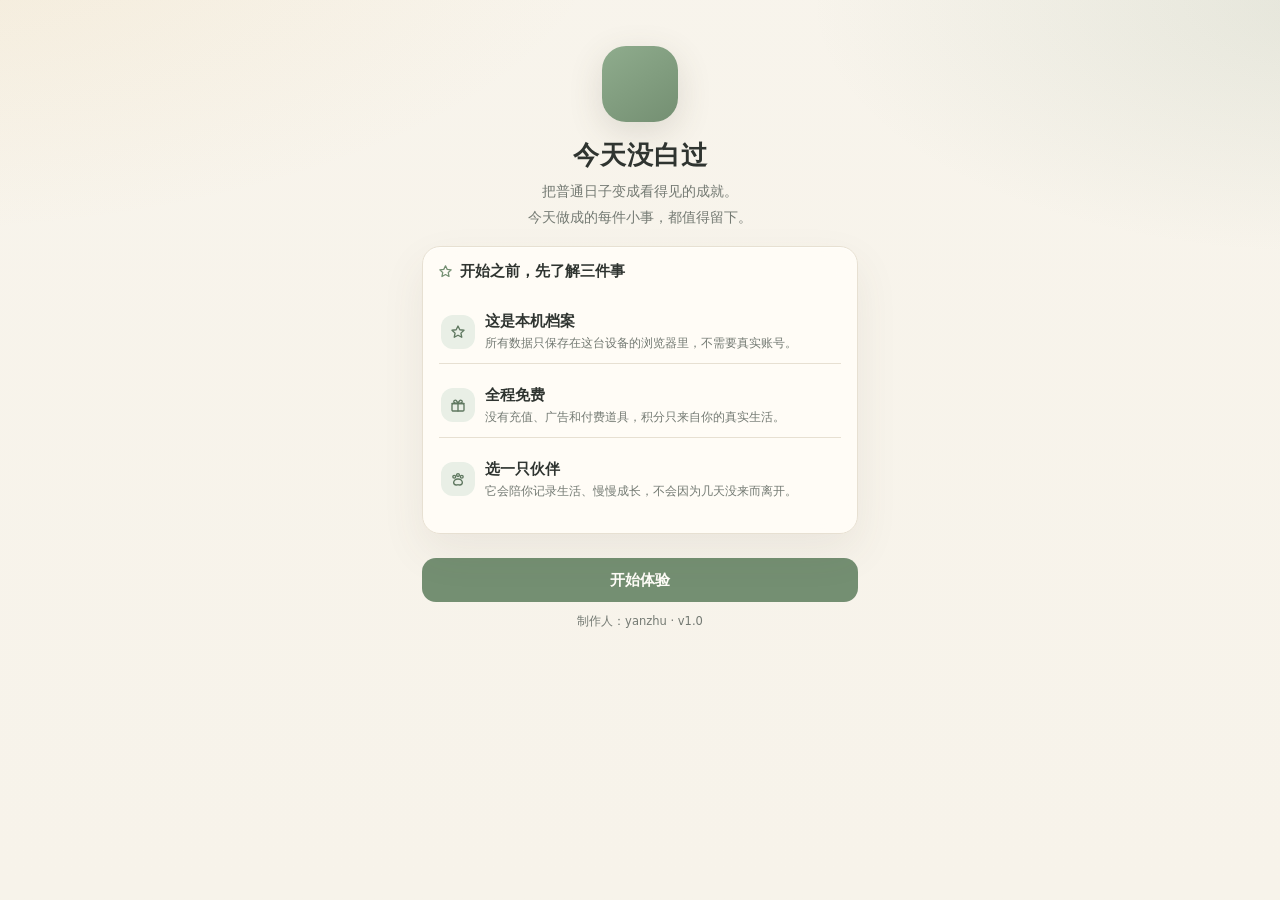
==== index.html @ 191de878 "Initial commit: 今天没白过 v1.3.0" ====
<!doctype html>
<html lang="zh-CN">
<head>
<meta charset="utf-8">
<meta name="viewport" content="width=device-width, initial-scale=1, viewport-fit=cover">
<meta name="theme-color" content="#F7F3EA">
<meta name="description" content="今天没白过——把普通日子变成看得见的成就。免费、本地的游戏化生活管理工具。制作人：yanzhu">
<meta name="color-scheme" content="light dark">
<meta property="og:title" content="今天没白过">
<meta property="og:description" content="把普通日子变成看得见的成就。免费、本地的游戏化生活管理工具。">
<title>今天没白过</title>
<link rel="manifest" href="./manifest.webmanifest">
<link rel="icon" href="./icons/icon-192.png" type="image/png">
<link rel="apple-touch-icon" href="./icons/apple-touch-icon.png">
<meta name="mobile-web-app-capable" content="yes">
<meta name="apple-mobile-web-app-capable" content="yes">
<meta name="apple-mobile-web-app-status-bar-style" content="default">
<meta name="apple-mobile-web-app-title" content="今天没白过">
<link rel="stylesheet" href="./css/base.css">
<link rel="stylesheet" href="./css/pages.css">
</head>
<body>
<div id="app"><div class="boot-splash">正在打开今天…</div></div>
<div id="fx-root"></div>
<noscript>「今天没白过」需要启用 JavaScript 才能使用。</noscript>
<script type="module" src="./js/main.js"></script>
</body>
</html>
---- css/base.css ----
/* 今天没白过 · 基础样式：设计 token / 布局骨架 / 通用组件 */
:root {
  --bg: #F7F3EA; --surface: #FFFDF8; --surface2: #FDF8EF;
  --text: #2F3430; --muted: #747A73; --line: #E7E0D2;
  --primary: #748F72; --primary-deep: #5F7860; --primary-soft: #E9EFE6;
  --accent: #D78367; --accent-soft: #F9E9E1;
  --reward: #D8A94D; --reward-soft: #F8EDD3;
  --danger: #C96868; --danger-soft: #F7E4E4;
  --info: #7A8FB5; --info-soft: #E8EEF6;
  --r-card: 18px; --r-big: 24px;
  --shadow: 0 2px 10px rgba(90, 80, 60, 0.07);
  --shadow-big: 0 10px 34px rgba(90, 80, 60, 0.16);
  --nav-h: 64px; --top-h: 54px;
  --sat: env(safe-area-inset-top, 0px); --sab: env(safe-area-inset-bottom, 0px);
}
[data-theme="dark"] {
  --bg: #22252B; --surface: #2B2F36; --surface2: #31363E;
  --text: #ECE9E2; --muted: #9BA39B; --line: #3D434C;
  --primary: #8FAC8D; --primary-deep: #A5C0A3; --primary-soft: #333F33;
  --accent: #E09277; --accent-soft: #463631;
  --reward: #D8A94D; --reward-soft: #453B26;
  --danger: #D97F7F; --danger-soft: #4A3232;
  --info: #93A8C9; --info-soft: #313C4C;
  --shadow: 0 2px 10px rgba(0, 0, 0, 0.25);
  --shadow-big: 0 10px 34px rgba(0, 0, 0, 0.45);
}
* { box-sizing: border-box; -webkit-tap-highlight-color: transparent; }
html, body { margin: 0; padding: 0; }
body {
  background: var(--bg); color: var(--text);
  font-family: -apple-system, BlinkMacSystemFont, "PingFang SC", "HarmonyOS Sans SC", "MiSans", "Noto Sans SC", "Microsoft YaHei", system-ui, sans-serif;
  font-size: 15px; line-height: 1.5;
  overscroll-behavior-y: none;
}
button { font: inherit; color: inherit; background: none; border: 0; padding: 0; cursor: pointer; touch-action: manipulation; }
input, select, textarea { font: inherit; color: inherit; }
img { -webkit-user-drag: none; user-select: none; }
h1, h2, h3, p { margin: 0; }
b { font-weight: 600; }

#app { min-height: 100dvh; }
.shell { max-width: 480px; margin: 0 auto; min-height: 100dvh; display: flex; flex-direction: column; }
.boot-splash { display: flex; align-items: center; justify-content: center; height: 100dvh; color: var(--muted); letter-spacing: 2px; }

/* 顶栏 */
.topbar {
  height: calc(var(--top-h) + var(--sat)); padding: var(--sat) 16px 0;
  display: flex; align-items: center; gap: 10px;
  position: sticky; top: 0; z-index: 40;
  background: var(--bg);
  background: color-mix(in srgb, var(--bg) 86%, transparent);
  backdrop-filter: blur(10px); -webkit-backdrop-filter: blur(10px);
}
.topbar .top-title { font-size: 17px; font-weight: 700; flex: 1; min-width: 0; display: flex; align-items: center; gap: 8px; }
.top-greet { font-size: 16px; font-weight: 700; }
.top-greet small { display: block; font-size: 11px; color: var(--muted); font-weight: 400; }
.chip {
  display: inline-flex; align-items: center; gap: 5px;
  padding: 5px 10px; border-radius: 999px; font-size: 12.5px; font-weight: 600;
  background: var(--surface); border: 1px solid var(--line); color: var(--text);
  white-space: nowrap; font-variant-numeric: tabular-nums;
}
.chip .ic { font-size: 14px; }
.chip-pts { color: var(--reward); border-color: color-mix(in srgb, var(--reward) 40%, var(--line)); background: var(--reward-soft); }
.chip-holiday { color: var(--accent); background: var(--accent-soft); border-color: color-mix(in srgb, var(--accent) 35%, var(--line)); }
.iconbtn {
  width: 40px; height: 40px; border-radius: 14px; flex: none;
  display: inline-flex; align-items: center; justify-content: center;
  background: var(--surface); border: 1px solid var(--line); color: var(--muted);
  font-size: 19px; transition: transform .12s;
}
.iconbtn:active { transform: scale(0.9); }

/* 主内容与底栏 */
main.view { flex: 1; padding: 6px 16px calc(var(--nav-h) + var(--sab) + 86px); }
.tabbar {
  position: fixed; left: 50%; transform: translateX(-50%);
  bottom: 0; width: 100%; max-width: 480px; z-index: 50;
  height: calc(var(--nav-h) + var(--sab));
  padding: 0 8px var(--sab);
  background: var(--surface);
  background: color-mix(in srgb, var(--surface) 92%, transparent);
  backdrop-filter: blur(14px); -webkit-backdrop-filter: blur(14px);
  border-top: 1px solid var(--line);
  display: flex; align-items: stretch;
}
.tab-item {
  flex: 1; display: flex; flex-direction: column; align-items: center; justify-content: center; gap: 2px;
  color: var(--muted); font-size: 10.5px; min-width: 0;
}
.tab-item .ic { font-size: 22px; }
.tab-item.active { color: var(--primary-deep); font-weight: 700; }
.tab-item.active .ic { transform: translateY(-1px); }
.fab {
  position: fixed; z-index: 55; right: max(16px, calc(50% - 224px)); bottom: calc(var(--nav-h) + var(--sab) + 16px);
  width: 56px; height: 56px; border-radius: 20px;
  background: var(--primary); color: #FFFDF8;
  display: flex; align-items: center; justify-content: center;
  font-size: 26px; box-shadow: var(--shadow-big);
  transition: transform .15s;
}
.fab:active { transform: scale(0.92) rotate(90deg); }
.fab .ic { font-size: 26px; }

/* 卡片与列表 */
.card { background: var(--surface); border: 1px solid var(--line); border-radius: var(--r-card); box-shadow: var(--shadow); padding: 14px; margin-bottom: 12px; }
.card-title { display: flex; align-items: center; gap: 6px; font-size: 14.5px; font-weight: 700; margin-bottom: 10px; }
.card-title .ic { color: var(--primary); font-size: 17px; }
.card-title .more { margin-left: auto; color: var(--muted); font-size: 12px; font-weight: 400; display: inline-flex; align-items: center; gap: 2px; }
.sec-gap { height: 4px; }
.empty { text-align: center; color: var(--muted); font-size: 13px; padding: 18px 8px; }
.empty .act { color: var(--primary-deep); font-weight: 600; margin-top: 6px; display: inline-block; }

/* 按钮 */
.btn {
  display: inline-flex; align-items: center; justify-content: center; gap: 6px;
  min-height: 44px; padding: 10px 18px; border-radius: 14px;
  font-size: 15px; font-weight: 600; border: 1px solid transparent;
  transition: transform .12s, opacity .12s; user-select: none;
}
.btn:active { transform: scale(0.96); }
.btn-primary { background: var(--primary); color: #FFFDF8; }
.btn-primary:disabled { opacity: 0.45; }
.btn-ghost { background: var(--surface); border-color: var(--line); color: var(--text); }
.btn-danger { background: var(--danger); color: #FFF; }
.btn-soft { background: var(--primary-soft); color: var(--primary-deep); }
.btn-warn { background: var(--accent-soft); color: var(--accent); }
.btn-sm { min-height: 34px; padding: 5px 12px; font-size: 13px; border-radius: 10px; }
.btn-block { width: 100%; }
.btn-row { display: flex; gap: 8px; }
.btn-row .btn { flex: 1; }

/* 表单 */
.input {
  width: 100%; min-height: 44px; padding: 10px 12px;
  border: 1.5px solid var(--line); border-radius: 12px;
  background: var(--surface); color: var(--text); font-size: 16px; outline: none;
  transition: border-color .15s;
}
.input:focus { border-color: var(--primary); }
textarea.input { resize: vertical; line-height: 1.55; }
.input.range { padding: 0; border: 0; background: none; accent-color: var(--primary); min-height: 36px; }
.form-list { display: flex; flex-direction: column; gap: 12px; }
.form-item { display: flex; flex-direction: column; gap: 6px; }
.form-label { font-size: 13px; color: var(--muted); font-weight: 600; }
.form-hint { font-size: 11.5px; color: var(--muted); }
.field-row { display: flex; gap: 8px; }
.field-row > * { flex: 1; }

/* 列表行 */
.row-item { display: flex; align-items: center; gap: 10px; padding: 11px 2px; border-bottom: 1px solid var(--line); }
.row-item:last-child { border-bottom: 0; }
.row-main { flex: 1; min-width: 0; }
.row-title { font-size: 14.5px; font-weight: 600; overflow: hidden; text-overflow: ellipsis; white-space: nowrap; }
.row-title.done { color: var(--muted); text-decoration: line-through; }
.row-sub { font-size: 12px; color: var(--muted); display: flex; gap: 8px; flex-wrap: wrap; margin-top: 1px; }
.row-pts { font-weight: 700; color: var(--reward); font-variant-numeric: tabular-nums; font-size: 14px; white-space: nowrap; }
.row-pts.neg { color: var(--accent); }

/* 勾选圆钮 */
.checkbtn {
  width: 30px; height: 30px; border-radius: 50%; flex: none;
  border: 2px solid var(--line); background: var(--surface);
  display: inline-flex; align-items: center; justify-content: center;
  color: transparent; font-size: 16px; transition: all .15s;
}
.checkbtn.on { background: var(--primary); border-color: var(--primary); color: #FFF; }
.checkbtn:active { transform: scale(0.88); }

/* 分类圆点/标签 */
.dot { width: 8px; height: 8px; border-radius: 50%; display: inline-block; flex: none; }
.tag { font-size: 11px; padding: 2px 8px; border-radius: 999px; background: var(--surface2); color: var(--muted); border: 1px solid var(--line); white-space: nowrap; }
.tag-acc { background: var(--accent-soft); color: var(--accent); border-color: transparent; }
.tag-pri { background: var(--primary-soft); color: var(--primary-deep); border-color: transparent; }
.tag-hol { background: var(--danger-soft); color: var(--danger); border-color: transparent; }
.tag-work { background: var(--info-soft); color: var(--info); border-color: transparent; }

/* 分段控制 */
.seg { display: flex; background: var(--surface2); border: 1px solid var(--line); border-radius: 12px; padding: 3px; gap: 2px; overflow-x: auto; scrollbar-width: none; }
.seg::-webkit-scrollbar { display: none; }
.seg button { flex: 1; min-height: 34px; border-radius: 9px; font-size: 13px; color: var(--muted); font-weight: 600; white-space: nowrap; padding: 0 10px; }
.seg button.on { background: var(--surface); color: var(--text); box-shadow: var(--shadow); }

/* 进度条 */
.bar { height: 8px; background: var(--surface2); border-radius: 99px; overflow: hidden; border: 1px solid var(--line); }
.bar > i { display: block; height: 100%; border-radius: 99px; background: linear-gradient(90deg, var(--primary), color-mix(in srgb, var(--primary) 60%, var(--reward))); transition: width .4s; }
.bar.gold > i { background: linear-gradient(90deg, var(--reward), #F2D98C); }

/* 数字 */
.num { font-variant-numeric: tabular-nums; }

/* Toast */
#fx-root { position: fixed; inset: 0; pointer-events: none; z-index: 900; }
#fx-root > * { pointer-events: auto; }
.toast {
  position: absolute; top: calc(var(--sat) + 14px); left: 50%; transform: translate(-50%, -12px);
  display: flex; align-items: center; gap: 7px;
  background: var(--text); color: var(--bg);
  background: color-mix(in srgb, var(--text) 92%, transparent);
  font-size: 13.5px; font-weight: 600; padding: 10px 16px; border-radius: 999px;
  opacity: 0; transition: all .25s; max-width: 86vw; box-shadow: var(--shadow-big);
}
.toast .ic { font-size: 15px; color: var(--reward); }
.toast.show { opacity: 1; transform: translate(-50%, 0); }

/* 弹窗 */
.modal-back {
  position: fixed; inset: 0; z-index: 940;
  background: rgba(40, 36, 28, 0.42);
  display: flex; align-items: flex-end; justify-content: center;
  opacity: 0; transition: opacity .2s;
}
.modal-back.show { opacity: 1; }
.modal-card {
  width: 100%; max-width: 480px; max-height: 86dvh;
  background: var(--surface); border-radius: var(--r-big) var(--r-big) 0 0;
  padding: 6px 18px calc(16px + var(--sab));
  display: flex; flex-direction: column;
  transform: translateY(40px); transition: transform .22s;
  box-shadow: var(--shadow-big);
}
.modal-back.show .modal-card { transform: translateY(0); }
.modal-head { display: flex; align-items: center; padding: 10px 0 6px; }
.modal-title { font-size: 16.5px; font-weight: 700; flex: 1; }
.modal-x { width: 34px; height: 34px; border-radius: 12px; color: var(--muted); display: flex; align-items: center; justify-content: center; background: var(--surface2); }
.modal-body { overflow-y: auto; -webkit-overflow-scrolling: touch; padding-bottom: 8px; }
.modal-body.nopad { padding: 0; }
.modal-foot { display: flex; gap: 8px; padding-top: 10px; }
.modal-foot .btn { flex: 1; }
.confirm-msg { font-size: 14.5px; color: var(--muted); line-height: 1.7; padding: 4px 0 8px; }

/* 底部操作面板 */
.sheet-list { display: flex; flex-direction: column; padding-bottom: 4px; }
.sheet-item {
  display: flex; align-items: center; gap: 12px; width: 100%;
  padding: 14px 6px; border-bottom: 1px solid var(--line);
  font-size: 15px; font-weight: 600; text-align: left; color: var(--text);
}
.sheet-item:last-child { border-bottom: 0; }
.sheet-item .ic { font-size: 20px; color: var(--primary); }
.sheet-item.danger { color: var(--danger); }
.sheet-item.danger .ic { color: var(--danger); }
.sheet-label { flex: 1; }
.sheet-sub { font-size: 12px; color: var(--muted); font-weight: 400; }

/* 头像 */
.avatar { border-radius: 50%; object-fit: cover; background: var(--surface2); border: 1px solid var(--line); flex: none; }
.avatar-fb { border-radius: 50%; background: var(--primary-soft); color: var(--primary-deep); display: flex; align-items: center; justify-content: center; font-weight: 700; flex: none; border: 1px solid var(--line); }

/* 徽章格 */
.badge-grid { display: grid; grid-template-columns: repeat(4, 1fr); gap: 10px; }
.badge-cell { display: flex; flex-direction: column; align-items: center; gap: 4px; }
.badge-imgbox { width: 72px; height: 72px; border-radius: 18px; overflow: hidden; background: var(--surface2); border: 1px solid var(--line); flex: none; }
.badge-imgbox img { width: 100%; height: 100%; display: block; }
.badge-imgbox.locked img { filter: grayscale(1) opacity(0.35); }
.badge-cell .nm { font-size: 11px; color: var(--muted); max-width: 76px; overflow: hidden; text-overflow: ellipsis; white-space: nowrap; }
.badge-cell.got .nm { color: var(--text); font-weight: 600; }

/* 商品格 */
.shop-grid { display: grid; grid-template-columns: repeat(3, 1fr); gap: 10px; }
.shop-cell { background: var(--surface); border: 1px solid var(--line); border-radius: 16px; padding: 8px; text-align: center; position: relative; }
.shop-cell img { width: 100%; aspect-ratio: 1; border-radius: 12px; display: block; background: var(--surface2); }
.shop-cell.locked img { filter: grayscale(1) opacity(0.4); }
.shop-cell .nm { font-size: 12px; font-weight: 600; margin-top: 6px; overflow: hidden; text-overflow: ellipsis; white-space: nowrap; }
.shop-cell .pr { font-size: 11.5px; color: var(--reward); font-weight: 700; font-variant-numeric: tabular-nums; }
.shop-cell .owned { position: absolute; top: 12px; right: 12px; background: var(--primary); color: #FFF; font-size: 10px; border-radius: 999px; padding: 2px 7px; font-weight: 700; }

/* 快捷按钮 */
.qbtns { display: grid; grid-template-columns: repeat(4, 1fr); gap: 8px; }
.qbtn {
  display: flex; flex-direction: column; align-items: center; gap: 4px;
  background: var(--surface2); border: 1px solid var(--line); border-radius: 14px;
  padding: 10px 4px; min-height: 68px; justify-content: center;
  transition: transform .12s;
}
.qbtn:active { transform: scale(0.93); }
.qbtn .qb-ic { width: 26px; height: 26px; border-radius: 9px; }
.qbtn .qb-t { font-size: 11.5px; font-weight: 600; }
.qbtn .qb-s { font-size: 10px; color: var(--muted); }

/* 习惯条 */
.habit-strip { display: flex; gap: 8px; overflow-x: auto; scrollbar-width: none; padding-bottom: 2px; }
.habit-strip::-webkit-scrollbar { display: none; }
.habit-pill {
  flex: none; display: flex; align-items: center; gap: 8px;
  background: var(--surface2); border: 1px solid var(--line); border-radius: 999px;
  padding: 7px 12px 7px 8px; font-size: 13px; font-weight: 600;
}
.habit-pill .checkbtn { width: 26px; height: 26px; }

/* 专注 */
.focus-display { text-align: center; padding: 26px 0 10px; }
.focus-time { font-size: 64px; font-weight: 200; font-variant-numeric: tabular-nums; letter-spacing: 2px; line-height: 1.1; }
.focus-state { color: var(--muted); font-size: 13px; margin-top: 4px; }

/* 月历 */
.cal-head { display: flex; align-items: center; gap: 6px; margin-bottom: 8px; }
.cal-title { font-size: 16px; font-weight: 700; flex: 1; text-align: center; }
.cal-nav { width: 38px; height: 38px; border-radius: 12px; background: var(--surface); border: 1px solid var(--line); color: var(--muted); display: flex; align-items: center; justify-content: center; }
.cal-grid { display: grid; grid-template-columns: repeat(7, 1fr); gap: 3px; }
.cal-wd { text-align: center; font-size: 11px; color: var(--muted); padding: 4px 0; }
.cal-cell {
  aspect-ratio: 1; border-radius: 12px; display: flex; flex-direction: column; align-items: center; justify-content: center;
  position: relative; font-size: 14px; font-variant-numeric: tabular-nums; background: var(--surface2); border: 1px solid transparent;
}
.cal-cell.weekend { color: var(--accent); }
.cal-cell.holiday { color: var(--danger); background: var(--danger-soft); }
.cal-cell.makeup { color: var(--info); background: var(--info-soft); }
.cal-cell.today { border-color: var(--primary); font-weight: 800; }
.cal-cell.blank { background: transparent; }
.cal-cell .mk { position: absolute; top: 2px; right: 4px; font-size: 8.5px; font-weight: 800; line-height: 1; }
.cal-cell .mk.rest { color: var(--danger); }
.cal-cell .mk.work { color: var(--info); }
.cal-dots { position: absolute; bottom: 4px; display: flex; gap: 2px; }
.cal-dots i { width: 4px; height: 4px; border-radius: 50%; display: block; }
.cal-cell .d { margin-top: -4px; }

/* 统计块 */
.stat-row { display: flex; gap: 8px; }
.stat-cell { flex: 1; background: var(--surface2); border: 1px solid var(--line); border-radius: 14px; padding: 10px; text-align: center; min-width: 0; }
.stat-cell .v { font-size: 18px; font-weight: 800; font-variant-numeric: tabular-nums; }
.stat-cell .k { font-size: 11px; color: var(--muted); margin-top: 1px; }

/* 骨架 */
.skel { background: linear-gradient(90deg, var(--surface2) 25%, var(--line) 50%, var(--surface2) 75%); background-size: 200% 100%; animation: skel 1.2s infinite; border-radius: 10px; }
@keyframes skel { 0% { background-position: 200% 0; } 100% { background-position: -200% 0; } }

/* 通用动效入場 */
.rise { animation: rise .3s ease both; }
@keyframes rise { from { opacity: 0; transform: translateY(10px); } to { opacity: 1; transform: none; } }

/* 轻动效模式 */
body.light-motion * { animation-duration: 0.001s !important; transition-duration: 0.06s !important; }
@media (prefers-reduced-motion: reduce) {
  * { animation-duration: 0.001s !important; transition-duration: 0.06s !important; }
}


/* ---- 质感升级 / 玻璃态 / 交互动效 ---- */
body::before {
  content: ''; position: fixed; inset: 0; pointer-events: none; z-index: -1;
  background:
    radial-gradient(1200px 540px at -8% -10%, color-mix(in srgb, var(--reward) 12%, transparent), transparent 60%),
    radial-gradient(900px 440px at 104% 0%, color-mix(in srgb, var(--primary) 14%, transparent), transparent 58%),
    linear-gradient(180deg, color-mix(in srgb, var(--bg) 92%, #fff) 0%, var(--bg) 100%);
}
.card, .shop-cell, .stat-cell, .habit-pill, .qbtn, .cal-cell:not(.blank), .chip, .iconbtn, .btn-ghost, .btn-soft, .seg, .showcase-slot {
  backdrop-filter: blur(14px); -webkit-backdrop-filter: blur(14px);
}
.card {
  background: color-mix(in srgb, var(--surface) 90%, transparent);
  box-shadow: 0 18px 44px rgba(92, 78, 58, 0.08), inset 0 1px 0 rgba(255,255,255,0.42);
}
.topbar, .tabbar {
  background: color-mix(in srgb, var(--surface) 72%, transparent);
  border-color: color-mix(in srgb, var(--line) 88%, transparent);
  box-shadow: 0 8px 26px rgba(90, 80, 60, 0.06);
}
.tabbar {
  border-top-left-radius: 20px; border-top-right-radius: 20px;
  margin-bottom: max(0px, var(--sab));
}
.tab-item { transition: transform .22s ease, color .2s ease, opacity .2s ease; }
.tab-item:active { transform: translateY(-2px) scale(0.95); }
.tab-item.active .ic { transform: translateY(-2px) scale(1.08); }
.fab {
  background: linear-gradient(135deg, color-mix(in srgb, var(--primary) 92%, #fff), color-mix(in srgb, var(--primary-deep) 88%, #000));
  box-shadow: 0 18px 38px rgba(95, 120, 96, 0.34), inset 0 1px 0 rgba(255,255,255,0.3);
}
.btn, .shop-cell, .badge-cell, .showcase-slot, .pet-tab, .qbtn, .iconbtn { transition: transform .16s ease, box-shadow .2s ease, background .2s ease, border-color .2s ease; }
.btn:hover, .shop-cell:hover, .badge-cell:hover, .showcase-slot.filled:hover, .pet-tab:hover, .qbtn:hover, .iconbtn:hover {
  transform: translateY(-1px);
  box-shadow: 0 8px 18px rgba(85, 70, 50, 0.08);
}
.btn:active, .shop-cell:active, .badge-cell:active, .showcase-slot:active, .pet-tab:active, .qbtn:active, .iconbtn:active { transform: scale(0.97); }
.tap-pop { animation: tapPop .48s cubic-bezier(.2, 1.25, .35, 1) both; }
@keyframes tapPop { 0% { transform: scale(1); } 30% { transform: scale(1.08); } 65% { transform: scale(0.96); } 100% { transform: scale(1); } }
.badge-cell { padding: 4px 0 6px; border-radius: 20px; }
.badge-imgbox { position: relative; width: 74px; height: 74px; border-radius: 20px; overflow: hidden; background: color-mix(in srgb, var(--surface2) 84%, transparent); }
.badge-cell.got .badge-imgbox, .showcase-slot.filled {
  border-color: color-mix(in srgb, var(--reward) 32%, var(--line));
  box-shadow: 0 8px 20px rgba(216, 169, 77, 0.16), inset 0 1px 0 rgba(255,255,255,0.42);
}
.badge-cell.got .badge-imgbox::after, .showcase-slot.filled::after {
  content: ''; position: absolute; inset: 0; background: linear-gradient(125deg, transparent 20%, rgba(255,255,255,.08) 32%, rgba(255,255,255,.55) 50%, rgba(255,255,255,.1) 62%, transparent 78%);
  transform: translateX(-140%); animation: badgeShine 4.8s ease-in-out infinite;
}
@keyframes badgeShine { 0%, 72%, 100% { transform: translateX(-140%); } 82% { transform: translateX(140%); } }
.badge-cell .nm { margin-top: 2px; }
.showcase-slot { position: relative; width: 66px; height: 66px; border-radius: 18px; }
.showcase-slot.filled { border-style: solid; background: color-mix(in srgb, var(--surface) 92%, transparent); }
.badge-detail-hero { display: flex; flex-direction: column; align-items: center; gap: 4px; width: 100%; }
.badge-detail-hint { font-size: 11px; color: var(--muted); }
.shop-cell { overflow: hidden; background: color-mix(in srgb, var(--surface) 92%, transparent); }
.shop-cell::after {
  content: ''; position: absolute; inset: 0; background: linear-gradient(135deg, rgba(255,255,255,0.18), transparent 38%); pointer-events: none;
}
.scene {
  background: linear-gradient(180deg, rgba(255,255,255,0.14), transparent 26%), #EFE9DA;
  box-shadow: inset 0 1px 0 rgba(255,255,255,.4), 0 22px 34px rgba(100, 84, 60, 0.08);
}
.scene::before {
  content: ''; position: absolute; inset: 0; pointer-events: none;
  background: radial-gradient(48% 34% at 50% 8%, rgba(255,255,255,.42), transparent 70%), radial-gradient(54% 18% at 50% 94%, rgba(121, 95, 56, 0.14), transparent 74%);
}
.pet-wrap { filter: drop-shadow(0 16px 20px rgba(95, 77, 52, .18)); transition: transform .24s ease, filter .24s ease; }
.pet-wrap:hover { transform: translateY(-2px) scale(1.015); filter: drop-shadow(0 22px 24px rgba(95, 77, 52, .22)); }
.pet-actions .btn, .pet-tab, .qbtn, .seg button.on {
  box-shadow: inset 0 1px 0 rgba(255,255,255,.42), 0 8px 18px rgba(90, 80, 60, 0.05);
}
.modal-back { backdrop-filter: blur(4px); -webkit-backdrop-filter: blur(4px); }
.modal-card {
  background: color-mix(in srgb, var(--surface) 92%, transparent);
  border: 1px solid color-mix(in srgb, var(--line) 88%, transparent);
  box-shadow: 0 20px 48px rgba(40, 34, 24, 0.18);
}
.confetti-mini { width: 8px; height: 10px; border-radius: 3px; animation: confettiBurst .95s cubic-bezier(.2,.8,.25,1) forwards; box-shadow: 0 1px 0 rgba(255,255,255,.28) inset; }
.confetti-dot { border-radius: 999px; }
.confetti-ribbon { border-radius: 2px; }
.sparkle-burst { position: absolute; transform: translate(-50%, -50%); pointer-events: none; animation: sparkleBurst .85s cubic-bezier(.2,.8,.25,1) forwards; filter: drop-shadow(0 2px 4px rgba(255,244,214,.32)); }
@keyframes confettiBurst {
  0% { transform: translate(-50%, -50%) scale(.4) rotate(0deg); opacity: 1; }
  100% { transform: translate(calc(-50% + var(--dx)), calc(-50% + var(--dy))) scale(1) rotate(var(--rot)); opacity: 0; }
}
@keyframes sparkleBurst {
  0% { transform: translate(-50%, -50%) scale(.45) rotate(0deg); opacity: 0; }
  18% { opacity: 1; }
  100% { transform: translate(calc(-50% + var(--dx)), calc(-50% + var(--dy))) scale(1.06) rotate(var(--rot)); opacity: 0; }
}
[data-theme="dark"] .card, [data-theme="dark"] .shop-cell, [data-theme="dark"] .showcase-slot, [data-theme="dark"] .modal-card {
  box-shadow: 0 16px 36px rgba(0,0,0,0.26), inset 0 1px 0 rgba(255,255,255,0.03);
}


.badge-detail-hero img { box-shadow: 0 16px 34px rgba(216,169,77,.16), inset 0 1px 0 rgba(255,255,255,.45); }
.badge-detail-hero.got img { background: linear-gradient(180deg, color-mix(in srgb, var(--surface2) 94%, transparent), color-mix(in srgb, var(--reward-soft) 84%, transparent)) !important; }
.topbar::after { content: ''; position: absolute; left: 16px; right: 16px; bottom: 0; height: 1px; background: linear-gradient(90deg, transparent, color-mix(in srgb, var(--line) 88%, transparent), transparent); }
---- css/pages.css ----
/* 今天没白过 · 页面样式 */
/* ---- 建档流程 ---- */
.onboard { min-height: 100dvh; display: flex; flex-direction: column; padding: calc(var(--sat) + 20px) 22px calc(20px + var(--sab)); max-width: 480px; margin: 0 auto; }
.ob-hero { text-align: center; padding: 26px 0 18px; }
.ob-logo { width: 76px; height: 76px; border-radius: 24px; margin: 0 auto 14px; background: linear-gradient(145deg, #8FAC8D, #748F72); display: flex; align-items: center; justify-content: center; box-shadow: var(--shadow-big); }
.ob-logo svg { width: 44px; height: 44px; }
.ob-title { font-size: 26px; font-weight: 800; letter-spacing: 1px; }
.ob-slogan { color: var(--muted); font-size: 13.5px; margin-top: 6px; }
.ob-dots { display: flex; justify-content: center; gap: 6px; padding: 8px 0 14px; }
.ob-dots i { width: 7px; height: 7px; border-radius: 99px; background: var(--line); transition: all .2s; }
.ob-dots i.on { width: 20px; background: var(--primary); }
.ob-foot { margin-top: auto; padding-top: 12px; display: flex; flex-direction: column; gap: 10px; }
.ob-note { font-size: 11.5px; color: var(--muted); text-align: center; line-height: 1.6; }
.avatar-pick { display: flex; align-items: center; gap: 14px; margin-bottom: 6px; }
.avatar-pick .avatar, .avatar-pick .avatar-fb { width: 68px; height: 68px; font-size: 24px; }
.ob-pets { display: flex; gap: 10px; }
.ob-pet {
  flex: 1; background: var(--surface); border: 2px solid var(--line); border-radius: 18px;
  padding: 12px 8px; text-align: center; transition: border-color .15s;
}
.ob-pet.on { border-color: var(--primary); background: var(--primary-soft); }
.ob-pet .pv { height: 86px; display: flex; align-items: center; justify-content: center; }
.ob-pet .pv svg { width: 84px; }
.ob-pet .nm { font-weight: 700; font-size: 14px; margin-top: 4px; }
.ob-pet .sp { font-size: 11px; color: var(--muted); }
.ob-done-list { display: flex; flex-direction: column; gap: 10px; padding: 8px 2px; }

/* ---- 今天 ---- */
.hi-card { background: linear-gradient(140deg, var(--primary), var(--primary-deep)); color: #FFFDF8; border: 0; }
.hi-card .hi-date { font-size: 13px; opacity: 0.92; display: flex; align-items: center; gap: 6px; flex-wrap: wrap; }
.hi-card .hi-main { font-size: 17px; font-weight: 800; margin-top: 6px; }
.hi-card .hi-sub { font-size: 12px; opacity: 0.88; margin-top: 2px; }
.hi-card .bar { background: rgba(255,255,255,0.2); border-color: transparent; margin-top: 10px; }
.hi-card .bar > i { background: #F2D98C; }
.quick-journal { display: flex; gap: 8px; margin-top: 10px; }
.badge-mini-strip { display: flex; gap: 10px; }
.badge-mini { display: flex; align-items: center; gap: 8px; flex: 1; min-width: 0; background: var(--surface2); border: 1px solid var(--line); border-radius: 14px; padding: 7px; }
.badge-mini img { width: 40px; height: 40px; border-radius: 12px; flex: none; }
.badge-mini .t { font-size: 11.5px; font-weight: 700; overflow: hidden; text-overflow: ellipsis; white-space: nowrap; }
.badge-mini .s { font-size: 10px; color: var(--muted); }

/* ---- 计划 ---- */
.goal-card .goal-top { display: flex; align-items: center; gap: 8px; }
.goal-card .goal-deadline { font-size: 11.5px; color: var(--accent); font-weight: 600; }
.ms-chip { display: flex; align-items: center; gap: 8px; padding: 7px 0; font-size: 13px; }
.num-stepper { display: flex; align-items: center; gap: 10px; }
.num-stepper button { width: 40px; height: 40px; border-radius: 12px; background: var(--surface2); border: 1px solid var(--line); font-size: 20px; font-weight: 700; color: var(--primary-deep); }
.num-stepper .v { font-size: 20px; font-weight: 800; min-width: 54px; text-align: center; font-variant-numeric: tabular-nums; }
.insp-card { text-align: left; }
.insp-filter { display: flex; flex-direction: column; gap: 8px; margin-bottom: 10px; }
.insp-title { font-size: 17px; font-weight: 800; }
.insp-desc { color: var(--muted); font-size: 13.5px; margin-top: 6px; line-height: 1.6; }
.tpl-grid { display: grid; grid-template-columns: repeat(2, 1fr); gap: 8px; }
.tpl-cell { background: var(--surface2); border: 1px solid var(--line); border-radius: 14px; padding: 12px; text-align: left; }
.tpl-cell .t { font-weight: 700; font-size: 13.5px; }
.tpl-cell .s { font-size: 11px; color: var(--muted); margin-top: 2px; }
.checklist-items { display: flex; flex-direction: column; }
.checklist-items .row-item { padding: 9px 2px; }

/* ---- 足迹 ---- */
.day-sheet-sec { margin-bottom: 10px; }
.tl-date { font-size: 13px; font-weight: 800; color: var(--muted); margin: 12px 2px 6px; display: flex; align-items: center; gap: 6px; }
.journal-photo { width: 100%; max-height: 240px; object-fit: cover; border-radius: 14px; border: 1px solid var(--line); }
.mood-pick { display: flex; gap: 8px; }
.mood-pick button { flex: 1; border-radius: 14px; padding: 8px 2px; border: 2px solid transparent; background: var(--surface2); display: flex; flex-direction: column; align-items: center; gap: 3px; font-size: 10.5px; color: var(--muted); }
.mood-pick button img { width: 34px; height: 34px; }
.mood-pick button.on { border-color: var(--primary); background: var(--primary-soft); color: var(--text); }
.ledger-sum { display: flex; gap: 8px; margin-bottom: 10px; }
.cat-bar-row { display: flex; align-items: center; gap: 8px; padding: 5px 0; font-size: 12.5px; }
.cat-bar-row .cb-label { width: 58px; color: var(--muted); flex: none; }
.cat-bar-row .bar { flex: 1; height: 10px; }
.cat-bar-row .cb-val { width: 74px; text-align: right; font-variant-numeric: tabular-nums; color: var(--muted); flex: none; }
.review-sec h3 { font-size: 13.5px; margin: 10px 0 4px; color: var(--primary-deep); }
.review-sec ul { margin: 0; padding-left: 18px; font-size: 13.5px; color: var(--muted); line-height: 1.9; }

/* ---- 家园 ---- */
.scene { position: relative; width: 100%; aspect-ratio: 5/4; border-radius: var(--r-card); overflow: hidden; border: 1px solid var(--line); background: #EFE9DA; }
.scene-bg { position: absolute; inset: 0; width: 100%; height: 100%; object-fit: cover; }
.scene-bg-default { background: linear-gradient(180deg, #F3ECDC 0%, #F3ECDC 58%, #E3CFA8 58%, #D9C39A 100%); }
[data-theme="dark"] .scene-bg-default { background: linear-gradient(180deg, #3A3E45 0%, #3A3E45 58%, #4A4238 58%, #3E382F 100%); }
.scene-item { position: absolute; object-fit: contain; filter: drop-shadow(0 3px 3px rgba(90,70,40,0.18)); }
.scene-front { z-index: 6; }
.pet-wrap { position: absolute; z-index: 5; }
.pet-svg { width: 100%; display: block; }
.pet-act-idle .pet-svg { animation: petBreathe 3.2s ease-in-out infinite; transform-origin: 50% 92%; }
.pet-act-touch .pet-svg { animation: petSquish 0.55s ease; }
.pet-act-eat .pet-svg { animation: petMunch 0.5s ease 3; }
.pet-act-play .pet-svg { animation: petBounce 0.45s ease 4; transform-origin: 50% 92%; }
.pet-act-sleep .pet-svg { animation: petBreathe 4.5s ease-in-out infinite; }
@keyframes petBreathe { 0%, 100% { transform: scale(1); } 50% { transform: scale(1.025, 0.985); } }
@keyframes petSquish { 0% { transform: scale(1); } 35% { transform: scale(1.06, 0.92); } 70% { transform: scale(0.97, 1.04); } 100% { transform: scale(1); } }
@keyframes petMunch { 0%, 100% { transform: translateY(0); } 50% { transform: translateY(2px) scale(1.01, 0.98); } }
@keyframes petBounce { 0%, 100% { transform: translateY(0); } 45% { transform: translateY(-9px); } }
.float-mark { position: absolute; z-index: 9; animation: floatUp 1.3s ease-out forwards; pointer-events: none; }
@keyframes floatUp { 0% { opacity: 0; transform: translateY(0) scale(0.6); } 18% { opacity: 1; transform: translateY(-12px) scale(1.05); } 100% { opacity: 0; transform: translateY(-56px) translateX(var(--fdx, 0)) scale(0.9); } }
.pet-actions { display: grid; grid-template-columns: repeat(4, 1fr); gap: 8px; margin-top: 10px; }
.pet-actions .btn { flex-direction: column; gap: 2px; font-size: 12px; min-height: 58px; padding: 8px 4px; }
.pet-actions .btn .ic { font-size: 20px; }
.growth-line { display: flex; align-items: center; gap: 10px; margin-top: 10px; font-size: 12px; color: var(--muted); }
.growth-line .bar { flex: 1; }
.stage-chip { background: var(--reward-soft); color: var(--reward); border: 0; font-weight: 800; }
.pet-tabs { display: flex; gap: 8px; margin-bottom: 10px; }
.pet-tab { flex: 1; display: flex; align-items: center; justify-content: center; gap: 6px; padding: 8px; border-radius: 14px; background: var(--surface); border: 1.5px solid var(--line); font-size: 13px; font-weight: 600; color: var(--muted); }
.pet-tab.on { border-color: var(--primary); color: var(--primary-deep); background: var(--primary-soft); }
.pet-tab.locked { opacity: 0.65; }
.showcase-strip { display: flex; gap: 8px; overflow-x: auto; padding: 2px; scrollbar-width: none; }
.showcase-strip::-webkit-scrollbar { display: none; }
.showcase-slot { width: 64px; height: 64px; border-radius: 16px; border: 1.5px dashed var(--line); background: var(--surface2); flex: none; display: flex; align-items: center; justify-content: center; color: var(--muted); font-size: 11px; overflow: hidden; }
.showcase-slot img { width: 100%; height: 100%; }
.inv-row .qty { font-size: 12px; color: var(--muted); font-variant-numeric: tabular-nums; }
.serie-head { display: flex; align-items: center; gap: 8px; margin: 12px 2px 8px; font-size: 13.5px; font-weight: 800; }
.serie-head .tag { margin-left: auto; }

/* ---- 庆祝 ---- */
.cele-back {
  position: fixed; inset: 0; z-index: 960; pointer-events: auto;
  background: rgba(40, 36, 28, 0.5); backdrop-filter: blur(3px); -webkit-backdrop-filter: blur(3px);
  display: flex; align-items: center; justify-content: center; padding: 24px;
  opacity: 0; transition: opacity .25s;
}
.cele-back.show { opacity: 1; }
.cele-back.bye { opacity: 0; }
.cele-card {
  width: 100%; max-width: 340px; background: var(--surface); border-radius: 28px;
  padding: 26px 22px calc(22px); text-align: center; box-shadow: var(--shadow-big);
  transform: scale(0.82); transition: transform .3s cubic-bezier(.2, 1.4, .4, 1);
  position: relative; overflow: hidden;
}
.cele-back.show .cele-card { transform: scale(1); }
.cele-kicker { font-size: 12px; letter-spacing: 4px; color: var(--reward); font-weight: 800; }
.cele-name { font-size: 20px; font-weight: 800; margin-top: 8px; }
.cele-sub { font-size: 13px; color: var(--muted); margin-top: 3px; }
.cele-cond { font-size: 12px; color: var(--muted); background: var(--surface2); border: 1px solid var(--line); border-radius: 999px; display: inline-block; padding: 3px 12px; margin-top: 10px; }
.cele-pts { margin-top: 12px; color: var(--reward); font-weight: 800; font-size: 16px; font-variant-numeric: tabular-nums; }
.cele-badge-ring {
  width: 148px; height: 148px; margin: 14px auto 4px; border-radius: 50%;
  background: radial-gradient(circle at 32% 26%, #FFF9E8, var(--reward-soft));
  border: 2px solid color-mix(in srgb, var(--reward) 45%, var(--line));
  display: flex; align-items: center; justify-content: center;
  animation: badgeIn .55s cubic-bezier(.2, 1.5, .4, 1) both;
}
.cele-badge-img { width: 118px; height: 118px; animation: badgeSpin .9s ease both; }
@keyframes badgeIn { from { transform: scale(0.4); opacity: 0; } to { transform: scale(1); opacity: 1; } }
@keyframes badgeSpin { from { transform: rotate(-160deg) scale(0.6); filter: blur(4px); } 70% { filter: blur(0); } to { transform: none; } }
.cele-big { width: 96px; height: 96px; margin: 12px auto 2px; display: block; }
.cele-stage-num { font-size: 22px; font-weight: 800; color: var(--reward); margin-top: 10px; }
.settle-list { margin-top: 12px; text-align: left; display: flex; flex-direction: column; gap: 2px; }
.settle-row { display: flex; align-items: center; gap: 10px; padding: 9px 4px; border-bottom: 1px dashed var(--line); }
.settle-row:last-child { border-bottom: 0; }
.settle-ic { width: 34px; height: 34px; border-radius: 12px; background: var(--primary-soft); color: var(--primary-deep); display: flex; align-items: center; justify-content: center; font-size: 17px; flex: none; }
.settle-label { flex: 1; min-width: 0; font-size: 13.5px; display: flex; flex-direction: column; }
.settle-sub { font-size: 11px; color: var(--muted); font-weight: 400; }
.settle-pts { color: var(--reward); font-weight: 800; font-variant-numeric: tabular-nums; display: flex; flex-direction: column; align-items: flex-end; }
.settle-growth { font-size: 10.5px; color: var(--muted); font-style: normal; font-weight: 600; }
.cele-skip {
  position: absolute; bottom: max(22px, calc(22px + var(--sab))); left: 50%; transform: translateX(-50%);
  color: rgba(255, 253, 248, 0.9); font-size: 13px; padding: 8px 18px; border-radius: 999px;
  background: rgba(0, 0, 0, 0.28);
}
.confetti { position: absolute; width: 9px; height: 13px; border-radius: 3px; opacity: 0.95; animation: confettiFall 1.25s ease-in forwards; }
@keyframes confettiFall {
  0% { transform: translate(0, 0) rotate(0); opacity: 1; }
  100% { transform: translate(var(--dx), var(--dy)) rotate(var(--rot)); opacity: 0; }
}

/* 更新提示条 */
.update-bar {
  position: fixed; top: calc(var(--sat) + 10px); left: 50%; transform: translateX(-50%);
  z-index: 980; display: flex; gap: 10px; align-items: center;
  background: var(--surface); border: 1px solid var(--line); box-shadow: var(--shadow-big);
  border-radius: 999px; padding: 8px 8px 8px 16px; font-size: 13px; font-weight: 600;
}

.update-close { width: 30px; height: 30px; border-radius: 10px; font-size: 14px; background: var(--surface2); color: var(--muted); }
.update-close:active { transform: scale(.92); }
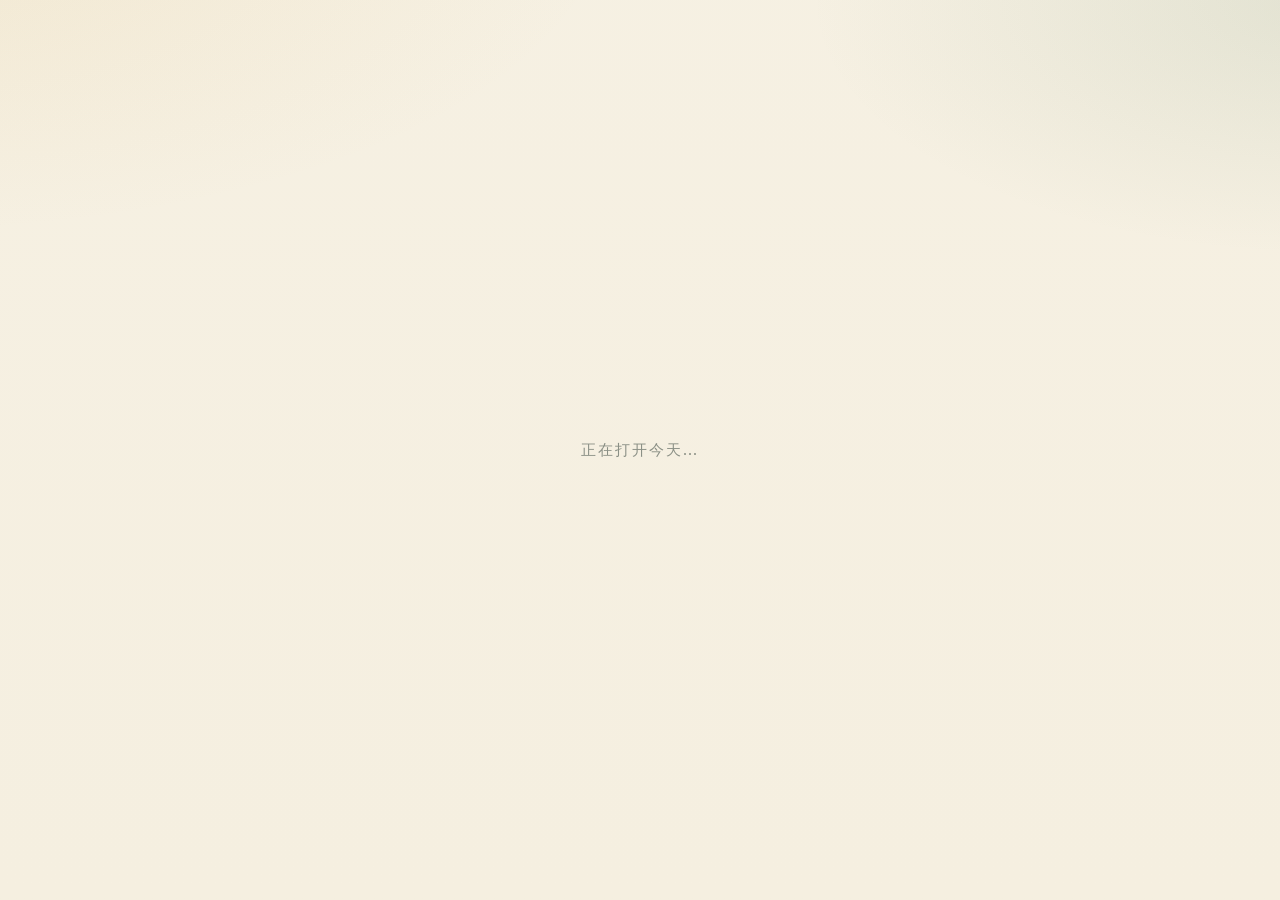
==== commit 7ffea712: "fix: repair forms avatars statistics sharing and item transactions" ====
--- a/index.html
+++ b/index.html
@@ -2,7 +2,7 @@
 <html lang="zh-CN">
 <head>
 <meta charset="utf-8">
-<meta name="viewport" content="width=device-width, initial-scale=1, viewport-fit=cover">
+<meta name="viewport" content="width=device-width, initial-scale=1.0, maximum-scale=1.0, user-scalable=no, viewport-fit=cover">
 <meta name="theme-color" content="#F7F3EA">
 <meta name="description" content="今天没白过——把普通日子变成看得见的成就。免费、本地的游戏化生活管理工具。制作人：yanzhu">
 <meta name="color-scheme" content="light dark">
@@ -18,6 +18,7 @@
 <meta name="apple-mobile-web-app-title" content="今天没白过">
 <link rel="stylesheet" href="./css/base.css">
 <link rel="stylesheet" href="./css/pages.css">
+<link rel="stylesheet" href="./css/repair.css">
 </head>
 <body>
 <div id="app"><div class="boot-splash">正在打开今天…</div></div>
--- a/css/base.css
+++ b/css/base.css
@@ -1,16 +1,16 @@
 /* 今天没白过 · 基础样式：设计 token / 布局骨架 / 通用组件 */
 :root {
-  --bg: #F7F3EA; --surface: #FFFDF8; --surface2: #FDF8EF;
-  --text: #2F3430; --muted: #747A73; --line: #E7E0D2;
-  --primary: #748F72; --primary-deep: #5F7860; --primary-soft: #E9EFE6;
-  --accent: #D78367; --accent-soft: #F9E9E1;
-  --reward: #D8A94D; --reward-soft: #F8EDD3;
+  --bg: #F5EFE0; --surface: #FFFBF2; --surface2: #F9F1DE;
+  --text: #3A3F38; --muted: #8A8F85; --line: #E0D5BC;
+  --primary: #6B8B6A; --primary-deep: #557054; --primary-soft: #E6EDE2;
+  --accent: #D4896A; --accent-soft: #F7E4DA;
+  --reward: #D4A84B; --reward-soft: #F5E8C8;
   --danger: #C96868; --danger-soft: #F7E4E4;
   --info: #7A8FB5; --info-soft: #E8EEF6;
-  --r-card: 18px; --r-big: 24px;
-  --shadow: 0 2px 10px rgba(90, 80, 60, 0.07);
-  --shadow-big: 0 10px 34px rgba(90, 80, 60, 0.16);
-  --nav-h: 64px; --top-h: 54px;
+  --r-card: 20px; --r-big: 28px;
+  --shadow: 0 2px 12px rgba(100, 85, 60, 0.08);
+  --shadow-big: 0 12px 40px rgba(100, 85, 60, 0.18);
+  --nav-h: 68px; --top-h: 56px;
   --sat: env(safe-area-inset-top, 0px); --sab: env(safe-area-inset-bottom, 0px);
 }
 [data-theme="dark"] {
@@ -28,6 +28,10 @@
 html, body { margin: 0; padding: 0; }
 body {
   background: var(--bg); color: var(--text);
+  background-image: 
+    radial-gradient(circle at 20% 10%, rgba(255,255,255,0.25) 0%, transparent 50%),
+    radial-gradient(circle at 80% 80%, rgba(255,255,255,0.15) 0%, transparent 40%),
+    repeating-linear-gradient(transparent, transparent 39px, rgba(200, 185, 150, 0.4) 39px, rgba(200, 185, 150, 0.4) 40px);
   font-family: -apple-system, BlinkMacSystemFont, "PingFang SC", "HarmonyOS Sans SC", "MiSans", "Noto Sans SC", "Microsoft YaHei", system-ui, sans-serif;
   font-size: 15px; line-height: 1.5;
   overscroll-behavior-y: none;
@@ -75,21 +79,27 @@
 main.view { flex: 1; padding: 6px 16px calc(var(--nav-h) + var(--sab) + 86px); }
 .tabbar {
   position: fixed; left: 50%; transform: translateX(-50%);
-  bottom: 0; width: 100%; max-width: 480px; z-index: 50;
+  bottom: 12px; width: calc(100% - 24px); max-width: 460px; z-index: 50;
   height: calc(var(--nav-h) + var(--sab));
-  padding: 0 8px var(--sab);
+  padding: 6px;
   background: var(--surface);
-  background: color-mix(in srgb, var(--surface) 92%, transparent);
-  backdrop-filter: blur(14px); -webkit-backdrop-filter: blur(14px);
-  border-top: 1px solid var(--line);
+  backdrop-filter: blur(20px); -webkit-backdrop-filter: blur(20px);
+  border-radius: 28px;
+  box-shadow: var(--shadow-big);
   display: flex; align-items: stretch;
 }
 .tab-item {
   flex: 1; display: flex; flex-direction: column; align-items: center; justify-content: center; gap: 2px;
-  color: var(--muted); font-size: 10.5px; min-width: 0;
+  color: var(--muted); font-size: 11px; min-width: 0;
+  border-radius: 22px;
+  transition: all 0.2s;
 }
 .tab-item .ic { font-size: 22px; }
-.tab-item.active { color: var(--primary-deep); font-weight: 700; }
+.tab-item.active {
+  color: #FFFDF8;
+  font-weight: 700;
+  background: var(--primary);
+}
 .tab-item.active .ic { transform: translateY(-1px); }
 .fab {
   position: fixed; z-index: 55; right: max(16px, calc(50% - 224px)); bottom: calc(var(--nav-h) + var(--sab) + 16px);
@@ -103,7 +113,7 @@
 .fab .ic { font-size: 26px; }
 
 /* 卡片与列表 */
-.card { background: var(--surface); border: 1px solid var(--line); border-radius: var(--r-card); box-shadow: var(--shadow); padding: 14px; margin-bottom: 12px; }
+.card { background: var(--surface); border: none; border-radius: var(--r-card); box-shadow: var(--shadow); padding: 16px; margin-bottom: 14px; }
 .card-title { display: flex; align-items: center; gap: 6px; font-size: 14.5px; font-weight: 700; margin-bottom: 10px; }
 .card-title .ic { color: var(--primary); font-size: 17px; }
 .card-title .more { margin-left: auto; color: var(--muted); font-size: 12px; font-weight: 400; display: inline-flex; align-items: center; gap: 2px; }
@@ -114,18 +124,20 @@
 /* 按钮 */
 .btn {
   display: inline-flex; align-items: center; justify-content: center; gap: 6px;
-  min-height: 44px; padding: 10px 18px; border-radius: 14px;
+  min-height: 48px; padding: 12px 22px; border-radius: 999px;
   font-size: 15px; font-weight: 600; border: 1px solid transparent;
   transition: transform .12s, opacity .12s; user-select: none;
+  box-shadow: 0 2px 8px rgba(100, 85, 60, 0.08);
 }
 .btn:active { transform: scale(0.96); }
 .btn-primary { background: var(--primary); color: #FFFDF8; }
 .btn-primary:disabled { opacity: 0.45; }
+.btn-outline { background: var(--surface); border: 1.5px solid var(--primary); color: var(--primary-deep); }
 .btn-ghost { background: var(--surface); border-color: var(--line); color: var(--text); }
 .btn-danger { background: var(--danger); color: #FFF; }
 .btn-soft { background: var(--primary-soft); color: var(--primary-deep); }
 .btn-warn { background: var(--accent-soft); color: var(--accent); }
-.btn-sm { min-height: 34px; padding: 5px 12px; font-size: 13px; border-radius: 10px; }
+.btn-sm { min-height: 36px; padding: 6px 14px; font-size: 13px; border-radius: 999px; }
 .btn-block { width: 100%; }
 .btn-row { display: flex; gap: 8px; }
 .btn-row .btn { flex: 1; }
@@ -145,7 +157,9 @@
 .form-label { font-size: 13px; color: var(--muted); font-weight: 600; }
 .form-hint { font-size: 11.5px; color: var(--muted); }
 .field-row { display: flex; gap: 8px; }
-.field-row > * { flex: 1; }
+.field-row > * { flex: 1; min-width: 0; }
+.field-row input[type="date"] { -webkit-appearance: none; appearance: none; width: 100%; }
+.field-row input[type="number"] { -webkit-appearance: none; appearance: none; width: 100%; }
 
 /* 列表行 */
 .row-item { display: flex; align-items: center; gap: 10px; padding: 11px 2px; border-bottom: 1px solid var(--line); }
@@ -190,7 +204,7 @@
 .num { font-variant-numeric: tabular-nums; }
 
 /* Toast */
-#fx-root { position: fixed; inset: 0; pointer-events: none; z-index: 900; }
+#fx-root { position: fixed; inset: 0; pointer-events: none; z-index: 999; }
 #fx-root > * { pointer-events: auto; }
 .toast {
   position: absolute; top: calc(var(--sat) + 14px); left: 50%; transform: translate(-50%, -12px);
@@ -229,6 +243,12 @@
 .modal-foot .btn { flex: 1; }
 .confirm-msg { font-size: 14.5px; color: var(--muted); line-height: 1.7; padding: 4px 0 8px; }
 
+/* 版本更新弹窗 */
+.update-sub { font-size: 13.5px; color: var(--muted); line-height: 1.6; margin-bottom: 12px; }
+.update-list { display: flex; flex-direction: column; gap: 10px; }
+.update-item { display: flex; align-items: flex-start; gap: 10px; font-size: 14px; line-height: 1.6; color: var(--text); }
+.update-dot { flex-shrink: 0; width: 8px; height: 8px; border-radius: 50%; background: var(--accent, #748F72); margin-top: 7px; }
+
 /* 底部操作面板 */
 .sheet-list { display: flex; flex-direction: column; padding-bottom: 4px; }
 .sheet-item {
@@ -250,8 +270,8 @@
 /* 徽章格 */
 .badge-grid { display: grid; grid-template-columns: repeat(4, 1fr); gap: 10px; }
 .badge-cell { display: flex; flex-direction: column; align-items: center; gap: 4px; }
-.badge-imgbox { width: 72px; height: 72px; border-radius: 18px; overflow: hidden; background: var(--surface2); border: 1px solid var(--line); flex: none; }
-.badge-imgbox img { width: 100%; height: 100%; display: block; }
+.badge-imgbox { width: 72px; height: 72px; border-radius: 50%; overflow: hidden; background: var(--surface2); border: 1px solid var(--line); flex: none; }
+.badge-imgbox img { width: 100%; height: 100%; display: block; object-fit: cover; }
 .badge-imgbox.locked img { filter: grayscale(1) opacity(0.35); }
 .badge-cell .nm { font-size: 11px; color: var(--muted); max-width: 76px; overflow: hidden; text-overflow: ellipsis; white-space: nowrap; }
 .badge-cell.got .nm { color: var(--text); font-weight: 600; }
@@ -259,7 +279,7 @@
 /* 商品格 */
 .shop-grid { display: grid; grid-template-columns: repeat(3, 1fr); gap: 10px; }
 .shop-cell { background: var(--surface); border: 1px solid var(--line); border-radius: 16px; padding: 8px; text-align: center; position: relative; }
-.shop-cell img { width: 100%; aspect-ratio: 1; border-radius: 12px; display: block; background: var(--surface2); }
+.shop-cell img { width: 100%; aspect-ratio: 1; border-radius: 12px; display: block; background: var(--surface2); object-fit: cover; }
 .shop-cell.locked img { filter: grayscale(1) opacity(0.4); }
 .shop-cell .nm { font-size: 12px; font-weight: 600; margin-top: 6px; overflow: hidden; text-overflow: ellipsis; white-space: nowrap; }
 .shop-cell .pr { font-size: 11.5px; color: var(--reward); font-weight: 700; font-variant-numeric: tabular-nums; }
@@ -358,7 +378,6 @@
 }
 .tabbar {
   border-top-left-radius: 20px; border-top-right-radius: 20px;
-  margin-bottom: max(0px, var(--sab));
 }
 .tab-item { transition: transform .22s ease, color .2s ease, opacity .2s ease; }
 .tab-item:active { transform: translateY(-2px) scale(0.95); }
@@ -414,10 +433,10 @@
   border: 1px solid color-mix(in srgb, var(--line) 88%, transparent);
   box-shadow: 0 20px 48px rgba(40, 34, 24, 0.18);
 }
-.confetti-mini { width: 8px; height: 10px; border-radius: 3px; animation: confettiBurst .95s cubic-bezier(.2,.8,.25,1) forwards; box-shadow: 0 1px 0 rgba(255,255,255,.28) inset; }
+.confetti-mini { width: 8px; height: 10px; border-radius: 3px; animation: confettiBurst .95s cubic-bezier(.2,.8,.25,1) forwards; box-shadow: 0 1px 0 rgba(255,255,255,.28) inset; pointer-events: none; z-index: 99999; }
 .confetti-dot { border-radius: 999px; }
 .confetti-ribbon { border-radius: 2px; }
-.sparkle-burst { position: absolute; transform: translate(-50%, -50%); pointer-events: none; animation: sparkleBurst .85s cubic-bezier(.2,.8,.25,1) forwards; filter: drop-shadow(0 2px 4px rgba(255,244,214,.32)); }
+.sparkle-burst { position: absolute; transform: translate(-50%, -50%); pointer-events: none; animation: sparkleBurst .85s cubic-bezier(.2,.8,.25,1) forwards; filter: drop-shadow(0 2px 4px rgba(255,244,214,.32)); z-index: 99999; }
 @keyframes confettiBurst {
   0% { transform: translate(-50%, -50%) scale(.4) rotate(0deg); opacity: 1; }
   100% { transform: translate(calc(-50% + var(--dx)), calc(-50% + var(--dy))) scale(1) rotate(var(--rot)); opacity: 0; }
@@ -432,6 +451,101 @@
 }
 
 
-.badge-detail-hero img { box-shadow: 0 16px 34px rgba(216,169,77,.16), inset 0 1px 0 rgba(255,255,255,.45); }
-.badge-detail-hero.got img { background: linear-gradient(180deg, color-mix(in srgb, var(--surface2) 94%, transparent), color-mix(in srgb, var(--reward-soft) 84%, transparent)) !important; }
+.badge-detail-hero img { box-shadow: 0 16px 34px rgba(216,169,77,.16); border-radius: 50%; object-fit: cover; background: transparent; }
+.badge-detail-hero.got img { background: transparent !important; }
 .topbar::after { content: ''; position: absolute; left: 16px; right: 16px; bottom: 0; height: 1px; background: linear-gradient(90deg, transparent, color-mix(in srgb, var(--line) 88%, transparent), transparent); }
+
+/* 分享面板 */
+.share-panel {
+  position: fixed; top: 0; left: 0; right: 0; bottom: 0;
+  background: rgba(0,0,0,0.5);
+  z-index: 100;
+  display: flex; align-items: flex-end; justify-content: center;
+}
+.share-panel .panel-inner {
+  background: var(--surface);
+  width: 100%; max-width: 480px;
+  max-height: 90vh;
+  border-radius: 24px 24px 0 0;
+  padding: 20px;
+  overflow-y: auto;
+}
+.share-tpl-row {
+  display: flex; gap: 10px; overflow-x: auto;
+  padding: 10px 0;
+}
+.share-tpl-card {
+  flex: none; width: 120px;
+  border: 2px solid var(--line);
+  border-radius: 16px;
+  padding: 10px;
+  cursor: pointer;
+  transition: all 0.2s;
+}
+.share-tpl-card.active {
+  border-color: var(--primary);
+  background: var(--primary-soft);
+}
+.tpl-preview {
+  width: 100%; height: 80px;
+  background: var(--surface2);
+  border-radius: 10px;
+  margin-bottom: 8px;
+}
+.tpl-name {
+  font-size: 13px; font-weight: 600;
+}
+.tpl-desc {
+  font-size: 11px; color: var(--muted);
+  margin-top: 2px;
+}
+.share-type-row {
+  display: flex; gap: 8px;
+  margin: 16px 0;
+}
+.share-type-btn {
+  flex: 1; padding: 10px;
+  border-radius: 999px;
+  border: 1.5px solid var(--line);
+  background: var(--surface);
+  font-size: 14px; font-weight: 600;
+}
+.share-type-btn.active {
+  background: var(--primary);
+  color: #FFFDF8;
+  border-color: var(--primary);
+}
+.share-ratio-row {
+  display: flex; gap: 8px;
+  margin: 12px 0;
+}
+.share-ratio-btn {
+  flex: 1; padding: 8px;
+  border-radius: 999px;
+  border: 1.5px solid var(--line);
+  background: var(--surface);
+  font-size: 13px;
+}
+.share-ratio-btn.active {
+  background: var(--primary-soft);
+  color: var(--primary-deep);
+  border-color: var(--primary);
+}
+.share-content-row {
+  display: flex; flex-wrap: wrap; gap: 12px;
+  margin: 12px 0;
+}
+.share-check {
+  display: flex; align-items: center; gap: 6px;
+  font-size: 13px;
+}
+.share-preview {
+  margin: 16px 0;
+  border-radius: 16px;
+  overflow: hidden;
+  box-shadow: var(--shadow);
+}
+.share-actions {
+  display: flex; gap: 10px;
+  margin-top: 16px;
+}
--- a/css/pages.css
+++ b/css/pages.css
@@ -12,7 +12,8 @@
 .ob-foot { margin-top: auto; padding-top: 12px; display: flex; flex-direction: column; gap: 10px; }
 .ob-note { font-size: 11.5px; color: var(--muted); text-align: center; line-height: 1.6; }
 .avatar-pick { display: flex; align-items: center; gap: 14px; margin-bottom: 6px; }
-.avatar-pick .avatar, .avatar-pick .avatar-fb { width: 68px; height: 68px; font-size: 24px; }
+.avatar-pick .avatar, .avatar-pick .avatar-fb { width: 68px; height: 68px; font-size: 13px; flex: none; }
+.avatar-pick .form-hint { flex: 1; }
 .ob-pets { display: flex; gap: 10px; }
 .ob-pet {
   flex: 1; background: var(--surface); border: 2px solid var(--line); border-radius: 18px;
@@ -26,6 +27,33 @@
 .ob-done-list { display: flex; flex-direction: column; gap: 10px; padding: 8px 2px; }
 
 /* ---- 今天 ---- */
+.today-swipe {
+  display: flex;
+  overflow-x: auto;
+  scroll-snap-type: x mandatory;
+  -webkit-overflow-scrolling: touch;
+  scrollbar-width: none;
+  height: calc(100vh - 56px - 60px - env(safe-area-inset-bottom));
+}
+.today-swipe::-webkit-scrollbar { display: none; }
+.today-screen {
+  flex: 0 0 100%;
+  scroll-snap-align: start;
+  padding: 0 16px 16px;
+  overflow-y: auto;
+  -webkit-overflow-scrolling: touch;
+}
+.swipe-dots {
+  display: flex;
+  justify-content: center;
+  gap: 6px;
+  padding: 10px 0 6px;
+}
+.swipe-dots i {
+  width: 6px; height: 6px; border-radius: 99px;
+  background: var(--line); transition: all .25s;
+}
+.swipe-dots i.on { width: 18px; background: var(--primary); }
 .hi-card { background: linear-gradient(140deg, var(--primary), var(--primary-deep)); color: #FFFDF8; border: 0; }
 .hi-card .hi-date { font-size: 13px; opacity: 0.92; display: flex; align-items: center; gap: 6px; flex-wrap: wrap; }
 .hi-card .hi-main { font-size: 17px; font-weight: 800; margin-top: 6px; }
@@ -35,7 +63,7 @@
 .quick-journal { display: flex; gap: 8px; margin-top: 10px; }
 .badge-mini-strip { display: flex; gap: 10px; }
 .badge-mini { display: flex; align-items: center; gap: 8px; flex: 1; min-width: 0; background: var(--surface2); border: 1px solid var(--line); border-radius: 14px; padding: 7px; }
-.badge-mini img { width: 40px; height: 40px; border-radius: 12px; flex: none; }
+.badge-mini img { width: 40px; height: 40px; border-radius: 50%; flex: none; object-fit: cover; background: var(--surface2); }
 .badge-mini .t { font-size: 11.5px; font-weight: 700; overflow: hidden; text-overflow: ellipsis; white-space: nowrap; }
 .badge-mini .s { font-size: 10px; color: var(--muted); }
 
@@ -76,21 +104,36 @@
 /* ---- 家园 ---- */
 .scene { position: relative; width: 100%; aspect-ratio: 5/4; border-radius: var(--r-card); overflow: hidden; border: 1px solid var(--line); background: #EFE9DA; }
 .scene-bg { position: absolute; inset: 0; width: 100%; height: 100%; object-fit: cover; }
-.scene-bg-default { background: linear-gradient(180deg, #F3ECDC 0%, #F3ECDC 58%, #E3CFA8 58%, #D9C39A 100%); }
+.scene-bg-default {
+  background:
+    radial-gradient(ellipse 120px 80px at 75% 25%, rgba(255, 240, 200, 0.5) 0%, transparent 70%),
+    radial-gradient(ellipse 80px 60px at 20% 30%, rgba(255, 255, 255, 0.3) 0%, transparent 60%),
+    linear-gradient(180deg, #F5EDDB 0%, #F0E6CE 55%, #D4BE96 55%, #C9AE80 100%);
+}
+.scene-bg-default::before {
+  content: ''; position: absolute; top: 8%; left: 12%; width: 28%; height: 35%;
+  background: linear-gradient(135deg, rgba(255, 250, 230, 0.6) 0%, rgba(255, 245, 210, 0.2) 100%);
+  border: 3px solid rgba(180, 150, 100, 0.3); border-radius: 8px;
+  box-shadow: inset 0 0 20px rgba(255, 255, 220, 0.3);
+}
+.scene-bg-default::after {
+  content: ''; position: absolute; bottom: 55%; left: 0; right: 0; height: 2px;
+  background: linear-gradient(90deg, transparent, rgba(180, 150, 100, 0.2), transparent);
+}
 [data-theme="dark"] .scene-bg-default { background: linear-gradient(180deg, #3A3E45 0%, #3A3E45 58%, #4A4238 58%, #3E382F 100%); }
 .scene-item { position: absolute; object-fit: contain; filter: drop-shadow(0 3px 3px rgba(90,70,40,0.18)); }
 .scene-front { z-index: 6; }
 .pet-wrap { position: absolute; z-index: 5; }
 .pet-svg { width: 100%; display: block; }
-.pet-act-idle .pet-svg { animation: petBreathe 3.2s ease-in-out infinite; transform-origin: 50% 92%; }
-.pet-act-touch .pet-svg { animation: petSquish 0.55s ease; }
-.pet-act-eat .pet-svg { animation: petMunch 0.5s ease 3; }
-.pet-act-play .pet-svg { animation: petBounce 0.45s ease 4; transform-origin: 50% 92%; }
-.pet-act-sleep .pet-svg { animation: petBreathe 4.5s ease-in-out infinite; }
-@keyframes petBreathe { 0%, 100% { transform: scale(1); } 50% { transform: scale(1.025, 0.985); } }
-@keyframes petSquish { 0% { transform: scale(1); } 35% { transform: scale(1.06, 0.92); } 70% { transform: scale(0.97, 1.04); } 100% { transform: scale(1); } }
-@keyframes petMunch { 0%, 100% { transform: translateY(0); } 50% { transform: translateY(2px) scale(1.01, 0.98); } }
-@keyframes petBounce { 0%, 100% { transform: translateY(0); } 45% { transform: translateY(-9px); } }
+.pet-act-idle .pet-svg { animation: petBreathe 3.5s ease-in-out infinite; transform-origin: 50% 92%; }
+.pet-act-touch .pet-svg { animation: petSquish 0.6s ease; }
+.pet-act-eat .pet-svg { animation: petMunch 0.45s ease 3; }
+.pet-act-play .pet-svg { animation: petBounce 0.5s ease 4; transform-origin: 50% 92%; }
+.pet-act-sleep .pet-svg { animation: petBreathe 5s ease-in-out infinite; }
+@keyframes petBreathe { 0%, 100% { transform: scale(1) translateY(0); } 50% { transform: scale(1.035, 0.97) translateY(-1px); } }
+@keyframes petSquish { 0% { transform: scale(1) translateY(0); } 30% { transform: scale(1.08, 0.88) translateY(2px); } 60% { transform: scale(0.95, 1.06) translateY(-2px); } 100% { transform: scale(1) translateY(0); } }
+@keyframes petMunch { 0%, 100% { transform: translateY(0) rotate(0deg); } 25% { transform: translateY(2px) rotate(-2deg); } 75% { transform: translateY(1px) rotate(2deg); } }
+@keyframes petBounce { 0%, 100% { transform: translateY(0) scale(1); } 30% { transform: translateY(-14px) scale(1.02, 0.98); } 60% { transform: translateY(0) scale(0.96, 1.04); } }
 .float-mark { position: absolute; z-index: 9; animation: floatUp 1.3s ease-out forwards; pointer-events: none; }
 @keyframes floatUp { 0% { opacity: 0; transform: translateY(0) scale(0.6); } 18% { opacity: 1; transform: translateY(-12px) scale(1.05); } 100% { opacity: 0; transform: translateY(-56px) translateX(var(--fdx, 0)) scale(0.9); } }
 .pet-actions { display: grid; grid-template-columns: repeat(4, 1fr); gap: 8px; margin-top: 10px; }
@@ -139,7 +182,7 @@
   display: flex; align-items: center; justify-content: center;
   animation: badgeIn .55s cubic-bezier(.2, 1.5, .4, 1) both;
 }
-.cele-badge-img { width: 118px; height: 118px; animation: badgeSpin .9s ease both; }
+.cele-badge-img { width: 118px; height: 118px; animation: badgeSpin .9s ease both; border-radius: 50%; object-fit: cover; background: transparent; }
 @keyframes badgeIn { from { transform: scale(0.4); opacity: 0; } to { transform: scale(1); opacity: 1; } }
 @keyframes badgeSpin { from { transform: rotate(-160deg) scale(0.6); filter: blur(4px); } 70% { filter: blur(0); } to { transform: none; } }
 .cele-big { width: 96px; height: 96px; margin: 12px auto 2px; display: block; }
--- a/css/repair.css
+++ b/css/repair.css
@@ -0,0 +1,24 @@
+/* v2.3.1 功能修复层：保留原手账主题，不覆盖全站配色。 */
+button:disabled { opacity:.5; cursor:not-allowed; }
+.repair-seg { display:flex; gap:6px; flex-wrap:wrap; margin:8px 0 12px; }
+.repair-seg button { border-radius:999px; padding:8px 14px; background:var(--surface2); color:var(--text); }
+.repair-seg button.on { background:var(--primary); color:var(--surface); }
+.repair-range { display:flex; align-items:center; justify-content:space-between; gap:6px; margin-bottom:10px; flex-wrap:wrap; }
+.repair-share-preview canvas { display:block; width:100%; height:auto; border-radius:14px; box-shadow:0 4px 18px #00000014; }
+.repair-share-controls label { display:inline-flex; align-items:center; gap:5px; margin:4px 12px 4px 0; font-size:13px; }
+.repair-share-preview[aria-busy="true"] { opacity:.55; }
+.repair-share-note { width:100%; margin:10px 0; }
+.repair-stat-svg { width:100%; max-width:300px; height:auto; display:block; margin:auto; }
+.repair-trend { display:flex; gap:4px; align-items:flex-end; min-height:118px; overflow-x:auto; padding:4px 0; }
+.repair-trend button { min-width:28px; flex:1; background:transparent; font-size:10px; color:var(--muted); }
+.repair-trend .plot { display:flex; align-items:flex-end; justify-content:center; height:80px; }
+.repair-trend .bar-item { width:75%; background:var(--primary); border-radius:5px 5px 0 0; }
+.repair-heat { display:grid; grid-template-columns:repeat(7,minmax(0,1fr)); gap:5px; }
+.repair-heat button { aspect-ratio:1; border-radius:5px; font-size:11px; padding:2px; color:var(--text); }
+.repair-memories .row-title { white-space:normal; }
+.repair-pet-message { font-size:13px; line-height:1.65; color:var(--primary-deep); margin:8px 0; }
+.repair-avatar { width:36px; height:36px; flex:none; overflow:hidden; border-radius:50%; }
+@media (max-width:360px) { .repair-seg button { padding:7px 11px; } }
+@media (prefers-reduced-motion:reduce) { .repair-share-preview { transition:none; } }
+
+.repair-heat .heat-weekday {text-align:center;font-size:11px;color:var(--muted);padding:4px 0;}
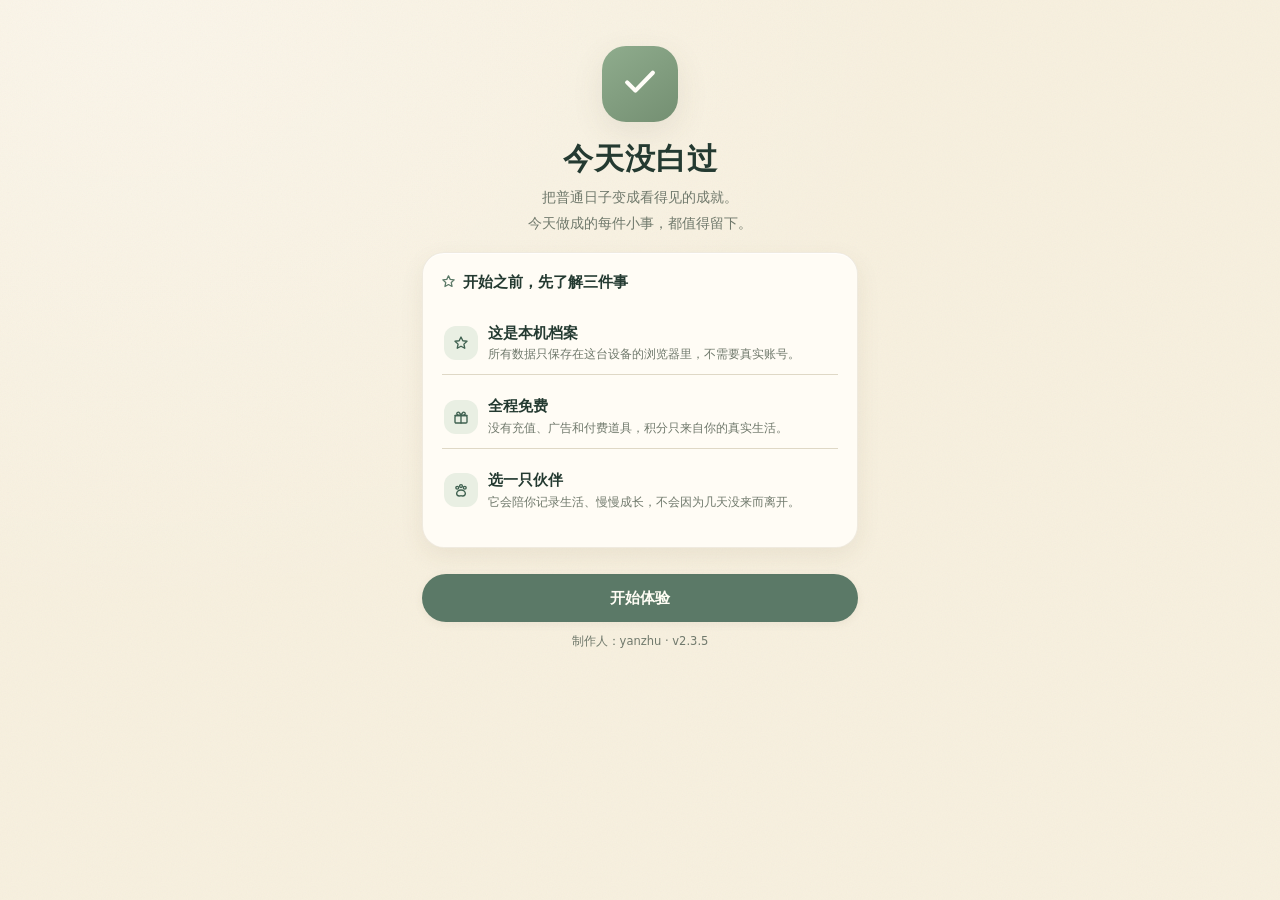
==== commit 4224c7b1: "v2.3.5: 首页和伙伴页按最终参考图重排，保留启动保护和降级逻辑" ====
--- a/index.html
+++ b/index.html
@@ -2,7 +2,7 @@
 <html lang="zh-CN">
 <head>
 <meta charset="utf-8">
-<meta name="viewport" content="width=device-width, initial-scale=1.0, maximum-scale=1.0, user-scalable=no, viewport-fit=cover">
+<meta name="viewport" content="width=device-width, initial-scale=1.0, viewport-fit=cover">
 <meta name="theme-color" content="#F7F3EA">
 <meta name="description" content="今天没白过——把普通日子变成看得见的成就。免费、本地的游戏化生活管理工具。制作人：yanzhu">
 <meta name="color-scheme" content="light dark">
@@ -16,14 +16,78 @@
 <meta name="apple-mobile-web-app-capable" content="yes">
 <meta name="apple-mobile-web-app-status-bar-style" content="default">
 <meta name="apple-mobile-web-app-title" content="今天没白过">
+<style>
+#boot-guard{position:fixed;inset:0;z-index:1000;display:grid;place-content:center;gap:14px;padding:30px;background:#f6f1e6;color:#354b40;text-align:center;font:16px/1.6 system-ui,sans-serif}
+#boot-guard[hidden],#boot-actions[hidden]{display:none!important}#boot-guard h1{font-size:26px;margin:0}#boot-detail{max-width:480px;white-space:pre-wrap;overflow-wrap:anywhere;font-size:13px;color:#657268}#boot-actions{display:flex;gap:10px;flex-wrap:wrap;justify-content:center}#boot-actions button{border:1px solid #5c7867;padding:12px 18px;border-radius:24px;font:inherit;background:#fffaf0;color:#354b40}#boot-actions button:disabled{opacity:.5}
+</style>
+</head>
+<body>
+<div id="boot-guard" role="status" aria-live="polite"><h1>今天没白过</h1><p id="boot-label">正在打开今天…</p><p id="boot-detail">把小日子，过成喜欢的样子。</p><div id="boot-actions" hidden><button id="boot-retry" type="button">重新打开</button><button id="boot-check" type="button">检查程序更新</button></div></div>
+<div id="app"></div>
+<div id="fx-root"></div>
+<noscript>「今天没白过」需要启用 JavaScript 才能使用。</noscript>
+<script>
+/* Independent from the module graph: report errors even when an import cannot load. */
+(function () {
+  'use strict';
+  var done = false, stage = '正在读取程序', timer;
+  var box = document.getElementById('boot-guard');
+  var label = document.getElementById('boot-label');
+  var detail = document.getElementById('boot-detail');
+  var actions = document.getElementById('boot-actions');
+  function fail(error) {
+    if (done) return;
+    clearTimeout(timer); box.hidden = false;
+    label.textContent = '打开暂时没有完成';
+    detail.textContent = stage + '：' + (error && error.message ? error.message : String(error || '未知错误')) + '\n已保存的本机记录不会被清空。可以重试，或把这段错误信息发给开发者。';
+    actions.hidden = false;
+  }
+  window.__tjmbgBoot = {
+    step: function (message) { stage = message; label.textContent = message; },
+    ready: function () { done = true; clearTimeout(timer); box.hidden = true; document.documentElement.dataset.boot = 'ready'; },
+    fail: fail
+  };
+  document.getElementById('boot-retry').onclick = function () { location.reload(); };
+  document.getElementById('boot-check').onclick = async function () {
+    var button = this; button.disabled = true;
+    try {
+      if (!('serviceWorker' in navigator)) throw new Error('当前环境不支持离线程序更新，请联网后重新打开。');
+      var scope = new URL('./', location.href).href;
+      var reg = await navigator.serviceWorker.getRegistration(scope);
+      if (!reg || reg.scope !== scope) throw new Error('没有找到本应用的离线程序，请联网后重试。');
+      detail.textContent = '正在检查程序更新，不会删除任何本机记录。';
+      await reg.update();
+      if (reg.installing) {
+        await new Promise(function(resolve, reject) {
+          var worker = reg.installing;
+          var timeout = setTimeout(function(){worker.removeEventListener('statechange', check);reject(new Error('程序仍在下载，请稍后再试。'));},15000);
+          function check(){if(['installed','activated','redundant'].indexOf(worker.state)!==-1){clearTimeout(timeout);worker.removeEventListener('statechange',check);resolve();}}
+          worker.addEventListener('statechange',check);check();
+        });
+      }
+      if (!reg.waiting) { detail.textContent = '没有已就绪的新版。请联网重试，或将上面的错误反馈给开发者。不要删除网站数据。'; return; }
+      await new Promise(function(resolve,reject){
+        var timeout=setTimeout(function(){navigator.serviceWorker.removeEventListener('controllerchange',change);reject(new Error('切换尚未完成，请稍后重试。'));},15000);
+        function change(){clearTimeout(timeout);resolve();location.reload();}
+        navigator.serviceWorker.addEventListener('controllerchange',change,{once:true});
+        reg.waiting.postMessage({type:'SKIP_WAITING'});
+      });
+    } catch(error) { detail.textContent = error.message || String(error); }
+    finally { button.disabled = false; }
+  };
+  window.addEventListener('error', function(event) { if (!done && event.error) fail(event.error); });
+  window.addEventListener('unhandledrejection', function(event) { if (!done) fail(event.reason); });
+  timer = setTimeout(function () { fail(new Error('等待超过 12 秒。若本机存储被其他标签占用，请关闭其他标签后重试。')); }, 12000);
+}());
+</script>
+<!-- Start the recovery watchdog before any external stylesheet can delay modules. -->
 <link rel="stylesheet" href="./css/base.css">
 <link rel="stylesheet" href="./css/pages.css">
 <link rel="stylesheet" href="./css/repair.css">
-</head>
-<body>
-<div id="app"><div class="boot-splash">正在打开今天…</div></div>
-<div id="fx-root"></div>
-<noscript>「今天没白过」需要启用 JavaScript 才能使用。</noscript>
-<script type="module" src="./js/main.js"></script>
+<link rel="stylesheet" href="./css/journal-ui.css">
+<script type="module">
+import('./js/main.js').catch(function(error){ window.__tjmbgBoot.fail(error); });
+</script>
+
 </body>
 </html>
--- a/css/repair.css
+++ b/css/repair.css
@@ -1,24 +1,27 @@
-/* v2.3.1 功能修复层：保留原手账主题，不覆盖全站配色。 */
-button:disabled { opacity:.5; cursor:not-allowed; }
-.repair-seg { display:flex; gap:6px; flex-wrap:wrap; margin:8px 0 12px; }
-.repair-seg button { border-radius:999px; padding:8px 14px; background:var(--surface2); color:var(--text); }
-.repair-seg button.on { background:var(--primary); color:var(--surface); }
-.repair-range { display:flex; align-items:center; justify-content:space-between; gap:6px; margin-bottom:10px; flex-wrap:wrap; }
-.repair-share-preview canvas { display:block; width:100%; height:auto; border-radius:14px; box-shadow:0 4px 18px #00000014; }
-.repair-share-controls label { display:inline-flex; align-items:center; gap:5px; margin:4px 12px 4px 0; font-size:13px; }
-.repair-share-preview[aria-busy="true"] { opacity:.55; }
-.repair-share-note { width:100%; margin:10px 0; }
-.repair-stat-svg { width:100%; max-width:300px; height:auto; display:block; margin:auto; }
-.repair-trend { display:flex; gap:4px; align-items:flex-end; min-height:118px; overflow-x:auto; padding:4px 0; }
-.repair-trend button { min-width:28px; flex:1; background:transparent; font-size:10px; color:var(--muted); }
-.repair-trend .plot { display:flex; align-items:flex-end; justify-content:center; height:80px; }
-.repair-trend .bar-item { width:75%; background:var(--primary); border-radius:5px 5px 0 0; }
-.repair-heat { display:grid; grid-template-columns:repeat(7,minmax(0,1fr)); gap:5px; }
-.repair-heat button { aspect-ratio:1; border-radius:5px; font-size:11px; padding:2px; color:var(--text); }
-.repair-memories .row-title { white-space:normal; }
-.repair-pet-message { font-size:13px; line-height:1.65; color:var(--primary-deep); margin:8px 0; }
-.repair-avatar { width:36px; height:36px; flex:none; overflow:hidden; border-radius:50%; }
-@media (max-width:360px) { .repair-seg button { padding:7px 11px; } }
-@media (prefers-reduced-motion:reduce) { .repair-share-preview { transition:none; } }
+/* Scoped additions; preserve the site's existing visual theme. */
+.repair-caption{font-size:12px;color:var(--muted,#77806F);line-height:1.65;white-space:normal;overflow-wrap:anywhere;display:block;margin:8px 0}
+.repair-controls{display:grid;gap:10px}.repair-date-row{display:flex;gap:8px;align-items:center}.repair-date-row input{flex:1;min-width:0}
+.repair-metrics{display:grid;grid-template-columns:repeat(2,minmax(0,1fr));gap:12px;margin-top:14px}
+.repair-metrics>div{background:var(--surface2,#F7F3EA);padding:13px;border-radius:16px;display:grid;gap:4px}
+.repair-metrics strong{font-size:22px;color:var(--primary-deep,#48634F);font-variant-numeric:tabular-nums}.repair-metrics span{font-size:12px;color:var(--muted)}
+.repair-donut{display:block;width:min(100%,240px);height:auto;margin:8px auto}.repair-chart-total{font-size:28px;font-weight:800;fill:var(--text,#344B3A)}.repair-chart-label{font-size:13px;fill:var(--muted,#66785F)}
+.repair-legend{display:flex;gap:8px;align-items:center;background:none;border:0;border-radius:9px;padding:9px 4px;width:100%;color:var(--text);text-align:left;font:inherit}
+.repair-legend i{width:11px;height:11px;border-radius:4px;flex:none}.repair-legend span{flex:1;font-size:13px}.repair-legend b{font-size:12px;font-variant-numeric:tabular-nums;font-weight:500}
+.repair-chart-scroll{overflow-x:auto;-webkit-overflow-scrolling:touch}.repair-bars{display:flex;align-items:flex-end;gap:8px;min-width:min(100%,280px);padding:10px 2px}
+.repair-bar{display:grid;gap:4px;justify-items:center;flex:1;min-width:34px;border:0;background:none;color:var(--muted);padding:0;font:inherit}
+.repair-bar-area{display:flex;align-items:flex-end;width:min(100%,36px);height:100px;border-bottom:1px solid var(--line,#DDD)}.repair-bar-area i{width:100%;background:var(--primary,#7C977B);border-radius:7px 7px 0 0;transition:height .25s ease}
+.repair-bar small{font-size:10px;font-variant-numeric:tabular-nums}.repair-heat{display:grid;grid-template-columns:repeat(7,minmax(0,1fr));gap:5px;margin-top:14px}
+.repair-heat-label{text-align:center;color:var(--muted);font-size:11px}.repair-heat-cell{border:0;border-radius:8px;aspect-ratio:1;min-height:30px;background:var(--surface2,#EEE);color:var(--text,#344B3A);font:inherit;font-size:11px}
+.repair-heat-cell.level-1{background:#D6E4CF;color:#344B3A}.repair-heat-cell.level-2{background:#9BBA94;color:#263D2B}.repair-heat-cell.level-3{background:#5E825B;color:white}
+.repair-share{display:grid;gap:12px;min-width:0}.repair-share h3{font-size:15px;margin:2px 0}.repair-share .seg{margin:0}.repair-share-checks{display:grid;gap:8px;font-size:12px;color:var(--text)}
+.repair-share-checks label{display:flex;align-items:center;gap:8px;line-height:1.6}.repair-share-checks input{width:17px;height:17px;flex:none}
+.repair-share-preview{width:100%;min-width:0;overflow:hidden}.repair-share-preview canvas{max-width:100%;height:auto;box-shadow:0 4px 18px #584b2c12}
+.repair-track-image{width:60px;height:60px;object-fit:contain;flex:none;background:transparent!important;border-radius:0!important}
+.repair-track-grid{display:grid;grid-template-columns:repeat(2,minmax(0,1fr));gap:8px}.repair-track-grid button{min-height:80px;text-align:left;white-space:normal;display:flex;align-items:center;gap:8px;padding:10px}
+.repair-track-grid img{width:36px;height:36px;object-fit:contain}.repair-track-grid span{font-size:12px;overflow-wrap:anywhere}
+.repair-item-list{display:grid;gap:10px}.repair-item-choice{display:flex;gap:10px;align-items:center;text-align:left;border:1px solid var(--line);border-radius:16px;background:var(--surface2);color:var(--text);padding:12px;font:inherit}
+.repair-item-choice img{width:48px;height:48px;object-fit:contain}.repair-item-choice span{flex:1}.repair-item-choice small{display:block;color:var(--muted)}
+.modal-card[aria-busy="true"] .modal-x{opacity:.4}.modal-card button:disabled{opacity:.5;cursor:not-allowed}
+@media(prefers-reduced-motion:reduce){.repair-bars *{transition:none!important;animation:none!important}}
 
-.repair-heat .heat-weekday {text-align:center;font-size:11px;color:var(--muted);padding:4px 0;}
+.repair-track-row{display:flex;gap:12px;align-items:center}.repair-track-row>div{min-width:0}.repair-track-row p{margin:3px 0}.repair-item-choice small{font-size:11px}button[aria-busy="true"]{cursor:progress}
--- a/css/journal-ui.css
+++ b/css/journal-ui.css
@@ -0,0 +1,272 @@
+/* v2.3.4 — paper UI. No external fonts, no network-dependent text or layout. */
+:root {
+  --bg:#f4efe3; --surface:#fffcf5; --surface2:#f3edde;
+  --text:#30483d; --muted:#70796c; --line:#dfd8c6;
+  --primary:#5b7967; --primary-deep:#3f6150; --primary-soft:#e9efe3;
+  --accent:#bd765c; --accent-soft:#f6e6da; --reward:#a67b32; --reward-soft:#f5e7c5;
+  --shadow:0 3px 15px #70603e0a; --shadow-big:0 10px 32px #4f513b1a;
+  --r-card:22px; --r-big:28px; --nav-h:68px; --top-h:72px;
+}
+:root[data-theme="dark"] {
+  --bg:#202b26; --surface:#2b3730; --surface2:#344238;
+  --text:#ecebdc; --muted:#b3bdad; --line:#465647;
+  --primary:#a5bd97; --primary-deep:#c2d4b4; --primary-soft:#364938;
+  --accent:#dca98c; --accent-soft:#4f3c31; --reward:#dcc082; --reward-soft:#494331;
+  --shadow:0 3px 18px #0002; --shadow-big:0 10px 32px #0003;
+}
+html { scroll-padding-bottom:110px; }
+body {
+  background-color:var(--bg);
+  background-image:radial-gradient(ellipse at 10% 0%,#fffcf870,transparent 48%);
+  font-family:-apple-system,BlinkMacSystemFont,"PingFang SC","Noto Sans CJK SC","Microsoft YaHei",system-ui,sans-serif;
+  -webkit-text-size-adjust:100%;
+}
+body::before { content:"";position:fixed;inset:0;pointer-events:none;z-index:-1;opacity:.18;
+  background-image:url("data:image/svg+xml,%3Csvg xmlns='http://www.w3.org/2000/svg' width='150' height='150'%3E%3Cfilter id='n'%3E%3CfeTurbulence type='fractalNoise' baseFrequency='.8' numOctaves='3' stitchTiles='stitch'/%3E%3C/filter%3E%3Crect width='100%25' height='100%25' opacity='.32' filter='url(%23n)'/%3E%3C/svg%3E"); }
+button:focus-visible,summary:focus-visible,input:focus-visible,textarea:focus-visible,select:focus-visible { outline:3px solid var(--primary);outline-offset:3px; }
+button:disabled { cursor:not-allowed;opacity:.55; }
+input,select,textarea { min-width:0;font-size:16px; }
+button, input, select, textarea { max-width:100%; }
+[hidden] { display:none!important; }
+.shell { max-width:520px; }
+.topbar { height:auto;min-height:calc(72px + var(--sat));padding:calc(12px + var(--sat)) 20px 12px;align-items:center;gap:8px;
+  background:var(--bg);backdrop-filter:none;-webkit-backdrop-filter:none; }
+.top-greet { font-family:"STKaiti","KaiTi","Noto Serif CJK SC",serif;font-size:24px;letter-spacing:1px;line-height:1.3;overflow-wrap:anywhere; }
+.top-greet small { font-family:system-ui,sans-serif;font-size:11px;letter-spacing:0;line-height:1.6;margin-top:4px;overflow-wrap:anywhere; }
+.topbar .top-title { font-size:23px;font-family:"STKaiti","KaiTi","Noto Serif CJK SC",serif; }
+.topbar .chip-pts { font-size:12px;min-height:34px;padding:5px 9px;flex-shrink:0; }
+.topbar .iconbtn { width:36px;height:36px;border-radius:50%;font-size:17px; }
+main.view { padding:3px 16px calc(var(--nav-h) + var(--sab) + 85px); }
+.card { border:1px solid #e2d9c680;box-shadow:var(--shadow);padding:17px;margin-bottom:14px;background:var(--surface); }
+.card-title { font-size:15px;line-height:1.6;flex-wrap:wrap; }
+.card-title .more { min-height:36px; }
+.btn { border-radius:999px;min-height:44px; }
+.btn-primary { background:var(--primary);color:#fffdf5; }
+[data-theme="dark"] .btn-primary { color:#203327; }
+.seg { background:var(--surface2);padding:5px;border-radius:18px;gap:3px;overflow-x:auto; }
+.seg button { border-radius:14px;min-height:39px;white-space:nowrap;flex:1;padding:7px 12px; }
+.seg button.on { background:var(--primary);color:var(--surface);box-shadow:none; }
+.tabbar { bottom:max(8px,var(--sab));height:68px;padding:6px;width:calc(100% - 20px);max-width:502px;
+  border-radius:27px;background:var(--surface);border:1px solid var(--line);box-shadow:0 6px 24px #50472b20; }
+.tab-item { font-size:11px;border-radius:23px;gap:2px;min-height:52px; }
+.tab-item.active { background:var(--primary);color:#fffdf4; }
+[data-theme="dark"] .tab-item.active { color:#203327; }
+.tab-item .ic { font-size:22px; }
+.fab { width:46px;height:46px;border-radius:50%;right:max(18px,calc(50% - 238px));bottom:calc(84px + var(--sab));font-size:22px; }
+body[data-route="today"] .fab { display:none; } /* The visible primary record button provides the same entry. */
+.paper-section-heading { display:flex;justify-content:space-between;align-items:baseline;gap:10px;margin:21px 2px 10px; }
+.paper-section-heading h2 { font-family:"STKaiti","KaiTi","Noto Serif CJK SC",serif;font-size:20px;line-height:1.35; }
+.paper-section-heading>span { color:var(--muted);font-size:10px;white-space:normal;text-align:right; }
+.paper-hero { display:grid;grid-template-columns:minmax(0,1.08fr) minmax(0,1fr);padding:18px 16px 12px!important;position:relative;overflow:hidden;
+  background:radial-gradient(ellipse at 86% 40%,#f4e7c56b,transparent 60%),var(--surface); }
+.paper-hero::before { content:"";position:absolute;top:-5px;right:58px;width:48px;height:15px;background:#d4dfca9c;transform:rotate(7deg); }
+.paper-hero-copy { position:relative;z-index:2;padding-top:8px; }
+.paper-eyebrow { font-size:8px;letter-spacing:1px;font-weight:600;color:var(--muted); }
+.paper-hero h1 { font-family:"STKaiti","KaiTi","Noto Serif CJK SC",serif;font-size:23px;line-height:1.65;letter-spacing:.5px;margin:10px 0 8px; }
+.paper-hero-speech { font-size:11px;color:var(--muted);line-height:1.85;max-width:180px;min-height:38px; }
+.paper-text-link { display:inline-flex;align-items:center;gap:5px;min-height:40px;font-size:12px;color:var(--primary-deep);font-weight:600;text-align:left; }
+.paper-text-link .ic { font-size:15px; }
+.paper-hero-stage { position:relative;align-self:center;min-width:0;height:205px; }
+.paper-sun { position:absolute;width:130px;height:160px;border:1px solid #d2c7a6;border-radius:100px 100px 40px 40px;left:50%;top:5px;transform:translateX(-50%);background:linear-gradient(155deg,#f2e6bf,#fbf6e8); }
+.paper-sun::before { content:"";position:absolute;inset:6px;border:1px dashed #d0c8ab;border-radius:inherit; }
+.paper-ground { position:absolute;bottom:28px;left:5%;width:90%;height:29px;border-radius:50%;background:#b7c4a260;transform:rotate(-4deg); }
+.paper-pet { position:relative;width:100%;aspect-ratio:1;display:grid;place-items:center;background:none;border:0;padding:0;isolation:isolate; }
+.paper-pet:focus-visible { border-radius:28px; }
+.paper-pet-image { position:absolute;inset:0;display:block;width:100%;height:100%;object-fit:contain;opacity:0;filter:drop-shadow(0 6px 5px #4c3e2912);transform-origin:50% 86%; }
+.paper-pet-image.is-loaded { opacity:1; }
+.paper-pet-fallback { color:var(--primary);display:grid;justify-items:center;gap:8px;align-content:center;font-size:13px; }
+.paper-pet-fallback .ic { font-size:54px;opacity:.7; }
+.paper-hero-stage>.paper-pet { position:absolute;width:190px;max-width:125%;left:50%;bottom:16px;transform:translateX(-50%); }
+.paper-pet-caption { position:absolute;left:50%;bottom:0;transform:translateX(-50%) rotate(-3deg);background:var(--surface);border:1px solid var(--line);padding:2px 12px;font-size:11px;border-radius:7px;max-width:100%;overflow:hidden;text-overflow:ellipsis;white-space:nowrap; }
+.paper-hero-footer { grid-column:1/-1;display:flex;align-items:center;gap:8px;border-top:1px dashed var(--line);padding-top:12px;margin-top:10px;font-size:10px; }
+.paper-growth-label { white-space:nowrap;color:var(--muted); }
+.paper-growth-next { white-space:nowrap;color:var(--muted);font-size:10px; }
+.paper-progress { width:100%;height:7px;overflow:hidden;border:0;border-radius:20px;display:block;appearance:none;-webkit-appearance:none;background:var(--line);accent-color:var(--primary); }
+.paper-progress::-webkit-progress-bar { background:var(--line);border-radius:20px; }
+.paper-progress::-webkit-progress-value { background:var(--primary);border-radius:20px; }
+.paper-progress::-moz-progress-bar { background:var(--primary);border-radius:20px; }
+.paper-hero-footer .paper-progress { flex:1;min-width:20px; }
+.paper-record-btn { display:flex;align-items:center;gap:12px;width:100%;padding:13px 16px;border-radius:20px;background:var(--primary);color:#fffdf6;text-align:left;margin:0 0 14px;min-height:70px;box-shadow:0 6px 16px #536e5120; }
+.paper-record-btn>span:nth-child(2) { display:grid;gap:3px;flex:1;min-width:0; }
+.paper-record-btn strong { font-size:16px;letter-spacing:.4px; }
+.paper-record-btn small { font-size:11px;font-weight:400;opacity:.84; }
+.paper-record-symbol { display:grid;place-items:center;width:38px;height:38px;flex:none;background:#fff2;border:1px solid #fff3;border-radius:50%;font-size:24px; }
+.paper-action-grid { display:grid;grid-template-columns:repeat(4,minmax(0,1fr));gap:8px;margin-bottom:18px; }
+.paper-action-tile { padding:10px 2px;display:grid;justify-items:center;gap:5px;background:var(--surface);border:1px solid #e2d9c670;border-radius:18px;min-width:0; }
+.paper-action-symbol { width:39px;height:39px;border-radius:14px 17px 12px 18px;background:#e2e9d7;color:#48644e;display:grid;place-items:center;font-size:22px; }
+.tone-1 .paper-action-symbol { background:#f5dfcb;color:#9b634c;transform:rotate(4deg); }
+.tone-2 .paper-action-symbol { background:#efe2b9;color:#9d792e;transform:rotate(-4deg); }
+.tone-3 .paper-action-symbol { background:#dfE7dd;color:#4f6a58; }
+.paper-action-tile b { font-size:12px; }
+.paper-action-tile small { font-size:8px;color:var(--muted);text-align:center;line-height:1.5; }
+.paper-quick-card { padding:12px 10px 6px; }
+.paper-quick-card .qbtns { display:grid;grid-template-columns:repeat(4,minmax(0,1fr));gap:5px; }
+.paper-quick-card .qbtn { background:none;border:0;box-shadow:none;display:grid;justify-items:center;gap:4px;padding:5px 2px;min-width:0; }
+.paper-quick-icon { font-size:22px;color:var(--primary);background:var(--primary-soft);width:38px;height:38px;border-radius:50%;display:grid;place-items:center;margin-bottom:3px; }
+.paper-quick-card .qb-t { font-size:12px;white-space:normal;overflow-wrap:anywhere; }
+.paper-quick-card .qb-s { font-size:10px;color:var(--muted); }
+.paper-quick-manage { width:100%;display:flex;justify-content:center;align-items:center;gap:3px;font-size:10px;min-height:32px;margin-top:7px;border-top:1px dashed var(--line);color:var(--muted); }
+.paper-metrics { display:grid;grid-template-columns:repeat(3,minmax(0,1fr));padding:15px 8px;gap:4px; }
+.paper-metric { display:grid;justify-items:center;gap:4px;position:relative; }
+.paper-metric+.paper-metric { border-left:1px dashed var(--line); }
+.paper-metric-icon { color:var(--primary);font-size:19px; }
+.paper-metric strong { font-size:24px;line-height:1.4; }
+.paper-metric strong small { font-size:10px;font-weight:400;padding-left:4px; }
+.paper-metric-label { font-size:11px;color:var(--muted); }
+.paper-tracked-badge .card { background:linear-gradient(140deg,#efe5c32e,transparent),var(--surface);border:1px solid var(--line);position:relative; }
+.paper-tracked-badge .card::before { content:"";position:absolute;top:-5px;right:30px;width:35px;height:13px;background:#dfc99166;transform:rotate(-5deg); }
+.paper-tracked-badge .repair-track-row img { width:82px!important;height:88px!important;object-fit:contain!important;border-radius:0;background:none; }
+.paper-tracked-badge .repair-track-row b { font-size:16px; }
+.paper-tracked-badge .repair-caption { font-size:11px;line-height:1.7; }
+.paper-tracked-badge .bar { height:6px;margin-top:10px; }
+.paper-task-card .row-item,.paper-habit-card .row-item { padding:12px 0; }
+.paper-task-card .row-title,.paper-habit-card .row-title { font-size:14px;overflow-wrap:anywhere; }
+.paper-task-card .row-sub { font-size:10px; }
+.checkbtn { width:28px;height:28px;flex:none;border-radius:50%; }
+.paper-empty { font-size:12px;line-height:1.9;color:var(--muted);padding:8px 0; }
+.paper-page-note { text-align:center;font-size:11px;line-height:1.8;color:var(--muted);margin:12px 8px 18px; }
+.paper-done-tasks { border-top:1px dashed var(--line);margin-top:7px;padding-top:4px; }
+.paper-done-tasks summary { font-size:12px;min-height:42px;line-height:42px;color:var(--muted);cursor:pointer; }
+.paper-pet-tabs { display:grid;grid-template-columns:repeat(3,minmax(0,1fr));gap:8px;margin:12px 0; }
+.paper-pet-tab { display:grid;grid-template-columns:48px minmax(0,1fr);grid-template-rows:auto auto;align-items:center;column-gap:4px;padding:8px 5px;border:1px solid var(--line);border-radius:17px;background:var(--surface);text-align:left;min-width:0; }
+.paper-pet-tab>.paper-pet { grid-row:1/3;min-width:0; }
+.paper-pet-tab>span { font-size:12px;align-self:end; }
+.paper-pet-tab>small { font-size:9px;color:var(--muted);align-self:start; }
+.paper-pet-tab.on { border-color:var(--primary);background:var(--primary-soft);box-shadow:0 0 0 1px var(--primary); }
+.paper-room { padding:0;overflow:hidden;position:relative;aspect-ratio:1.35;background:linear-gradient(135deg,#f4e6c9,#dedab6);border-radius:25px;margin-bottom:10px;isolation:isolate; }
+.paper-room-bg { position:absolute;inset:0;width:100%;height:100%;object-fit:cover;object-position:50% 58%; }
+.paper-room::after { content:"";position:absolute;inset:0;pointer-events:none;border:9px solid #fff7e533;border-radius:inherit;z-index:6; }
+.paper-room-label { position:absolute;top:16px;left:16px;font-size:9px;letter-spacing:2px;color:#715e44;z-index:2; }
+.paper-scene-bubble { position:absolute;top:45px;left:16px;max-width:46%;background:#fffdf0ed;color:#536349;padding:11px 12px;border-radius:16px 16px 16px 3px;font-size:12px;line-height:1.7;z-index:5;box-shadow:0 2px 5px #614d3110; }
+.paper-room-pet { position:absolute;bottom:9%;left:25%;width:59%;z-index:4; }
+.paper-room-pet .paper-pet { width:100%; }
+.paper-scene-sticker { position:absolute;bottom:22px;left:17px;z-index:5;background:#fdf6dfeb;padding:9px 11px;transform:rotate(-6deg);font-family:"STKaiti","KaiTi",serif;font-size:13px;line-height:1.7;color:#766041;box-shadow:0 2px 5px #44391c16; }
+.paper-pet-info { padding:16px 17px; }
+.paper-pet-name-row { display:flex;gap:10px;align-items:center;margin-bottom:14px; }
+.paper-pet-name-row>div { flex:1;min-width:0; }
+.paper-pet-name-row h1 { font-family:"STKaiti","KaiTi","Noto Serif CJK SC",serif;font-size:25px;line-height:1.4;overflow-wrap:anywhere; }
+.paper-pet-name-row p { font-size:11px;color:var(--muted);line-height:1.7;margin-top:3px; }
+.paper-pet-name-row button { width:38px;height:38px; }
+.paper-growth-row { display:flex;gap:8px;align-items:center;font-size:11px;flex-wrap:wrap;margin-bottom:9px; }
+.paper-growth-row>span:last-child { margin-left:auto;color:var(--muted); }
+.paper-pet-actions { display:grid;grid-template-columns:repeat(4,minmax(0,1fr));gap:8px; }
+.paper-pet-action { display:grid;justify-items:center;align-content:center;gap:6px;min-height:108px;border-radius:20px;padding:12px 5px;background:#e0e8d4;color:#45624e; }
+.paper-pet-action-icon { display:grid;place-items:center;font-size:28px;min-height:32px; }
+.paper-pet-action b { font-size:14px; }
+.paper-pet-action small { font-size:9px;text-align:center;line-height:1.6; }
+.action-feed { background:#f3e1ae;color:#896b26; }
+.action-encourage { background:#f3d9c7;color:#986245; }
+.action-play { background:#dfe7df;color:#45654f; }
+.paper-stages { padding:17px 9px;margin:0 0 14px;list-style:none;display:grid;grid-template-columns:repeat(5,minmax(0,1fr)); }
+.paper-stages li { position:relative;display:grid;gap:6px;justify-items:center;color:var(--muted);text-align:center; }
+.paper-stages li:not(:last-child)::after { content:"";position:absolute;top:16px;left:72%;width:56%;height:0;border-top:2px dotted var(--line); }
+.paper-stages li>span { width:33px;height:33px;background:var(--surface2);border-radius:50%;display:grid;place-items:center;font-size:20px; }
+.paper-stages li.reached>span { background:var(--primary);color:var(--surface); }
+.paper-stages li.reached>b { color:var(--primary-deep); }
+.paper-stages b { font-size:11px; }.paper-stages small { font-size:10px; }
+.paper-badge-row { display:grid;grid-template-columns:repeat(3,minmax(0,1fr));gap:9px; }
+.paper-badge-row button { display:grid;justify-items:center;gap:6px;min-width:0;padding:3px; }
+.paper-badge-row img { display:block;width:100%;aspect-ratio:1;object-fit:contain;background:none;border-radius:0; }
+.paper-badge-row span { font-size:11px;line-height:1.6; }.paper-badge-row .paper-empty { grid-column:1/-1; }
+.paper-prop-list { display:grid;gap:8px; }
+.paper-prop { display:flex;align-items:center;gap:10px;text-align:left;padding:7px 9px;border:1px solid var(--line);border-radius:14px;min-height:57px; }
+.paper-prop img { width:43px;height:43px;object-fit:contain;border-radius:0; }.paper-prop span { flex:1;font-size:12px; }.paper-prop small { color:var(--muted);font-size:11px; }
+.paper-route-loading { padding:40px 15px;text-align:center;color:var(--muted);font-size:13px; }
+.paper-route-error h2 { font-size:18px; }.paper-route-error p { font-size:13px;margin:12px 0;line-height:1.8; }.paper-route-error pre { font-size:11px;white-space:pre-wrap;overflow-wrap:anywhere; }
+.modal-card { border:1px solid var(--line);background:var(--surface);border-radius:26px; }
+.modal-head { border-bottom:1px dashed var(--line); }.modal-title { font-size:18px; }
+.onboard .ob-hero { padding-top:26px; }.onboard .ob-title { font-family:"STKaiti","KaiTi","Noto Serif CJK SC",serif;font-size:30px; }
+.onboard .ob-pet { background:var(--surface);border:1px solid var(--line);border-radius:20px; }.onboard .ob-pet.on { border-color:var(--primary);background:var(--primary-soft); }
+.paper-record-btn:active,.paper-action-tile:active,.paper-pet-action:active { transform:scale(.97); }
+.paper-record-btn,.paper-action-tile,.paper-pet-action { transition:transform .16s ease; }
+[data-theme="dark"] .paper-hero { background:var(--surface); }
+[data-theme="dark"] .paper-sun { filter:brightness(.68) saturate(.6); }
+[data-theme="dark"] .paper-room-bg { filter:brightness(.73); }
+[data-theme="dark"] .paper-record-btn { color:#203327; }
+[data-theme="dark"] .paper-scene-bubble { background:#314034eb;color:#e7e7ce; }
+[data-theme="dark"] .paper-tracked-badge .card { background:var(--surface); }
+[data-theme="dark"] .paper-room-label { color:#536145; }
+@media(min-width:560px){.shell { border-left:1px solid #e1d9c66b;border-right:1px solid #e1d9c66b; }.paper-hero h1 {font-size:27px}.paper-hero-stage{height:240px}.paper-hero-stage>.paper-pet{width:228px}.paper-sun{width:155px;height:190px}.paper-hero-speech{font-size:12px}.paper-eyebrow{font-size:9px}}
+@media(max-width:359px){.topbar{padding-left:14px;padding-right:14px}.top-greet{font-size:21px}main.view{padding-left:12px;padding-right:12px}.paper-hero{padding:14px 12px 10px!important}.paper-hero h1{font-size:19px}.paper-eyebrow{font-size:7px;letter-spacing:0}.paper-hero-stage{height:195px}.paper-hero-stage>.paper-pet{width:164px}.paper-sun{width:106px;height:147px}.paper-hero-speech{font-size:10px}.paper-hero-footer{gap:5px}.paper-growth-label{font-size:9px}.paper-pet-tab{grid-template-columns:34px minmax(0,1fr)}.paper-pet-tab>span{font-size:11px}.paper-pet-action small{font-size:8px}.paper-scene-bubble{font-size:11px;top:40px;padding:8px}.paper-pet-actions{gap:6px}.paper-record-btn strong{font-size:15px}.paper-metric strong{font-size:22px}}
+@media(prefers-reduced-motion:reduce){.paper-record-btn,.paper-action-tile,.paper-pet-action{transition:none}.paper-pet-image{animation:none!important}}
+body[data-motion="off"] .paper-pet-image { animation:none!important;transition:none!important; }
+
+/* The companion interaction row must not be covered by the global record FAB. */
+body[data-route="home"] .fab { display: none; }
+
+/* --------------------------------------------------------------------------
+   v2.3.5 reference-driven visual layer
+   The reference screenshots define hierarchy, density and warmth. All text,
+   counts and interactions below are still live DOM backed by existing data.
+   -------------------------------------------------------------------------- */
+:root {
+  --paper-cream:#f8f1df;
+  --paper-white:#fffaf0;
+  --paper-green:#426957;
+  --paper-green-2:#628776;
+  --paper-sage:#aab99b;
+  --paper-yellow:#f0c86c;
+  --paper-coral:#d98d72;
+  --paper-ink:#243a31;
+  --paper-shadow:0 8px 24px rgba(87,72,43,.08),0 1px 0 rgba(255,255,255,.82) inset;
+}
+body { color:var(--paper-ink); background-color:#f7f0df; }
+body::before { opacity:.13; }
+.shell{max-width:620px;background:linear-gradient(180deg,rgba(255,252,244,.2),rgba(247,240,223,.35));}
+main.view{padding:0 20px calc(var(--nav-h) + var(--sab) + 80px);}
+.card{border-color:rgba(160,145,112,.17);box-shadow:var(--paper-shadow);}
+
+/* Brand header — handwritten feeling without adding a network font dependency. */
+.topbar-today,.topbar-home{padding:calc(18px + var(--sat)) 24px 14px;min-height:118px;background:transparent;align-items:flex-start;}
+.ref-brand{min-width:0;flex:1;}
+.ref-brand-title{font-family:"STKaiti","KaiTi","Songti SC",serif;font-size:35px;font-weight:800;line-height:1;letter-spacing:2px;color:#263e34;white-space:nowrap;}
+.ref-brand-title>span{font-family:inherit;color:#e2ae4f;font-size:28px;margin-left:4px;}
+.ref-brand-title .ref-paw-mark{color:#829b80;font-size:33px;letter-spacing:-9px;}
+.ref-brand-sub{font-family:"STKaiti","KaiTi","Songti SC",serif;font-size:14px;letter-spacing:3px;line-height:1.6;margin:12px 0 0 12px;color:#314c40;}
+.ref-date-block{display:grid;justify-items:end;gap:4px;min-width:132px;padding-top:2px;font-family:"STKaiti","KaiTi",serif;color:#253c33;}
+.ref-date-block b{font-size:18px;letter-spacing:2px}.ref-date-block span{font-size:13px}.ref-date-block i{font-style:normal;font-size:11px;color:#815e3e;border-bottom:3px solid #efc469;padding:0 4px 2px;transform:rotate(-2deg)}
+.ref-top-actions{display:flex;gap:9px;margin-top:-3px}.ref-top-square{width:64px;height:64px;border:1px solid rgba(152,137,104,.12);background:rgba(255,251,240,.66);border-radius:20px;display:grid;place-items:center;align-content:center;gap:4px;box-shadow:0 5px 14px #725d3d0b;color:#31493e}.ref-top-square .ic{font-size:21px}.ref-top-square span{font-size:9px}
+
+/* TODAY — hero */
+.paper-reference-page{padding-top:0}.ref-hero{padding:0!important;overflow:hidden;border-radius:27px;background:rgba(255,250,239,.78);margin-bottom:13px;}
+.ref-hero-scene{height:245px;position:relative;overflow:hidden;background:
+  radial-gradient(circle at 78% 72%,rgba(220,180,110,.18) 0 4px,transparent 5px),
+  linear-gradient(180deg,#fffaf1 0%,#fbf5e9 54%,#dde4c6 55%,#b9c5a6 100%);}
+.ref-hero-scene::before{content:"";position:absolute;left:-3%;right:-3%;bottom:0;height:90px;background:
+  radial-gradient(ellipse at 8% 100%,#728e70 0 18%,transparent 19%),radial-gradient(ellipse at 18% 100%,#8fa083 0 15%,transparent 16%),radial-gradient(ellipse at 32% 100%,#6d8b6d 0 13%,transparent 14%),radial-gradient(ellipse at 55% 100%,#8da081 0 16%,transparent 17%),radial-gradient(ellipse at 76% 100%,#728c71 0 17%,transparent 18%),radial-gradient(ellipse at 92% 100%,#9aaa8b 0 18%,transparent 19%);opacity:.92;}
+.ref-hero-scene::after{content:"";position:absolute;left:0;right:0;bottom:0;height:50px;background:radial-gradient(ellipse at 50% 100%,#9baa8a 0 70%,transparent 71%);opacity:.9;}
+.ref-leaf{position:absolute;bottom:53px;width:10px;height:45px;border-radius:100% 0 100% 0;background:#708b70;z-index:1;transform-origin:bottom}.ref-leaf::before,.ref-leaf::after{content:"";position:absolute;width:14px;height:27px;background:#7f9678;border-radius:100% 0 100% 0}.ref-leaf::before{left:-12px;top:11px;transform:rotate(-42deg)}.ref-leaf::after{right:-13px;top:18px;transform:rotate(62deg)}.leaf-a{left:28px;transform:rotate(-8deg)}.leaf-b{right:44px;transform:rotate(7deg) scale(.9)}
+.ref-hero-pet{position:absolute;z-index:4;left:34px;bottom:31px;width:205px}.ref-hero-pet .paper-pet{width:100%}.ref-hero-pet .paper-pet-image{filter:drop-shadow(0 7px 3px rgba(78,63,40,.13))}
+.ref-hero-bubble{position:absolute;z-index:6;top:23px;left:205px;max-width:210px;margin:0;background:#fffdf4;color:#37473f;border:2px solid #8c6d55;padding:13px 17px;border-radius:48% 52% 50% 45%/48% 46% 54% 52%;font-family:"STKaiti","KaiTi",serif;font-size:14px;line-height:1.55;box-shadow:0 4px 8px #5b443010}.ref-hero-bubble::after{content:"";position:absolute;left:18px;bottom:-13px;width:21px;height:19px;background:#fffdf4;border-left:2px solid #8c6d55;border-bottom:2px solid #8c6d55;transform:skew(-28deg) rotate(-19deg)}
+.ref-sticky{position:absolute;z-index:5;right:25px;bottom:53px;width:128px;min-height:90px;padding:18px 12px 12px;background:linear-gradient(145deg,#f6e8bd,#f0dba8);box-shadow:0 7px 12px #59492f14;transform:rotate(4deg);font-family:"STKaiti","KaiTi",serif;font-size:13px;line-height:1.55;color:#5d5141}.ref-sticky::before{content:"";position:absolute;width:12px;height:28px;right:15px;top:-9px;background:#869c79aa;transform:rotate(10deg)}.ref-sticky b{font-weight:400}
+.ref-food-bowl{position:absolute;z-index:5;left:265px;bottom:29px;width:76px;height:36px;background:#e5bb69;border:3px solid #9f7148;border-radius:8px 8px 28px 28px;display:grid;place-items:center;color:#fff3cf;font-size:20px;box-shadow:0 -9px 0 -4px #765132}.ref-food-bowl::before{content:"";position:absolute;left:9px;right:9px;top:-14px;height:13px;border-radius:50%;background:repeating-radial-gradient(circle,#785134 0 4px,#8d5f3b 5px 7px)}
+.ref-heart{position:absolute;z-index:4;left:330px;top:118px;color:#df806a;font-size:24px;transform:rotate(-9deg)}
+.ref-hero-footer{min-height:62px;display:grid;grid-template-columns:auto auto minmax(80px,1fr) auto auto;align-items:center;gap:9px;padding:9px 15px;color:#273e35}.ref-hero-footer b{font-size:14px}.ref-hero-footer strong{font-size:15px;white-space:nowrap}.ref-hero-footer>span{font-size:11px;color:#51645a}.ref-partner-btn{background:#4f7563;color:#fffdf2;padding:9px 17px;min-height:43px;display:inline-flex;gap:8px;align-items:center}.ref-partner-btn .ic{font-size:16px}
+
+/* Four primary actions */
+.ref-action-grid{display:grid;grid-template-columns:repeat(4,minmax(0,1fr));gap:9px;margin:0 0 13px}.ref-action-card{min-width:0;min-height:145px;padding:13px 6px 11px;border-radius:23px;border:1px solid rgba(153,139,110,.13);background:rgba(255,251,242,.78);box-shadow:var(--paper-shadow);display:grid;justify-items:center;align-content:center;gap:6px}.ref-action-blob{width:78px;height:66px;border-radius:38% 48% 42% 50%;background:#a7b99c;display:grid;place-items:center;color:#314c40}.ref-action-blob .ic{font-size:36px}.ref-action-card.tone-1 .ref-action-blob{background:#f2d27f}.ref-action-card.tone-2 .ref-action-blob{background:#db937d}.ref-action-card.tone-3 .ref-action-blob{background:#a7b99c}.ref-action-card b{font-family:"STKaiti","KaiTi",serif;font-size:17px;letter-spacing:1px}.ref-action-card small{font-size:9px;color:#786e61;text-align:center;line-height:1.4}.ref-action-card:active{transform:scale(.97)}
+.ref-quick-bar{padding:11px 13px 12px;margin-bottom:13px}.ref-quick-bar>label{display:block;font-family:"STKaiti","KaiTi",serif;font-size:15px;font-weight:700;margin-bottom:7px}.ref-quick-bar>div{display:grid;grid-template-columns:1fr auto;gap:9px}.ref-quick-input{border:0;background:#f0ece4;border-radius:999px;padding:11px 16px;color:var(--text);min-height:44px}.ref-quick-save{background:#4e7562;color:#fff;padding:0 19px;display:flex;align-items:center;gap:6px}.ref-quick-save .ic{font-size:17px}
+
+/* Dashboard card pair */
+.ref-dashboard-grid{display:grid;grid-template-columns:1.05fr .95fr;gap:10px;margin-bottom:12px;align-items:stretch}.ref-dashboard-grid>.ref-badge-wrap,.ref-dashboard-grid>.ref-overview-card{min-width:0}.ref-dashboard-grid .ref-badge-wrap>.card{height:100%;margin:0!important;padding:14px!important;border-radius:23px}.ref-dashboard-grid .ref-badge-wrap .repair-track-row{display:grid!important;grid-template-columns:88px 1fr!important;gap:8px!important}.ref-dashboard-grid .ref-badge-wrap .repair-track-row img{width:82px!important;height:82px!important}.ref-dashboard-grid .ref-badge-wrap .repair-track-row .btn{font-size:9px;min-height:33px;padding:6px 8px}.ref-dashboard-grid .ref-badge-wrap .repair-caption{font-size:9px}.ref-overview-card{margin:0;padding:13px 12px;border-radius:23px}.ref-card-head{display:flex;align-items:center;gap:8px;margin-bottom:10px}.ref-card-head h2{font-family:"STKaiti","KaiTi",serif;font-size:18px;white-space:nowrap}.ref-card-head small{font-size:8px;color:#746b5d;margin-left:auto;text-align:right}.ref-card-head .more{margin-left:auto;display:flex;align-items:center;gap:3px;font-size:10px;color:#5c5d53}.ref-overview-grid{display:grid;grid-template-columns:1fr 1fr;gap:7px}.ref-overview-cell{min-width:0;display:flex;align-items:center;gap:8px;border-radius:15px;padding:8px;background:rgba(250,247,237,.72);border:1px solid #eadfca55}.ref-overview-icon{width:35px;height:35px;border-radius:50%;background:#dfe8d6;color:#4c6d5b;display:grid;place-items:center;flex:none}.ref-overview-cell:nth-child(2) .ref-overview-icon{background:#f6e5b4;color:#a57a26}.ref-overview-cell:nth-child(3) .ref-overview-icon{background:#f5dfb9;color:#b47a25}.ref-overview-cell:nth-child(4) .ref-overview-icon{background:#f3d9d0;color:#bd664f}.ref-overview-cell b{display:block;font-size:15px;line-height:1.1;max-width:65px;overflow:hidden;text-overflow:ellipsis}.ref-overview-cell small{display:block;font-size:8px;color:#756f65;margin-top:3px}
+.ref-lower-grid{display:grid;grid-template-columns:1.15fr .85fr;gap:10px;align-items:start}.ref-compact-card{padding:13px 14px;margin:0;border-radius:23px;min-width:0}.ref-task-row,.ref-habit-row{display:flex;align-items:center;gap:8px;min-height:38px;border-top:1px solid rgba(175,163,137,.11)}.ref-task-row:first-of-type,.ref-habit-row:first-of-type{border-top:0}.ref-task-title{min-width:0;flex:1;text-align:left;font-size:11px;white-space:nowrap;overflow:hidden;text-overflow:ellipsis}.ref-task-title.done,.ref-habit-row .done{text-decoration:line-through;color:#8b8b80}.ref-habit-row>span{min-width:0;flex:1;font-size:11px;white-space:nowrap;overflow:hidden;text-overflow:ellipsis}.ref-habit-row>small{font-size:8px;color:#857d70;max-width:55px;overflow:hidden;text-overflow:ellipsis;white-space:nowrap}.ref-lower-grid .checkbtn{width:25px;height:25px}.ref-quick-strip{display:flex;justify-content:center;gap:5px;margin:11px 0 0}.ref-quick-strip button{font-size:9px;color:#667368;display:flex;align-items:center;gap:3px;padding:5px 8px;border-radius:999px;background:#f0eadb}.ref-quick-strip .ic{font-size:12px}
+
+/* Companion: hide the legacy segmented tabs on the companion landing tab only. */
+body[data-route="home"] .view[data-home-tab="home"]>.seg{display:none}.paper-reference-companion{padding-top:0}.ref-pet-switcher{display:flex;gap:7px;justify-content:flex-end;margin:-4px 0 8px;min-height:34px}.ref-pet-chip{display:flex;align-items:center;gap:5px;padding:3px 9px 3px 4px;background:#fff9ed;border:1px solid rgba(155,141,111,.18);border-radius:999px;min-width:0}.ref-pet-chip>.paper-pet{width:27px;height:27px;aspect-ratio:1}.ref-pet-chip span{font-size:10px}.ref-pet-chip small{font-size:7px;color:#9a7058}.ref-pet-chip.on{background:#dde8d8;border-color:#75907b}.ref-pet-chip.on span{font-weight:700;color:#456653}
+.ref-room{position:relative;overflow:hidden;height:355px;padding:0!important;border-radius:30px;margin-bottom:0;background:#eadbbd}.ref-room-bg{position:absolute;inset:0;width:100%;height:100%;object-fit:cover;filter:saturate(.82) contrast(.96) brightness(1.04)}.ref-room::after{content:"";position:absolute;inset:0;background:linear-gradient(180deg,rgba(255,248,229,.08),rgba(70,65,48,.05));pointer-events:none}.ref-room-pet{position:absolute;z-index:6;left:28%;bottom:4%;width:48%}.ref-room-pet .paper-pet{width:100%}.ref-room-bubble{position:absolute;z-index:9;right:7%;top:22%;max-width:185px;margin:0;padding:12px 15px;border-radius:28px 28px 28px 7px;background:#fffdf2e8;border:1px solid #dbcdb8;font-family:"STKaiti","KaiTi",serif;font-size:13px;line-height:1.5;color:#394a41}.ref-room-chalk{position:absolute;z-index:4;left:5%;bottom:26%;padding:12px 15px;background:#4e5548;border:6px solid #87694b;color:#eee3ca;font-family:"STKaiti","KaiTi",serif;font-size:12px;line-height:1.6;transform:rotate(-3deg);box-shadow:0 4px 7px #3e332326}.ref-room-bed{position:absolute;z-index:3;right:3%;bottom:11%;width:31%;height:25%;border-radius:50% 48% 42% 46%;background:#e7d4b4;border:9px solid #f2e7d3;box-shadow:inset 0 0 0 4px #d3c09d}.ref-room-bed span{position:absolute;inset:18% 14%;border-radius:50%;background:repeating-linear-gradient(45deg,#8ea27f 0 12px,#e8dfc9 12px 24px)}.ref-room-ball{position:absolute;z-index:4;left:13%;bottom:12%;width:38px;height:38px;border-radius:50%;background:repeating-linear-gradient(135deg,#d5ab48 0 9px,#f0d984 9px 18px);border:2px solid #b88a38}.ref-room-bowl{position:absolute;z-index:7;left:8%;bottom:3%;width:83px;height:39px;border-radius:6px 6px 28px 28px;border:3px solid #98704c;background:#e5bd70;color:#fff2cf;display:grid;place-items:center;font-size:18px}.ref-room-plant{position:absolute;z-index:3;bottom:18%;width:12px;height:90px;background:#6d8b68;border-radius:10px}.ref-room-plant::before,.ref-room-plant::after{content:"";position:absolute;width:55px;height:30px;border-radius:100% 0 100% 0;background:#708b68}.ref-room-plant::before{right:2px;top:12px;transform:rotate(-24deg)}.ref-room-plant::after{left:2px;top:39px;transform:rotate(55deg)}.plant-left{left:6%}.plant-right{right:8%;bottom:47%;transform:scale(.6)}
+.ref-pet-status{border-radius:0 0 28px 28px;margin-top:-8px;position:relative;z-index:8;padding:16px 17px 13px;display:grid;grid-template-columns:1.05fr 1.95fr;gap:12px}.ref-pet-identity h1{font-family:"STKaiti","KaiTi",serif;font-size:26px;line-height:1.2}.ref-inline-edit{display:inline-grid;margin-left:5px;vertical-align:middle}.ref-inline-edit .ic{font-size:16px}.ref-pet-identity p{font-size:12px;margin-top:7px}.ref-pet-identity small{font-size:9px;color:#68806e;display:block;margin-top:9px}.ref-pet-metrics{display:grid;grid-template-columns:repeat(4,minmax(0,1fr));gap:5px}.ref-pet-metric{min-width:0;display:grid;place-items:center;align-content:center;gap:3px;border-left:1px solid #ece2ce;padding:2px}.ref-pet-metric>span{font-size:21px;color:#68866f}.ref-pet-metric:nth-child(2)>span{color:#d29c3e}.ref-pet-metric:nth-child(3)>span{color:#c86763}.ref-pet-metric b{font-size:9px}.ref-pet-metric small{font-size:10px;max-width:58px;white-space:nowrap;overflow:hidden;text-overflow:ellipsis}
+.ref-pet-actions{display:grid;grid-template-columns:repeat(4,minmax(0,1fr));gap:8px;margin:10px 0}.ref-pet-action{min-height:132px;border-radius:22px;display:grid;place-items:center;align-content:center;gap:6px;padding:10px 4px;color:#fff;text-shadow:0 1px 1px #54463020;box-shadow:var(--paper-shadow)}.ref-pet-action.action-touch{background:#91ad92}.ref-pet-action.action-feed{background:#e9bf69;color:#5a4a30}.ref-pet-action.action-encourage{background:#d98f75}.ref-pet-action.action-play{background:#83a386}.ref-pet-action-art{width:65px;height:55px;border-radius:45% 50% 42% 48%;background:#fff7;display:grid;place-items:center}.ref-pet-action-art .ic{font-size:30px}.ref-pet-action b{font-family:"STKaiti","KaiTi",serif;font-size:17px}.ref-pet-action small{font-size:8px;text-align:center;line-height:1.45}.ref-pet-action:active{transform:scale(.96)}
+.ref-growth-card{border-radius:23px;padding:13px 15px}.ref-growth-note{margin-left:auto;background:#f8e7b9;padding:8px 12px;transform:rotate(-3deg);font-family:"STKaiti","KaiTi",serif;font-size:9px;line-height:1.5;box-shadow:0 4px 8px #70572f0a}.ref-growth-track{list-style:none;padding:4px 0 0;margin:0;display:grid;grid-template-columns:repeat(5,1fr)}.ref-growth-track li{position:relative;display:grid;place-items:center;gap:5px;color:#9b9a8d}.ref-growth-track li:not(:last-child)::after{content:"";position:absolute;left:68%;right:-32%;top:17px;border-top:2px dotted #d5d3c6}.ref-growth-track span{width:34px;height:34px;border-radius:50%;background:#e7e3d6;display:grid;place-items:center;z-index:2}.ref-growth-track .reached span{background:#6d987d;color:white}.ref-growth-track b{font-size:9px}.ref-growth-track .reached b{color:#57806a}
+.ref-memory-grid{display:grid;grid-template-columns:1.15fr .85fr;gap:10px}.ref-memory-card{margin:0;padding:13px;border-radius:23px;min-width:0}.ref-memory-badges{display:grid;grid-template-columns:repeat(3,1fr);gap:6px}.ref-memory-badges button{min-width:0;display:grid;justify-items:center;gap:2px}.ref-memory-badges img{width:62px;height:62px;object-fit:contain}.ref-memory-badges b{font-size:9px;white-space:nowrap;overflow:hidden;text-overflow:ellipsis;max-width:100%}.ref-memory-badges small{font-size:7px;color:#8d8477}.ref-polaroid{background:#fff;padding:7px 7px 11px;box-shadow:0 5px 13px #5543261f;transform:rotate(2deg);display:grid;gap:4px}.ref-polaroid-pet{height:90px;background:#d8e0c7;overflow:hidden;position:relative}.ref-polaroid-pet .paper-pet{width:100%;height:100%}.ref-polaroid small{font-size:7px;color:#796f63}.ref-polaroid b{font-family:"STKaiti","KaiTi",serif;font-size:9px;line-height:1.4}
+.ref-props{margin-top:10px;padding:12px 14px;border-radius:22px}.ref-props .ref-card-head{margin-bottom:0}.ref-props-sub{font-size:8px;color:#807669;margin:-5px 0 8px}.ref-prop-list{display:flex;gap:7px;overflow-x:auto}.ref-prop{min-width:108px;display:grid;grid-template-columns:36px 1fr;grid-template-rows:auto auto;gap:1px 6px;align-items:center;padding:6px 8px;background:#fffaf0;border:1px solid #eadfc9;border-radius:13px;text-align:left}.ref-prop img{width:36px;height:36px;object-fit:contain;grid-row:1/3}.ref-prop span{font-size:9px}.ref-prop small{font-size:8px;color:#756c60}
+
+/* Bottom navigation closer to the target: wider, flatter paper bar. */
+.tabbar{width:calc(100% - 28px);max-width:590px;height:72px;border-radius:31px;padding:7px 9px;background:rgba(255,251,241,.96);border-color:rgba(157,143,111,.15);box-shadow:0 8px 24px rgba(70,57,34,.14)}.tab-item{border-radius:25px;font-size:10px;min-height:56px}.tab-item.active{background:#4d7461;box-shadow:0 5px 12px #49685125}.tab-item .ic{font-size:23px}
+
+@media(max-width:520px){
+  main.view{padding-left:14px;padding-right:14px}.topbar-today,.topbar-home{padding-left:16px;padding-right:16px;min-height:105px}.ref-brand-title{font-size:30px}.ref-brand-sub{font-size:12px;letter-spacing:2px;margin-left:5px}.ref-date-block{min-width:112px}.ref-date-block b{font-size:15px}.ref-date-block span{font-size:11px}.ref-date-block i{font-size:9px}.ref-top-square{width:55px;height:55px;border-radius:18px}.ref-top-square span{font-size:8px}.ref-hero-scene{height:220px}.ref-hero-pet{width:170px;left:16px;bottom:28px}.ref-hero-bubble{left:167px;top:18px;max-width:150px;font-size:12px;padding:10px 12px}.ref-sticky{right:14px;width:102px;bottom:48px;font-size:11px;padding:14px 9px}.ref-food-bowl{left:205px;width:62px;height:31px}.ref-heart{left:265px}.ref-hero-footer{grid-template-columns:auto auto minmax(55px,1fr) auto;gap:6px;padding:8px 10px}.ref-partner-btn{grid-column:1/-1;justify-self:end;margin-top:-1px;min-height:36px;padding:6px 13px}.ref-action-card{min-height:126px}.ref-action-blob{width:64px;height:58px}.ref-action-blob .ic{font-size:30px}.ref-action-card b{font-size:15px}.ref-action-card small{font-size:8px}.ref-dashboard-grid{grid-template-columns:1fr 1fr}.ref-overview-cell{padding:7px 5px;gap:5px}.ref-overview-icon{width:30px;height:30px}.ref-overview-cell b{font-size:13px}.ref-card-head h2{font-size:16px}.ref-task-title,.ref-habit-row>span{font-size:10px}.ref-room{height:315px}.ref-room-pet{left:24%;width:54%}.ref-pet-status{grid-template-columns:.9fr 2.1fr;padding:13px 11px}.ref-pet-identity h1{font-size:22px}.ref-pet-metric>span{font-size:18px}.ref-pet-metric b{font-size:8px}.ref-pet-metric small{font-size:8px}.ref-pet-action{min-height:116px}.ref-pet-action-art{width:55px;height:47px}.ref-pet-action b{font-size:15px}.ref-memory-badges img{width:52px;height:52px}.ref-polaroid-pet{height:76px}
+}
+@media(max-width:359px){
+  .ref-brand-title{font-size:26px}.ref-brand-sub{font-size:10px;letter-spacing:1px}.ref-date-block{min-width:95px}.ref-hero-scene{height:205px}.ref-hero-pet{width:150px}.ref-hero-bubble{left:145px;max-width:135px;font-size:11px}.ref-sticky{display:none}.ref-food-bowl{left:183px}.ref-action-grid{gap:5px}.ref-action-card{min-height:113px;padding:8px 3px}.ref-action-blob{width:53px;height:49px}.ref-action-card b{font-size:13px}.ref-dashboard-grid,.ref-lower-grid,.ref-memory-grid{grid-template-columns:1fr}.ref-room{height:280px}.ref-room-bubble{font-size:11px;max-width:140px}.ref-pet-status{grid-template-columns:1fr}.ref-pet-metrics{border-top:1px solid #eee4d3;padding-top:8px}.ref-pet-actions{gap:5px}.ref-pet-action{min-height:105px}.ref-pet-action small{display:none}.ref-pet-chip span{display:none}
+}
+[data-theme="dark"] .ref-hero-scene,[data-theme="dark"] .ref-room-bg{filter:brightness(.65) saturate(.65)}[data-theme="dark"] .ref-action-card,[data-theme="dark"] .ref-quick-bar,[data-theme="dark"] .ref-overview-card,[data-theme="dark"] .ref-compact-card,[data-theme="dark"] .ref-pet-status,[data-theme="dark"] .ref-memory-card,[data-theme="dark"] .ref-props{background:var(--surface)}[data-theme="dark"] .ref-brand-title,[data-theme="dark"] .ref-brand-sub,[data-theme="dark"] .ref-date-block{color:var(--text)}[data-theme="dark"] .ref-quick-input{background:#202a25;color:var(--text)}
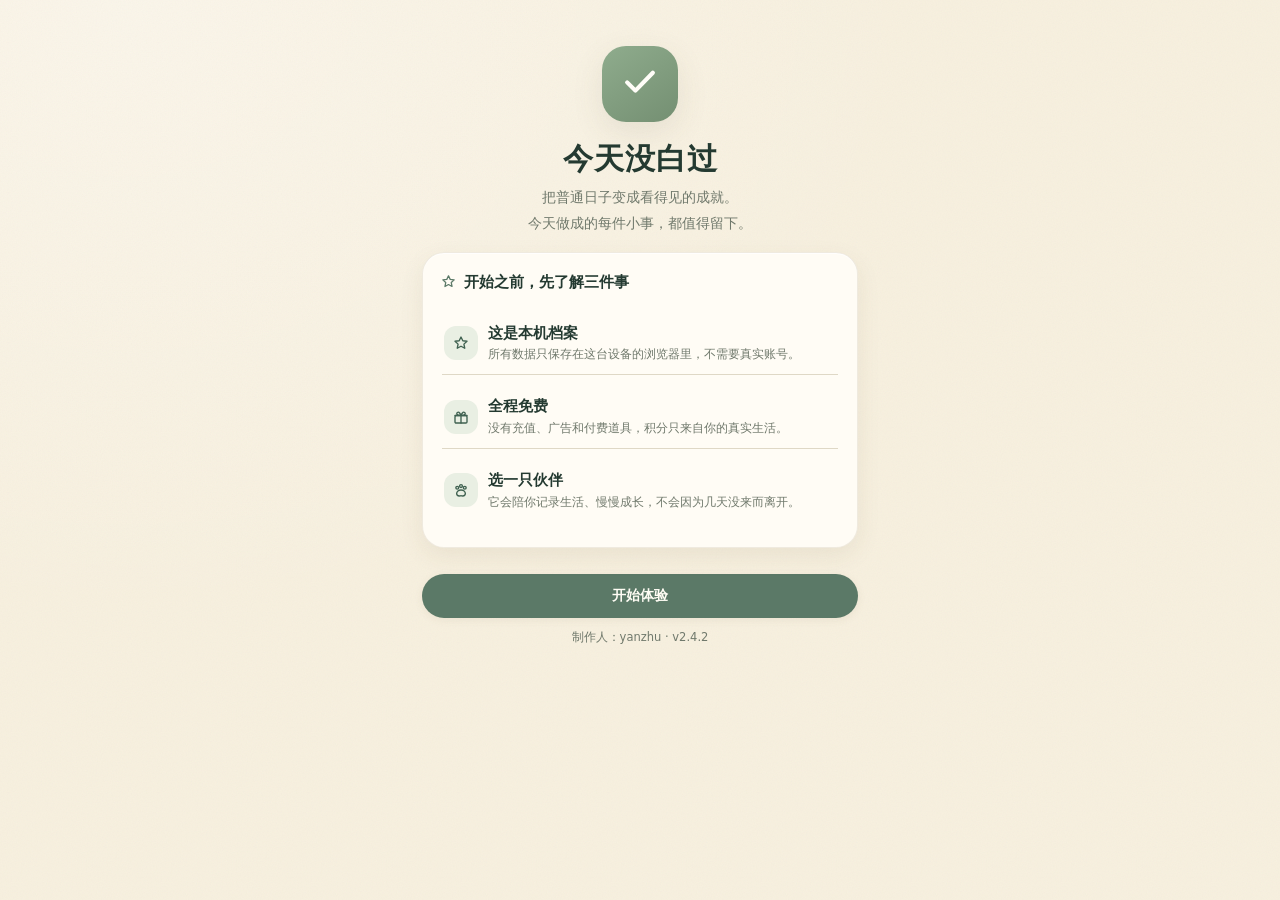
==== commit ae846d36: "v2.4.2: 记录纸质手账时间轴 + 自定义奖励图片本地抠图白边贴纸 - 记录页升级为纸质手账时间轴（插画头图/日期笔刷/连续时间线/类型色彩/拍立得/夜读） - 自定义奖励图片本地自动主体分离、羽" ====
--- a/index.html
+++ b/index.html
@@ -2,7 +2,7 @@
 <html lang="zh-CN">
 <head>
 <meta charset="utf-8">
-<meta name="viewport" content="width=device-width, initial-scale=1.0, viewport-fit=cover">
+<meta name="viewport" content="width=device-width, initial-scale=1.0, maximum-scale=1.0, user-scalable=no, viewport-fit=cover">
 <meta name="theme-color" content="#F7F3EA">
 <meta name="description" content="今天没白过——把普通日子变成看得见的成就。免费、本地的游戏化生活管理工具。制作人：yanzhu">
 <meta name="color-scheme" content="light dark">
--- a/css/journal-ui.css
+++ b/css/journal-ui.css
@@ -270,3 +270,461 @@
   .ref-brand-title{font-size:26px}.ref-brand-sub{font-size:10px;letter-spacing:1px}.ref-date-block{min-width:95px}.ref-hero-scene{height:205px}.ref-hero-pet{width:150px}.ref-hero-bubble{left:145px;max-width:135px;font-size:11px}.ref-sticky{display:none}.ref-food-bowl{left:183px}.ref-action-grid{gap:5px}.ref-action-card{min-height:113px;padding:8px 3px}.ref-action-blob{width:53px;height:49px}.ref-action-card b{font-size:13px}.ref-dashboard-grid,.ref-lower-grid,.ref-memory-grid{grid-template-columns:1fr}.ref-room{height:280px}.ref-room-bubble{font-size:11px;max-width:140px}.ref-pet-status{grid-template-columns:1fr}.ref-pet-metrics{border-top:1px solid #eee4d3;padding-top:8px}.ref-pet-actions{gap:5px}.ref-pet-action{min-height:105px}.ref-pet-action small{display:none}.ref-pet-chip span{display:none}
 }
 [data-theme="dark"] .ref-hero-scene,[data-theme="dark"] .ref-room-bg{filter:brightness(.65) saturate(.65)}[data-theme="dark"] .ref-action-card,[data-theme="dark"] .ref-quick-bar,[data-theme="dark"] .ref-overview-card,[data-theme="dark"] .ref-compact-card,[data-theme="dark"] .ref-pet-status,[data-theme="dark"] .ref-memory-card,[data-theme="dark"] .ref-props{background:var(--surface)}[data-theme="dark"] .ref-brand-title,[data-theme="dark"] .ref-brand-sub,[data-theme="dark"] .ref-date-block{color:var(--text)}[data-theme="dark"] .ref-quick-input{background:#202a25;color:var(--text)}
+
+/* ========================================================================
+   v2.4.0 — information architecture + resilient responsive layout
+   ======================================================================== */
+:root {
+  --ui-min-text: 12px;
+  --night-bg:#18211d;
+  --night-surface:#253029;
+  --night-surface2:#2f3b33;
+  --night-text:#f2eddf;
+  --night-muted:#b7b9ac;
+  --night-line:#435047;
+}
+
+/* Route-backed tabs: URL state is the single source of truth. */
+.route-tabs {
+  display:grid;
+  grid-auto-flow:column;
+  grid-auto-columns:minmax(0,1fr);
+  gap:6px;
+  padding:5px;
+  margin:2px 0 14px;
+  background:color-mix(in srgb,var(--surface2) 88%,transparent);
+  border:1px solid color-mix(in srgb,var(--line) 72%,transparent);
+  border-radius:18px;
+  overflow-x:auto;
+  scrollbar-width:none;
+}
+.route-tabs::-webkit-scrollbar{display:none}
+.route-tab {
+  min-width:72px;
+  min-height:42px;
+  padding:8px 12px;
+  border-radius:14px;
+  white-space:nowrap;
+  font-size:13px;
+  font-weight:700;
+  color:var(--muted);
+}
+.route-tab.on {
+  color:#fffdf5;
+  background:var(--primary);
+  box-shadow:0 4px 12px color-mix(in srgb,var(--primary) 24%,transparent);
+}
+:root[data-theme="dark"] .route-tab.on{color:#18261f}
+.record-filter-tabs{margin-top:8px;grid-auto-columns:minmax(74px,1fr)}
+.reward-subtabs{margin-top:0}
+
+/* Important functional labels are never microscopic. */
+.ref-action-card small,.ref-card-head small,.ref-overview-cell small,.ref-habit-row>small,
+.ref-pet-metric b,.ref-pet-metric small,.ref-pet-action small,.ref-growth-track b,
+.ref-memory-badges b,.ref-memory-badges small,.ref-polaroid small,.ref-polaroid b,
+.ref-props-sub,.ref-pet-chip span,.ref-pet-chip small,.paper-page-note,
+.plan-task-row span,.record-feed-sub,.record-kind-label,.reward-custom-row .row-sub {
+  font-size:var(--ui-min-text);
+}
+
+/* TODAY: no duplicated quick bar; tasks and habits are full-width stacked cards. */
+.ref-lower-stack{display:grid;grid-template-columns:1fr;gap:12px;margin-top:12px}
+.ref-lower-stack .ref-compact-card{width:100%;margin:0}
+.ref-task-row,.ref-habit-row{min-height:46px;gap:10px}
+.ref-task-title,.ref-habit-row>span{font-size:14px;white-space:nowrap;overflow:hidden;text-overflow:ellipsis}
+.ref-habit-row>small{max-width:96px;white-space:nowrap;overflow:hidden;text-overflow:ellipsis}
+.ref-action-card{min-height:136px}
+.ref-action-card b{font-size:16px;white-space:nowrap}
+.ref-action-card small{line-height:1.45;min-height:34px;display:flex;align-items:flex-start;justify-content:center}
+.ref-card-head h2{font-size:19px}
+.ref-overview-cell b{font-size:16px;max-width:none}
+.ref-overview-cell small{margin-top:3px}
+
+/* PLAN */
+.plan-content{display:grid;gap:12px}
+.plan-more-intro{display:grid;gap:4px;padding:14px 16px}
+.plan-more-intro b{font-size:16px}.plan-more-intro span{font-size:13px;color:var(--muted)}
+.plan-task-head{margin-bottom:0}
+.plan-task-summary{display:grid;grid-template-columns:repeat(3,1fr);gap:8px;margin-top:12px}
+.plan-task-summary>div{display:grid;gap:2px;padding:11px;border-radius:16px;background:var(--surface2);text-align:center}
+.plan-task-summary b{font-size:20px;color:var(--primary-deep)}
+.plan-task-summary span{font-size:12px;color:var(--muted)}
+.plan-task-section{margin:0}
+.plan-task-row{display:grid;grid-template-columns:auto minmax(0,1fr) auto;align-items:center;gap:10px;min-height:54px;border-top:1px solid color-mix(in srgb,var(--line) 55%,transparent)}
+.plan-task-row:first-of-type{border-top:0}
+.plan-task-main{min-width:0;text-align:left;padding:8px 0;display:grid;gap:3px}
+.plan-task-main b{font-size:14px;white-space:nowrap;overflow:hidden;text-overflow:ellipsis}
+.plan-task-main span{color:var(--muted);white-space:nowrap;overflow:hidden;text-overflow:ellipsis}
+.plan-task-edit{width:38px;height:38px;flex:none}
+
+/* RECORDS */
+.record-content{display:grid;gap:12px}
+.record-home-card{margin:0;padding:15px 16px;background:linear-gradient(135deg,color-mix(in srgb,var(--primary-soft) 70%,var(--surface)),var(--surface))}
+.record-home-card .row-sub{font-size:13px;line-height:1.75}
+.record-feed{margin:0;padding:10px 15px}
+.record-date-head{position:sticky;top:0;z-index:2;display:flex;align-items:center;justify-content:space-between;gap:8px;padding:12px 2px 8px;background:var(--surface);border-bottom:1px dashed var(--line)}
+.record-date-head b{font-size:15px}.record-date-head span{font-size:12px;color:var(--muted)}
+.record-feed-row{display:grid;grid-template-columns:38px minmax(0,1fr) auto;gap:10px;align-items:start;padding:13px 0;border-bottom:1px solid color-mix(in srgb,var(--line) 45%,transparent)}
+.record-feed-row:last-child{border-bottom:0}.record-feed-row.clickable{cursor:pointer}
+.record-kind-icon{width:36px;height:36px;border-radius:13px;background:var(--primary-soft);color:var(--primary-deep);display:grid;place-items:center}
+.record-kind-icon .ic{font-size:18px}
+.record-feed-main{min-width:0;display:grid;gap:5px}
+.record-feed-title{display:flex;gap:8px;align-items:baseline;min-width:0}
+.record-feed-title b{font-size:14px;min-width:0;overflow:hidden;text-overflow:ellipsis;white-space:nowrap}
+.record-feed-title time{margin-left:auto;flex:none;font-size:12px;color:var(--muted)}
+.record-feed-sub{color:var(--muted);line-height:1.6;overflow-wrap:anywhere}
+.record-kind-label{color:var(--muted);white-space:nowrap;padding-top:2px}
+.record-photo{width:min(100%,360px);max-height:320px;object-fit:cover;border-radius:16px;margin-top:5px;background:var(--surface2)}
+.record-data-intro{margin:0}.record-data-intro p{font-size:13px}.record-data-intro .btn{margin-top:10px}
+
+/* JOURNAL upload preview: actual image visible before saving, high-res display after saving. */
+.journal-upload-preview{position:relative;min-height:150px;border:1px dashed var(--line);border-radius:18px;background:var(--surface2);overflow:hidden;display:grid;place-items:center}
+.journal-upload-preview>img{display:block;width:100%;max-height:340px;object-fit:contain;background:#1111}
+.journal-upload-empty{min-height:145px;display:grid;place-items:center;align-content:center;gap:8px;color:var(--muted);font-size:13px}
+.journal-upload-empty .ic{font-size:28px}
+.journal-photo-remove{position:absolute;right:9px;top:9px;width:38px;height:38px;border-radius:50%;background:rgba(32,36,32,.76);color:white;display:grid;place-items:center;box-shadow:0 3px 12px #0002}
+.journal-photo-actions{align-items:end}
+.journal-photo-button{min-width:120px}
+.journal-photo{image-rendering:auto}
+
+/* REWARD CENTER */
+.reward-center-head{margin-bottom:8px;background:linear-gradient(135deg,var(--reward-soft),var(--surface))}
+.reward-center-head .card-title{font-size:18px}.reward-center-head p{font-size:13px;line-height:1.7}
+.reward-balance{margin-left:auto;color:var(--reward);font-size:14px}
+.reward-custom-actions{display:flex;justify-content:flex-end;margin-bottom:10px}
+.reward-custom-row{display:grid;grid-template-columns:minmax(0,1fr) auto auto;align-items:center;gap:8px;padding:12px 0;border-top:1px solid color-mix(in srgb,var(--line) 50%,transparent)}
+.reward-custom-row:first-of-type{border-top:0}.reward-custom-row .row-title{font-size:14px;overflow-wrap:anywhere}
+.reward-custom-row .iconbtn{width:38px;height:38px}
+
+/* MINE: less like a settings dump. */
+.mine-profile-card{position:relative;overflow:hidden;background:linear-gradient(135deg,var(--primary-soft),var(--surface) 58%)}
+.mine-profile-card::after{content:"🌿";position:absolute;right:-3px;bottom:-9px;font-size:54px;opacity:.12;transform:rotate(-16deg)}
+.mine-profile-card>.avatar,.mine-profile-card>.avatar-fb{flex:none;box-shadow:0 6px 20px #4d604820}
+.mine-reward-link{margin-top:12px;width:100%}
+
+/* FOCUS — warm illustrated focus space without changing the timer logic. */
+.focus-paper{display:grid;gap:12px}
+.focus-scene{height:175px;border-radius:24px;position:relative;overflow:hidden;background:linear-gradient(180deg,#f5e8c7,#e4e5c5 65%,#bdc9ad);border:1px solid #d7cdb7;isolation:isolate}
+.focus-scene::after{content:"";position:absolute;left:-10%;right:-10%;bottom:-24px;height:72px;border-radius:50%;background:#8fa17e88;z-index:1}
+.focus-moon{position:absolute;width:62px;height:62px;right:24px;top:20px;border-radius:50%;background:#f2c96e;box-shadow:0 0 0 12px #f7d98c33}
+.focus-leaf{position:absolute;bottom:26px;width:15px;height:76px;background:#6e8c6e;border-radius:100% 0 100% 0;z-index:2}.focus-leaf::before,.focus-leaf::after{content:"";position:absolute;width:36px;height:18px;background:#80997a;border-radius:100% 0 100% 0}.focus-leaf-a{left:20px;transform:rotate(-5deg)}.focus-leaf-b{right:50px;transform:scale(.8) rotate(8deg)}
+.focus-pet{position:absolute;z-index:4;left:50%;bottom:2px;width:145px;transform:translateX(-50%)}
+.focus-pet .paper-pet{width:100%}.focus-pet-fallback{font-size:52px}
+.focus-scene-copy{position:absolute;z-index:4;left:16px;top:18px;display:grid;gap:5px;max-width:180px}.focus-scene-copy b{font-family:"STKaiti","KaiTi",serif;font-size:15px}.focus-scene-copy span{font-size:12px;color:#5f6e5c}
+.focus-dial{width:210px;height:210px;margin:2px auto;border-radius:50%;display:grid;place-items:center;align-content:center;gap:4px;background:radial-gradient(circle,var(--surface) 63%,transparent 64%),conic-gradient(var(--primary) 0 68%,var(--line) 68%);box-shadow:inset 0 0 0 10px var(--surface2),0 10px 30px #52614d15}
+.focus-time{font-size:42px;line-height:1;font-weight:800;color:var(--text)}
+.focus-state{font-size:13px;color:var(--muted);text-align:center;max-width:150px}
+.focus-link-info{text-align:center;font-size:13px;color:var(--primary-deep);line-height:1.6}
+.focus-controls{margin-top:2px;justify-content:center;flex-wrap:wrap}.focus-controls .btn{min-width:96px}
+.focus-hint{text-align:center;line-height:1.7;font-size:12px}
+
+/* Night-reading theme: dark paper, warm light, bright characters. */
+:root[data-theme="dark"] {
+  --bg:var(--night-bg);--surface:var(--night-surface);--surface2:var(--night-surface2);
+  --text:var(--night-text);--muted:var(--night-muted);--line:var(--night-line);
+  --primary:#91aa94;--primary-deep:#b6ccb7;--primary-soft:#34463a;
+  --accent:#c5836c;--accent-soft:#49372f;--reward:#d7b568;--reward-soft:#443d2c;
+  --paper-cream:#202a24;--paper-white:#28332c;--paper-green:#91aa94;--paper-green-2:#75937f;
+  --paper-ink:var(--night-text);--paper-shadow:0 7px 24px rgba(0,0,0,.18),0 1px 0 rgba(255,255,255,.025) inset;
+}
+:root[data-theme="dark"] body{background:#18211d;color:var(--night-text);background-image:radial-gradient(circle at 75% -10%,rgba(215,181,104,.10),transparent 34%),linear-gradient(180deg,#18211d,#1d2822)}
+:root[data-theme="dark"] body::before{opacity:.045;filter:invert(1)}
+:root[data-theme="dark"] .shell{background:transparent}
+:root[data-theme="dark"] .topbar{background:transparent}
+:root[data-theme="dark"] .ref-brand-title,:root[data-theme="dark"] .ref-brand-sub,:root[data-theme="dark"] .ref-date-block{color:var(--night-text)}
+:root[data-theme="dark"] .ref-date-block i{color:#d7b568;border-color:#d7b568}
+:root[data-theme="dark"] .card,:root[data-theme="dark"] .ref-action-card,:root[data-theme="dark"] .tabbar,:root[data-theme="dark"] .ref-pet-chip{background:rgba(37,48,41,.96);border-color:#435047;color:var(--night-text)}
+:root[data-theme="dark"] .ref-hero{background:#263129}
+:root[data-theme="dark"] .ref-hero-scene{background:linear-gradient(180deg,#23332c 0%,#29382f 54%,#334738 55%,#415644 100%)}
+:root[data-theme="dark"] .ref-hero-bubble,:root[data-theme="dark"] .ref-sticky{background:#354239;color:#f1ead8;border-color:#7f715e}
+:root[data-theme="dark"] .ref-hero-bubble::after{background:#354239;border-color:#7f715e}
+:root[data-theme="dark"] .ref-overview-cell,:root[data-theme="dark"] .plan-task-summary>div{background:#2f3b33;border-color:#435047}
+:root[data-theme="dark"] .ref-action-blob{filter:saturate(.8) brightness(.86)}
+:root[data-theme="dark"] .ref-room-bg{filter:saturate(.82) brightness(.9)}
+:root[data-theme="dark"] .ref-room::after{background:linear-gradient(180deg,rgba(26,39,47,.26),rgba(21,32,37,.38))}
+:root[data-theme="dark"] .paper-pet-image{filter:drop-shadow(0 7px 6px rgba(0,0,0,.25)) brightness(1.03)}
+:root[data-theme="dark"] .ref-room-bubble{background:rgba(42,55,47,.94);color:#f2eddf;border-color:#627164}
+:root[data-theme="dark"] .ref-quick-input,:root[data-theme="dark"] input,:root[data-theme="dark"] textarea,:root[data-theme="dark"] select{background:#303b34;color:#f2eddf;border-color:#4a594f}
+:root[data-theme="dark"] .record-date-head{background:var(--night-surface)}
+:root[data-theme="dark"] .journal-upload-preview{background:#202a24}
+:root[data-theme="dark"] .focus-scene{background:linear-gradient(180deg,#22313a,#293b35 64%,#405344);border-color:#4d5a50}
+:root[data-theme="dark"] .focus-moon{background:#d7b568;box-shadow:0 0 28px #d7b56855}
+:root[data-theme="dark"] .focus-scene-copy span{color:#c4c4b5}
+:root[data-theme="dark"] .focus-dial{background:radial-gradient(circle,var(--night-surface) 63%,transparent 64%),conic-gradient(#91aa94 0 68%,#435047 68%);box-shadow:inset 0 0 0 10px #2f3b33,0 10px 35px #0004}
+:root[data-theme="dark"] .reward-center-head{background:linear-gradient(135deg,#3e3829,#253029)}
+:root[data-theme="dark"] .mine-profile-card{background:linear-gradient(135deg,#34463a,#253029 60%)}
+
+/* Responsive rules: layout may change; text must not collapse. */
+@media(max-width:429px){
+  .ref-dashboard-grid{grid-template-columns:1fr}
+  .ref-dashboard-grid .ref-badge-wrap>.card{min-height:0}
+  .ref-memory-grid{grid-template-columns:1fr}
+  .ref-pet-status{grid-template-columns:1fr}
+  .ref-pet-metrics{grid-template-columns:repeat(4,1fr)}
+  .topbar-today,.topbar-home{padding-left:16px;padding-right:16px}
+  main.view{padding-left:14px;padding-right:14px}
+}
+@media(max-width:379px){
+  .ref-action-grid{grid-template-columns:repeat(2,minmax(0,1fr))}
+  .ref-action-card{min-height:116px}
+  .ref-action-card small{min-height:0}
+  .ref-pet-actions{grid-template-columns:repeat(2,minmax(0,1fr))}
+  .ref-pet-action{min-height:118px}
+  .ref-pet-metrics{grid-template-columns:repeat(2,1fr)}
+  .ref-pet-metric:nth-child(3){border-left:0}
+  .ref-hero-scene{height:225px}
+  .ref-hero-pet{left:18px;width:185px}
+  .ref-hero-bubble{left:164px;max-width:160px;font-size:12px;padding:10px 12px}
+  .ref-sticky{right:10px;width:112px;font-size:12px}
+  .ref-food-bowl{left:215px}
+  .ref-hero-footer{grid-template-columns:auto auto minmax(60px,1fr) auto}.ref-hero-footer .ref-partner-btn{grid-column:1/-1;justify-content:center;width:100%}
+  .route-tab{font-size:12px;min-width:64px;padding-inline:8px}
+  .record-filter-tabs{grid-auto-columns:minmax(68px,1fr)}
+  .reward-custom-row{grid-template-columns:minmax(0,1fr) auto}.reward-custom-row>.iconbtn{grid-column:2}.reward-custom-row>.btn{grid-column:1/-1;width:100%}
+  .plan-task-summary{grid-template-columns:1fr 1fr}.plan-task-summary>div:last-child{grid-column:1/-1}
+  .ref-brand-title{font-size:30px}.ref-date-block{min-width:112px}.ref-date-block b{font-size:16px}
+}
+@media(max-width:339px){
+  .topbar-today{display:grid;grid-template-columns:1fr}.ref-date-block{justify-items:start;padding-top:0}.ref-brand-sub{margin-left:0}
+  .ref-hero-bubble{display:none}.ref-sticky{right:8px}.ref-food-bowl{left:auto;right:110px}
+  .route-tabs{grid-auto-flow:column;grid-auto-columns:minmax(78px,1fr)}
+  .ref-pet-switcher{overflow-x:auto;justify-content:flex-start}
+}
+
+/* v2.4.0 — profile illustration and form anti-squeeze rules */
+.mine-encourage-card{min-height:150px;display:grid;grid-template-columns:minmax(0,1fr) 145px;align-items:end;overflow:hidden;background:linear-gradient(135deg,var(--reward-soft),var(--surface) 58%);position:relative}
+.mine-encourage-copy{align-self:center;display:grid;gap:5px;padding:10px 0 18px 6px;font-family:"STKaiti","KaiTi","Songti SC",serif}
+.mine-encourage-copy b{font-size:19px}.mine-encourage-copy span{font-size:16px;color:var(--muted)}
+.mine-encourage-pet{height:130px;align-self:end}.mine-encourage-pet .paper-pet{height:100%;width:100%}
+.mine-settings-card .row-item{gap:12px}.mine-settings-card .row-item>span{min-width:58px}
+.mine-settings-card .seg{max-width:100%}
+@media(max-width:390px){
+  .field-row{flex-wrap:wrap}.field-row>*{flex:1 1 135px}
+  .mine-settings-card .row-item{flex-wrap:wrap;align-items:flex-start}
+  .mine-settings-card .row-item>span{width:100%;min-width:0}
+  .mine-settings-card .row-item>.seg{width:100%!important}
+  .mine-settings-card .row-item>div{width:100%;justify-content:flex-start!important}
+  .mine-settings-card input.range{width:min(160px,55vw)!important}
+}
+@media(max-width:350px){
+  .mine-encourage-card{grid-template-columns:1fr 108px}.mine-encourage-pet{height:108px}.mine-encourage-copy b{font-size:17px}.mine-encourage-copy span{font-size:14px}
+}
+:root[data-theme="dark"] .mine-encourage-card{background:linear-gradient(135deg,#423c2b,#253029 62%)}
+
+/* Final anti-squeeze pass: readable text wins over rigid columns. */
+.tab-item{font-size:12px}
+.tab-item span,.ref-top-square span,.ref-action-card b,.ref-pet-action b{white-space:nowrap}
+.ref-top-square span{font-size:11px}
+.ref-brand-sub{font-size:13px;line-height:1.65}
+.ref-date-block span,.ref-date-block i{font-size:12px}
+.ref-card-head .more{font-size:12px;white-space:nowrap}
+.ref-pet-identity small,.ref-growth-note,.ref-props-sub,.ref-prop span,.ref-prop small{font-size:12px}
+.ref-dashboard-grid .repair-caption,.ref-dashboard-grid .repair-track-row .btn{font-size:12px!important}
+.ref-pet-chip span,.ref-pet-chip small{font-size:12px}
+.ref-memory-badges b,.ref-memory-badges small,.ref-polaroid small,.ref-polaroid b{font-size:12px}
+@media(max-width:430px){
+  .ref-brand-sub{font-size:12px!important;letter-spacing:1.5px}
+  .ref-date-block span,.ref-date-block i{font-size:12px!important}
+  .ref-top-square span{font-size:11px!important}
+  .ref-action-card small{font-size:12px!important}
+  .ref-task-title,.ref-habit-row>span{font-size:14px!important}
+  .ref-pet-metric b,.ref-pet-metric small{font-size:12px!important}
+  .ref-pet-action small{font-size:12px!important;display:block}
+}
+@media(max-width:359px){
+  .ref-pet-action small{display:block!important}
+  .ref-pet-chip span{display:block!important}
+  .ref-brand-sub{font-size:12px!important}
+}
+
+/* Readability floor for functional microcopy. Tiny decorative date markers are exempt. */
+.form-hint,.tag,.badge-cell .nm,.shop-cell .pr,.qbtn .qb-t,.qbtn .qb-s,
+.cal-wd,.stat-cell .k,.badge-detail-hint,.badge-mini .t,.badge-mini .s,
+.goal-card .goal-deadline,.tpl-cell .s,.mood-pick button,.settle-sub,.settle-growth{
+  font-size:12px;
+}
+.shop-cell .owned{font-size:11px}
+.reward-shop-intro{display:flex;align-items:center;gap:12px;margin:2px 2px 10px}.reward-shop-intro>div{min-width:0;display:grid;gap:2px;flex:1}.reward-shop-intro b{font-size:15px}.reward-shop-intro span{font-size:12px;color:var(--muted);line-height:1.5}.reward-shop-intro .btn{flex:none}
+
+/* v2.4.0 journal photo viewer */
+.journal-photo,.record-photo,.journal-upload-preview>img{cursor:zoom-in}
+.journal-photo:focus-visible,.record-photo:focus-visible,.journal-upload-preview>img:focus-visible{outline:3px solid var(--primary);outline-offset:3px}
+.journal-photo-viewer{display:block;width:auto;max-width:min(92vw,680px);max-height:min(78vh,880px);object-fit:contain;margin:auto;background:#111}
+.modal-body.nopad .journal-photo-viewer{border-radius:0 0 24px 24px}
+
+/* ========================================================================
+   v2.4.1 interaction polish: fixed-width mobile layout, no horizontal drift,
+   single-line functional labels, timeline, reward stickers and finance charts.
+   ======================================================================== */
+html,body,#app,.shell,.view,.modal-back,.modal-card,.modal-body{max-width:100%;overflow-x:hidden}
+html,body{width:100%;touch-action:pan-y;overscroll-behavior-x:none}
+img,svg,canvas,video{max-width:100%}
+.card,.row-item,.row-main,.form-list,.form-item,.field-row,.plan-content,.record-content{min-width:0;max-width:100%}
+input,select,textarea{width:100%;min-width:0}
+button{min-width:0}
+
+/* Segments and route tabs wrap inside the viewport instead of becoming horizontal scrollers. */
+.seg{overflow-x:hidden!important;flex-wrap:wrap}
+.seg button{flex:1 1 88px;min-width:0;white-space:nowrap;font-size:clamp(12px,3.1vw,14px);padding-inline:8px}
+.route-tabs{display:grid!important;grid-auto-flow:initial!important;grid-template-columns:repeat(auto-fit,minmax(72px,1fr));gap:5px;overflow:visible!important;max-width:100%;padding:5px}
+.route-tab{min-width:0!important;width:auto!important;white-space:nowrap;font-size:clamp(12px,3.2vw,14px);padding:8px 6px}
+.record-filter-tabs{grid-template-columns:repeat(5,minmax(0,1fr))!important}
+.reward-subtabs{grid-template-columns:repeat(3,minmax(0,1fr))!important}
+.data-view-tabs{grid-template-columns:repeat(2,minmax(0,1fr))!important;margin-bottom:10px}
+
+/* Functional copy must never be crushed into awkward two-line buttons. */
+.btn,.more,.paper-text-link,.tab-item span,.ref-action-card b,.ref-pet-action b,.reward-exchange-btn,.exchange-confirm{white-space:nowrap;line-height:1.2}
+.btn{font-size:clamp(12px,3.35vw,14px);padding-inline:clamp(10px,3vw,16px)}
+.modal-foot{gap:8px;flex-wrap:wrap}
+.modal-foot .btn{min-width:0}
+.modal-foot .exchange-confirm{flex:1 0 100%;order:-1;min-height:46px}
+.card-title{gap:7px;min-width:0}.card-title>*{min-width:0}
+.card-title .more{margin-left:auto}
+.row-title,.row-sub,.form-hint{overflow-wrap:anywhere}
+
+/* Today: four clean actions with a separate history affordance, no subtitle. */
+.ref-action-grid{grid-template-columns:repeat(4,minmax(0,1fr));gap:9px}
+.ref-action-card{position:relative;min-height:118px;padding:9px 4px 8px;display:grid;place-items:center;align-content:center;gap:2px}
+.ref-action-main{display:grid;place-items:center;gap:8px;width:100%;min-height:88px}
+.ref-action-card b{font-size:clamp(14px,3.8vw,17px)}
+.ref-action-history{position:absolute;right:7px;top:7px;width:28px;height:28px;border-radius:50%;display:grid;place-items:center;color:var(--muted);background:color-mix(in srgb,var(--surface) 78%,transparent);border:1px solid color-mix(in srgb,var(--line) 70%,transparent)}
+.ref-action-history .ic{font-size:14px}
+
+/* Today plan becomes one coherent block with direct creation. */
+.today-plan-card{padding:16px;margin-top:12px}
+.today-plan-head{display:flex;align-items:flex-start;gap:10px}.today-plan-head>div{min-width:0;flex:1}.today-plan-head h2{font-family:"STKaiti","KaiTi",serif;font-size:21px;margin:0}.today-plan-head p{font-size:12px;color:var(--muted);margin:4px 0 0;line-height:1.5}
+.today-plan-summary{display:grid;grid-template-columns:repeat(3,minmax(0,1fr));gap:7px;margin:12px 0}
+.today-plan-summary>span{display:grid;justify-items:center;gap:2px;padding:9px 4px;background:var(--surface2);border-radius:14px;min-width:0}.today-plan-summary b{font-size:17px}.today-plan-summary small{font-size:12px;color:var(--muted);white-space:nowrap}
+.today-plan-create{display:grid;grid-template-columns:repeat(2,minmax(0,1fr));gap:8px;margin-bottom:6px}.today-plan-create .btn{width:100%}
+.today-plan-group{border-top:1px dashed var(--line);padding-top:10px;margin-top:10px}.today-plan-label{display:flex;align-items:center;justify-content:space-between;gap:8px;margin-bottom:3px}.today-plan-label b{font-size:14px}.today-plan-label button{font-size:12px;color:var(--primary-deep);white-space:nowrap}
+.today-plan-group .ref-task-row,.today-plan-group .ref-habit-row{min-height:43px}
+
+/* Timeline: one continuous visual axis, with actual start/end when recorded. */
+.record-feed{padding:4px 14px 12px;position:relative}
+.record-date-head{top:0;padding:13px 4px 9px;margin-left:0;background:color-mix(in srgb,var(--surface) 96%,transparent)}
+.timeline-row{position:relative;grid-template-columns:38px minmax(0,1fr) auto;padding:14px 0 14px 4px}
+.timeline-row::before{content:"";position:absolute;left:21px;top:-4px;bottom:-4px;width:2px;background:color-mix(in srgb,var(--primary) 22%,var(--line));z-index:0}
+.timeline-row:first-of-type::before{top:22px}.timeline-row:last-child::before{bottom:22px}
+.timeline-row .record-kind-icon{position:relative;z-index:1;border:3px solid var(--surface);box-shadow:0 0 0 1px color-mix(in srgb,var(--line) 65%,transparent)}
+.record-feed-title{align-items:flex-start}.record-feed-title b{white-space:normal;line-height:1.5}.record-feed-title time{white-space:nowrap;font-size:12px;padding-top:2px}
+.record-kind-label{font-size:12px;white-space:nowrap;padding-top:3px}.record-feed-sub{font-size:12px;line-height:1.65}
+.record-filter-action{display:flex;justify-content:flex-end;margin:-3px 0 8px}
+
+/* Time range controls always fit the modal. */
+.time-range-field{width:100%}.time-range-row{display:grid;grid-template-columns:minmax(0,1fr) auto minmax(0,1fr);align-items:end;gap:7px}.time-range-row label{display:grid;gap:5px;min-width:0}.time-range-row label>span{font-size:12px;color:var(--muted)}.time-range-arrow{padding-bottom:11px;color:var(--muted);font-weight:700}.time-range-hint{margin-top:4px}
+
+/* Custom reward storefront and automatic white-border sticker preview. */
+.reward-custom-hero{display:flex;align-items:center;gap:12px;background:linear-gradient(135deg,var(--reward-soft),var(--surface))}.reward-custom-hero>div{min-width:0;flex:1}.reward-custom-hero b{font-size:16px}.reward-custom-hero p{font-size:12px;color:var(--muted);line-height:1.6;margin:4px 0}.reward-add-btn{flex:none}
+.reward-custom-grid{display:grid;grid-template-columns:repeat(2,minmax(0,1fr));gap:10px;margin-top:10px}
+.reward-product-card{position:relative;display:grid;gap:7px;align-content:start;min-width:0;padding:10px;border:1px solid var(--line);background:var(--surface2);border-radius:18px}.reward-product-card>b{font-size:14px;line-height:1.4;min-height:39px;overflow-wrap:anywhere}.reward-price{font-size:12px;color:var(--reward);font-weight:700}.reward-delete-link{font-size:11px;color:var(--muted);text-decoration:underline;text-underline-offset:3px;justify-self:center;min-height:28px}
+.reward-sticker-frame{aspect-ratio:1;border-radius:16px;background:radial-gradient(circle at 25% 20%,#fff8,transparent 35%),linear-gradient(145deg,#e4ead8,#f3e8cb);display:grid;place-items:center;overflow:hidden}.reward-sticker-frame img{width:100%;height:100%;object-fit:contain}.reward-sticker-fallback{font-size:42px;color:var(--reward)}
+.reward-upload-preview{aspect-ratio:1.35;max-height:270px;border:1px dashed var(--line);border-radius:18px;background:var(--surface2);display:grid;place-items:center;overflow:hidden}.reward-upload-preview img{width:100%;height:100%;object-fit:contain}.reward-upload-empty{display:grid;place-items:center;gap:7px;color:var(--muted);font-size:12px}.reward-upload-empty .ic{font-size:30px}
+.reward-history-row{grid-template-columns:48px minmax(0,1fr) auto auto}.reward-mini-art{width:46px;height:46px;border-radius:13px;background:var(--surface2);display:grid;place-items:center;overflow:hidden}.reward-mini-art img{width:100%;height:100%;object-fit:contain}
+.reward-exchange-btn{width:100%;padding-inline:8px}
+
+/* Update progress is phase-based, never random. */
+.update-progress-card{display:grid;gap:12px;padding:8px 0 4px}.update-progress-head{display:flex;align-items:center;gap:12px}.update-progress-label{flex:1;font-size:13px;line-height:1.5}.update-progress-value{font-size:13px;font-weight:800;color:var(--primary-deep);white-space:nowrap}.update-progress-track{height:10px;border-radius:999px;background:var(--surface2);border:1px solid var(--line);overflow:hidden}.update-progress-fill{display:block;height:100%;width:0;background:linear-gradient(90deg,var(--primary),var(--reward));border-radius:inherit;transition:width .24s ease}
+
+/* Finance analysis. */
+.ledger-analysis-card{padding:16px}.ledger-analysis-head{display:grid;grid-template-columns:40px 1fr 40px;align-items:center;gap:8px;margin-bottom:12px}.ledger-analysis-head>div{text-align:center;display:grid;gap:2px}.ledger-analysis-head b{font-size:18px}.ledger-analysis-head span{font-size:12px;color:var(--muted)}
+.ledger-analysis-summary{display:grid;grid-template-columns:repeat(3,minmax(0,1fr));gap:8px}.ledger-metric{padding:10px 7px;border-radius:15px;background:var(--surface2);display:grid;gap:4px;text-align:center;min-width:0}.ledger-metric span{font-size:12px;color:var(--muted)}.ledger-metric b{font-size:clamp(13px,3.6vw,17px);overflow:hidden;text-overflow:ellipsis;white-space:nowrap}.ledger-metric.income b{color:var(--primary-deep)}.ledger-metric.out b{color:var(--accent)}
+.ledger-analysis-main{display:grid;grid-template-columns:145px minmax(0,1fr);gap:14px;align-items:center;margin:15px 0}.ledger-donut{width:140px;height:140px;border-radius:50%;background:var(--ledger-gradient);display:grid;place-items:center;position:relative}.ledger-donut::after{content:"";position:absolute;width:84px;height:84px;border-radius:50%;background:var(--surface)}.ledger-donut>div{position:relative;z-index:2;display:grid;justify-items:center;gap:2px;max-width:76px}.ledger-donut b{font-size:13px;text-align:center;overflow-wrap:anywhere}.ledger-donut span{font-size:10px;color:var(--muted)}
+.ledger-legend{display:grid;gap:7px;min-width:0}.ledger-legend>div{display:grid;grid-template-columns:10px minmax(0,1fr) auto;align-items:center;gap:6px;font-size:11px}.ledger-legend i{width:9px;height:9px;border-radius:3px}.ledger-legend span{overflow:hidden;text-overflow:ellipsis;white-space:nowrap}.ledger-legend b{font-size:10px;font-weight:600;white-space:nowrap}
+.ledger-budget{display:grid;grid-template-columns:minmax(0,1fr) auto;gap:8px;align-items:center;padding:11px 0;border-top:1px dashed var(--line);border-bottom:1px dashed var(--line)}.ledger-budget>div:first-child{display:grid}.ledger-budget span{font-size:11px;color:var(--muted)}.ledger-budget .bar{grid-column:1/-1}.ledger-section-title{font-weight:700;font-size:14px;margin:14px 0 7px}.ledger-trend{height:115px;display:grid;grid-template-columns:repeat(6,minmax(0,1fr));gap:6px;align-items:end}.ledger-trend>div{height:100%;display:grid;grid-template-rows:1fr auto auto;align-items:end;justify-items:center;min-width:0}.ledger-trend span{width:min(100%,28px);min-height:4px;background:linear-gradient(180deg,var(--accent),color-mix(in srgb,var(--accent) 55%,var(--reward)));border-radius:7px 7px 2px 2px}.ledger-trend small{font-size:10px;color:var(--muted);white-space:nowrap}.ledger-trend b{font-size:9px;max-width:100%;overflow:hidden;text-overflow:ellipsis;white-space:nowrap}.ledger-insight{font-size:12px;line-height:1.6;color:var(--muted);background:var(--surface2);padding:9px 11px;border-radius:12px;margin:10px 0 12px}
+
+/* Data page merges related blocks instead of scattering them. */
+.data-merged-stack{display:grid;gap:0;border-radius:22px;overflow:hidden;border:1px solid var(--line);background:var(--surface);box-shadow:var(--shadow)}.data-merged-stack>.card{margin:0;border:0;border-radius:0;box-shadow:none;border-bottom:1px dashed var(--line)}.data-merged-stack>.card:last-child{border-bottom:0}.data-review-group{margin-top:12px;border:1px solid var(--line);border-radius:22px;overflow:hidden;background:var(--surface);box-shadow:var(--shadow)}.data-section-title{display:flex;align-items:flex-start;gap:8px;padding:14px 16px;background:var(--surface2)}.data-section-title b{font-size:16px}.data-section-title span{margin-left:auto;max-width:55%;text-align:right;font-size:11px;color:var(--muted);line-height:1.5}.data-review-group>.card{margin:0;border:0;border-radius:0;box-shadow:none;border-top:1px dashed var(--line)}.data-review-group>.form-hint{display:block;padding:12px 16px;margin:0}
+
+/* Calendar and charts are always contained by the viewport. */
+.cal-grid{width:100%;max-width:100%;min-width:0;grid-template-columns:repeat(7,minmax(0,1fr));gap:clamp(2px,.8vw,4px)}.cal-cell{min-width:0;width:100%;border-radius:clamp(7px,2.5vw,12px);font-size:clamp(11px,3.4vw,14px)}.cal-cell .mk{right:2px;font-size:8px}.cal-dots{gap:1px}.cal-dots i{width:3px;height:3px}.cal-wd{font-size:clamp(10px,2.7vw,12px)}
+.repair-chart-scroll{overflow-x:hidden!important;width:100%}.repair-bars{display:grid!important;grid-template-columns:repeat(var(--columns),minmax(0,1fr));gap:clamp(1px,.7vw,6px);min-width:0!important;width:100%;padding-inline:0}.repair-bar{min-width:0!important;width:100%}.repair-bar-area{width:100%;max-width:28px;min-width:2px}.repair-bars.dense .repair-bar-area{max-width:12px}.repair-bars.dense .repair-bar small{font-size:8px}.repair-bars.dense .repair-bar-value{display:none}.repair-heat{width:100%;max-width:100%;gap:clamp(2px,1vw,5px)}.repair-heat-cell{min-height:0;font-size:clamp(9px,2.6vw,11px)}
+
+/* No horizontal carousels: items reflow vertically/wrap. */
+.habit-strip,.showcase-strip,.ref-prop-list,.ref-pet-switcher,.today-swipe{overflow-x:hidden!important;scroll-snap-type:none!important}
+.habit-strip,.showcase-strip,.ref-pet-switcher{flex-wrap:wrap}.ref-prop-list{display:grid!important;grid-template-columns:repeat(2,minmax(0,1fr));gap:7px}.ref-prop{min-width:0!important;width:100%}.today-swipe{display:block!important;height:auto!important}.today-screen{width:100%;overflow-x:hidden!important}
+
+/* Modals never exceed the viewport or create sideways movement. */
+.modal-card{width:min(100%,480px);max-width:100vw}.modal-body{width:100%;max-width:100%;overflow-x:hidden}.mood-pick{max-width:100%;display:grid!important;grid-template-columns:repeat(auto-fit,minmax(58px,1fr));gap:6px}.mood-pick button{min-width:0}
+
+@media(max-width:430px){
+  .ref-action-grid{grid-template-columns:repeat(4,minmax(0,1fr))}.ref-action-card{min-height:105px}.ref-action-blob{width:54px;height:49px}.ref-action-history{width:25px;height:25px;right:5px;top:5px}
+  .today-plan-head{align-items:center}.today-plan-head p{display:none}.today-plan-create{grid-template-columns:1fr 1fr}
+  .ledger-analysis-main{grid-template-columns:120px minmax(0,1fr)}.ledger-donut{width:116px;height:116px}.ledger-donut::after{width:70px;height:70px}
+  .reward-custom-hero{align-items:flex-start;flex-direction:column}.reward-custom-hero .reward-add-btn{width:100%}
+  .record-filter-tabs{grid-template-columns:repeat(5,minmax(0,1fr))!important}.record-filter-tabs .route-tab{font-size:11px;padding-inline:2px}
+}
+@media(max-width:359px){
+  .ref-action-grid{grid-template-columns:repeat(2,minmax(0,1fr))}.ref-action-card{min-height:104px}.ref-action-main{min-height:78px}
+  .today-plan-summary{gap:4px}.today-plan-summary>span{padding:8px 2px}.today-plan-create{grid-template-columns:1fr}
+  .record-filter-tabs{grid-template-columns:repeat(3,minmax(0,1fr))!important}.record-filter-tabs .route-tab:nth-child(n+4){grid-column:auto}
+  .ledger-analysis-main{grid-template-columns:1fr}.ledger-donut{margin:auto}.ledger-analysis-summary{grid-template-columns:1fr}.ledger-trend{gap:3px}.ledger-trend b{display:none}
+  .reward-custom-grid{grid-template-columns:1fr}.reward-history-row{grid-template-columns:42px minmax(0,1fr) auto}.reward-history-row>.btn{grid-column:1/-1;width:100%}
+  .time-range-row{grid-template-columns:1fr}.time-range-arrow{display:none}.time-range-row label{width:100%}
+  .data-section-title{display:grid}.data-section-title span{margin-left:0;max-width:none;text-align:left}
+}
+/* Night-reading override: keep artwork vivid, dim only the room ambience. */
+:root[data-theme="dark"] .ref-hero-scene{filter:none!important;background:linear-gradient(180deg,#2d3831 0%,#344038 54%,#3d4b3e 55%,#435344 100%)}
+:root[data-theme="dark"] .ref-room-bg{filter:brightness(.84) saturate(.82)!important}
+:root[data-theme="dark"] .reward-sticker-frame{background:linear-gradient(145deg,#39463b,#4a4331)}
+:root[data-theme="dark"] .ledger-donut::after{background:var(--surface)}
+/* Forms and action rows wrap by component, never by clipping text. */
+.field-row,.btn-row{flex-wrap:wrap}.field-row>*{flex:1 1 145px;min-width:0}.btn-row>.btn{flex:1 1 128px;min-width:0}
+
+/* ========================================================================
+   v2.4.2 — illustrated record timeline + smarter reward sticker studio.
+   The art direction is implemented with live DOM/CSS and existing pet assets,
+   never by baking a full screenshot into the interface.
+   ======================================================================== */
+
+/* RECORD — illustrated intro */
+.record-art-hero{position:relative;min-height:178px;margin:4px 0 12px;padding:22px 168px 18px 20px;border:1px solid color-mix(in srgb,var(--line) 65%,transparent);border-radius:28px;overflow:hidden;background:
+  radial-gradient(circle at 78% 18%,rgba(240,200,108,.22),transparent 28%),
+  linear-gradient(145deg,#fff9eb,#f1ead7 68%,#dce4cd);box-shadow:var(--paper-shadow);isolation:isolate}
+.record-art-hero::before{content:"";position:absolute;left:-20px;right:-20px;bottom:-25px;height:80px;background:
+  radial-gradient(ellipse at 10% 100%,#789274 0 18%,transparent 19%),radial-gradient(ellipse at 24% 100%,#9aac8e 0 15%,transparent 16%),radial-gradient(ellipse at 78% 100%,#849b7b 0 16%,transparent 17%),radial-gradient(ellipse at 92% 100%,#6f8b6b 0 18%,transparent 19%);opacity:.55;z-index:-1}
+.record-art-copy{position:relative;z-index:3}.record-art-kicker{font-size:10px;letter-spacing:1.8px;font-weight:800;color:var(--reward)}
+.record-art-copy h2{margin:5px 0 6px;font-family:"STKaiti","KaiTi","Songti SC",serif;font-size:24px;line-height:1.45;color:var(--paper-ink)}
+.record-art-copy p{margin:0;max-width:290px;color:#69766b;font-size:12px;line-height:1.75}.record-art-tags{display:flex;gap:6px;flex-wrap:wrap;margin-top:10px}.record-art-tags span{padding:4px 8px;border-radius:999px;background:rgba(255,252,244,.78);border:1px solid rgba(117,139,110,.16);font-size:10px;color:#627164}
+.record-art-pet{position:absolute;right:8px;bottom:-8px;width:166px;height:166px;z-index:2}.record-art-pet .paper-pet{width:100%;height:100%}.record-art-pet .paper-pet-image{filter:drop-shadow(0 7px 4px rgba(80,61,39,.14))}
+.record-art-mark{position:absolute;right:58px;top:38px;font-size:44px;color:var(--accent);transform:rotate(-8deg)}
+.record-art-leaf{position:absolute;width:14px;height:62px;border-radius:100% 0 100% 0;background:#7b9775;opacity:.72;z-index:1}.record-art-leaf::before,.record-art-leaf::after{content:"";position:absolute;width:31px;height:18px;border-radius:100% 0 100% 0;background:#8ca183}.record-art-leaf::before{left:-23px;top:10px;transform:rotate(-32deg)}.record-art-leaf::after{right:-22px;top:30px;transform:rotate(54deg)}.record-art-leaf.leaf-one{right:18px;top:8px;transform:rotate(9deg)}.record-art-leaf.leaf-two{right:135px;bottom:8px;transform:scale(.7) rotate(-13deg)}
+.record-art-tape{position:absolute;right:115px;top:-8px;width:64px;height:20px;background:rgba(226,198,125,.32);transform:rotate(6deg)}
+
+/* RECORD — paper timeline cards */
+.record-timeline-art{margin:0;padding:0 0 8px;background:transparent;border:0;box-shadow:none;overflow:visible}
+.record-timeline-art .record-date-head{position:relative;top:auto;z-index:1;margin:17px 0 9px;padding:0 2px;background:transparent;border:0;display:flex;align-items:center;gap:9px}
+.record-date-brush{position:relative;display:flex;align-items:center;gap:9px;padding:7px 15px 7px 17px;min-width:0;border-radius:14px 18px 13px 18px;background:linear-gradient(92deg,#cfdabd,#e0e4ca);transform:rotate(-.5deg);box-shadow:0 2px 0 rgba(255,255,255,.52) inset}
+.record-date-brush::before{content:"";position:absolute;left:-6px;top:5px;bottom:5px;width:10px;border-radius:50%;background:#879f81;opacity:.42}.record-date-brush b{font-family:"STKaiti","KaiTi",serif;font-size:20px;color:#324a3e;white-space:nowrap}.record-date-brush small{font-size:11px;color:#5e6f63;white-space:nowrap}.record-day-count{margin-left:auto;font-size:11px;color:var(--muted);white-space:nowrap;padding-right:4px}
+.record-timeline-art .timeline-row{position:relative;margin:0 0 12px 52px;padding:14px 50px 14px 15px;display:grid;grid-template-columns:minmax(0,1fr) auto;gap:8px;align-items:start;background:linear-gradient(150deg,rgba(255,252,245,.98),rgba(249,245,235,.94));border:1px solid rgba(162,149,119,.15);border-radius:20px 23px 18px 22px;box-shadow:0 7px 18px rgba(73,58,36,.07),0 1px 0 rgba(255,255,255,.85) inset;min-width:0}
+.record-timeline-art .timeline-row::before{content:"";position:absolute;left:-31px;top:-14px;bottom:-15px;width:3px;border-radius:999px;background:linear-gradient(180deg,color-mix(in srgb,var(--primary) 35%,var(--line)),color-mix(in srgb,var(--reward) 22%,var(--line)));z-index:0}
+.record-timeline-art .timeline-row .record-kind-icon{position:absolute;left:-52px;top:16px;width:43px;height:43px;border:4px solid var(--bg);border-radius:50%;display:grid;place-items:center;box-shadow:0 0 0 2px rgba(111,137,111,.18),0 4px 10px rgba(81,64,40,.08);z-index:2;background:#e3ebdd;color:#476a56}.record-timeline-art .timeline-row .record-kind-icon .ic{font-size:19px}
+.record-timeline-art .kind-focus .record-kind-icon{background:#f5e0a8;color:#9c762b}.record-timeline-art .kind-journal .record-kind-icon{background:#f3d4cd;color:#b86158}.record-timeline-art .kind-ledger .record-kind-icon{background:#f3dfbd;color:#b16e23}.record-timeline-art .kind-task .record-kind-icon,.record-timeline-art .kind-habit .record-kind-icon{background:#dce9dd;color:#4f745b}
+.record-timeline-art .record-feed-main{min-width:0;display:grid;gap:5px}.record-timeline-art .record-feed-title{display:grid;grid-template-columns:minmax(0,1fr) auto;align-items:start;gap:8px}.record-timeline-art .record-feed-title b{font-size:15px;line-height:1.45;white-space:normal;overflow:visible;text-overflow:clip}.record-timeline-art .record-feed-title time{font-size:11px;color:var(--muted);white-space:nowrap;padding-top:3px}.record-timeline-art .record-feed-sub{font-size:12px;line-height:1.7;color:#657168;overflow-wrap:anywhere}.record-timeline-art .record-kind-label{align-self:start;justify-self:end;padding:3px 8px;border-radius:999px;background:var(--primary-soft);font-size:10px;color:var(--primary-deep);white-space:nowrap}.record-timeline-art .kind-focus .record-kind-label{background:#f6e7bd;color:#926c24}.record-timeline-art .kind-journal .record-kind-label{background:#f5ddd7;color:#a75850}.record-timeline-art .kind-ledger .record-kind-label{background:#f6e7c6;color:#a5661e}
+.record-row-doodle{position:absolute;right:13px;bottom:8px;font-family:"STKaiti","KaiTi",serif;font-size:20px;color:color-mix(in srgb,var(--accent) 65%,transparent);transform:rotate(-8deg);pointer-events:none}.record-timeline-art .kind-focus .record-row-doodle{color:color-mix(in srgb,var(--reward) 80%,transparent)}
+.record-timeline-art .record-photo{width:min(100%,300px);max-height:245px;border:8px solid #fffdf7;border-bottom-width:22px;border-radius:7px;object-fit:cover;box-shadow:0 6px 14px rgba(70,54,35,.13);transform:rotate(-1.2deg);margin:4px 0 1px}.record-timeline-art .record-photo:nth-of-type(even){transform:rotate(1deg)}
+.record-timeline-art .timeline-row.clickable{cursor:pointer}.record-timeline-art .timeline-row.clickable:active{transform:scale(.995)}
+
+/* REWARD — illustrated header + cutout status */
+.reward-art-banner{position:relative;min-height:150px;padding:19px 145px 17px 18px!important;overflow:hidden;background:radial-gradient(circle at 83% 17%,rgba(238,190,97,.28),transparent 31%),linear-gradient(140deg,#fff4d7,#f5ead1 55%,#dfe8d5)!important}
+.reward-art-banner::before{content:"";position:absolute;left:-18px;right:-18px;bottom:-30px;height:75px;background:radial-gradient(ellipse at 12% 100%,#89a284 0 18%,transparent 19%),radial-gradient(ellipse at 82% 100%,#779273 0 18%,transparent 19%);opacity:.42}.reward-banner-copy{position:relative;z-index:3;min-width:0}.reward-banner-kicker,.reward-custom-kicker{display:block;font-size:9px;letter-spacing:1.7px;font-weight:800;color:#a47b31;margin-bottom:4px}.reward-art-banner .card-title{font-size:21px}.reward-art-banner .row-sub{font-size:12px;line-height:1.65;max-width:300px}.reward-banner-tags{display:flex;gap:5px;flex-wrap:wrap;margin-top:8px}.reward-banner-tags span{font-size:10px;padding:4px 7px;border-radius:999px;background:rgba(255,252,243,.7);color:#677266;border:1px solid rgba(111,134,105,.16)}
+.reward-banner-pet{position:absolute;right:-7px;bottom:-24px;width:158px;height:158px;z-index:2}.reward-banner-pet .paper-pet{width:100%;height:100%}.reward-banner-gift{position:absolute;right:36px;bottom:31px;font-size:72px;z-index:2}.reward-balance{white-space:nowrap}
+.reward-custom-copy{min-width:0;flex:1}.reward-feature-chips{display:flex;gap:5px;flex-wrap:wrap;margin-top:8px}.reward-feature-chips span{font-size:10px;color:#536a5b;background:color-mix(in srgb,var(--primary-soft) 80%,white);padding:4px 7px;border-radius:999px;white-space:nowrap}
+.reward-cutout-status{display:flex;align-items:center;gap:7px;font-size:11px;color:var(--muted);padding:7px 2px}.reward-cutout-status .status-dot{width:8px;height:8px;border-radius:50%;background:#bbb}.reward-cutout-status.working .status-dot{background:var(--reward);box-shadow:0 0 0 4px color-mix(in srgb,var(--reward) 18%,transparent)}.reward-cutout-status.done{color:var(--primary-deep)}.reward-cutout-status.done .status-dot{background:var(--primary)}.reward-cutout-status.soft{color:#8b6c35}.reward-cutout-status.soft .status-dot{background:#c59d50}.reward-cutout-status.error{color:var(--danger)}.reward-cutout-status.error .status-dot{background:var(--danger)}
+.reward-upload-preview{background:radial-gradient(circle at 18% 18%,rgba(255,255,255,.85),transparent 35%),linear-gradient(145deg,#e9efdf,#f5ead3)}.reward-upload-preview img{padding:9px;filter:drop-shadow(0 8px 8px rgba(80,61,39,.13))}
+.reward-product-card{overflow:hidden;background:linear-gradient(155deg,var(--surface2),var(--surface));box-shadow:0 7px 18px rgba(82,64,39,.07)}.reward-product-card::after{content:"♡";position:absolute;right:11px;top:8px;color:rgba(206,112,88,.4);font-family:"STKaiti","KaiTi",serif;font-size:19px;transform:rotate(-12deg)}
+
+@media(max-width:430px){
+  .record-art-hero{min-height:164px;padding:18px 132px 16px 16px}.record-art-copy h2{font-size:21px}.record-art-copy p{font-size:11px}.record-art-pet{width:142px;height:142px;right:-2px}.record-art-tags span{font-size:9px}
+  .record-timeline-art .timeline-row{margin-left:45px;padding:13px 42px 13px 13px}.record-timeline-art .timeline-row::before{left:-27px}.record-timeline-art .timeline-row .record-kind-icon{left:-46px;width:39px;height:39px}.record-timeline-art .record-feed-title{grid-template-columns:1fr}.record-timeline-art .record-feed-title time{justify-self:start;padding-top:0}.record-timeline-art .record-kind-label{font-size:9px;padding:3px 6px}.record-row-doodle{right:10px}
+  .reward-art-banner{min-height:142px;padding:16px 125px 15px 15px!important}.reward-banner-pet{width:140px;height:140px;right:-12px}.reward-art-banner .row-sub{font-size:11px}.reward-banner-tags span{font-size:9px}
+}
+@media(max-width:359px){
+  .record-art-hero{padding:16px 102px 14px 14px;min-height:148px}.record-art-copy h2{font-size:18px}.record-art-copy p{display:none}.record-art-pet{width:115px;height:115px;right:-6px}.record-art-tags{margin-top:7px}.record-art-tags span:nth-child(3){display:none}
+  .record-timeline-art .timeline-row{margin-left:40px;padding-right:12px;grid-template-columns:1fr}.record-timeline-art .timeline-row::before{left:-24px}.record-timeline-art .timeline-row .record-kind-icon{left:-41px;width:36px;height:36px}.record-timeline-art .record-kind-label{justify-self:start}.record-row-doodle{display:none}.record-date-brush{padding:6px 11px}.record-date-brush b{font-size:18px}.record-date-brush small{display:none}
+  .reward-art-banner{padding:15px 92px 14px 14px!important;min-height:132px}.reward-banner-pet{width:110px;height:110px;right:-8px;bottom:-11px}.reward-banner-tags{display:none}.reward-art-banner .card-title{font-size:18px}.reward-art-banner .row-sub{font-size:10px}
+}
+:root[data-theme="dark"] .record-art-hero{background:radial-gradient(circle at 78% 18%,rgba(215,181,104,.12),transparent 30%),linear-gradient(145deg,#29342e,#313d35 65%,#34443a)}
+:root[data-theme="dark"] .record-art-copy h2{color:var(--night-text)}:root[data-theme="dark"] .record-art-copy p{color:#b7b9ac}:root[data-theme="dark"] .record-art-tags span{background:#27332c;color:#c9cdbf;border-color:#465449}
+:root[data-theme="dark"] .record-date-brush{background:linear-gradient(92deg,#3c4d40,#435345)}:root[data-theme="dark"] .record-date-brush b,:root[data-theme="dark"] .record-date-brush small{color:#e7e5d6}
+:root[data-theme="dark"] .record-timeline-art .timeline-row{background:linear-gradient(150deg,#27332c,#2d3931);border-color:#425047;box-shadow:0 7px 18px rgba(0,0,0,.12)}:root[data-theme="dark"] .record-timeline-art .timeline-row .record-kind-icon{border-color:#18211d}
+:root[data-theme="dark"] .reward-art-banner{background:radial-gradient(circle at 83% 17%,rgba(215,181,104,.13),transparent 31%),linear-gradient(140deg,#3d382a,#30392f 58%,#304238)!important}:root[data-theme="dark"] .reward-feature-chips span{background:#334238;color:#d9dfd1}:root[data-theme="dark"] .reward-upload-preview{background:linear-gradient(145deg,#344238,#463f31)}
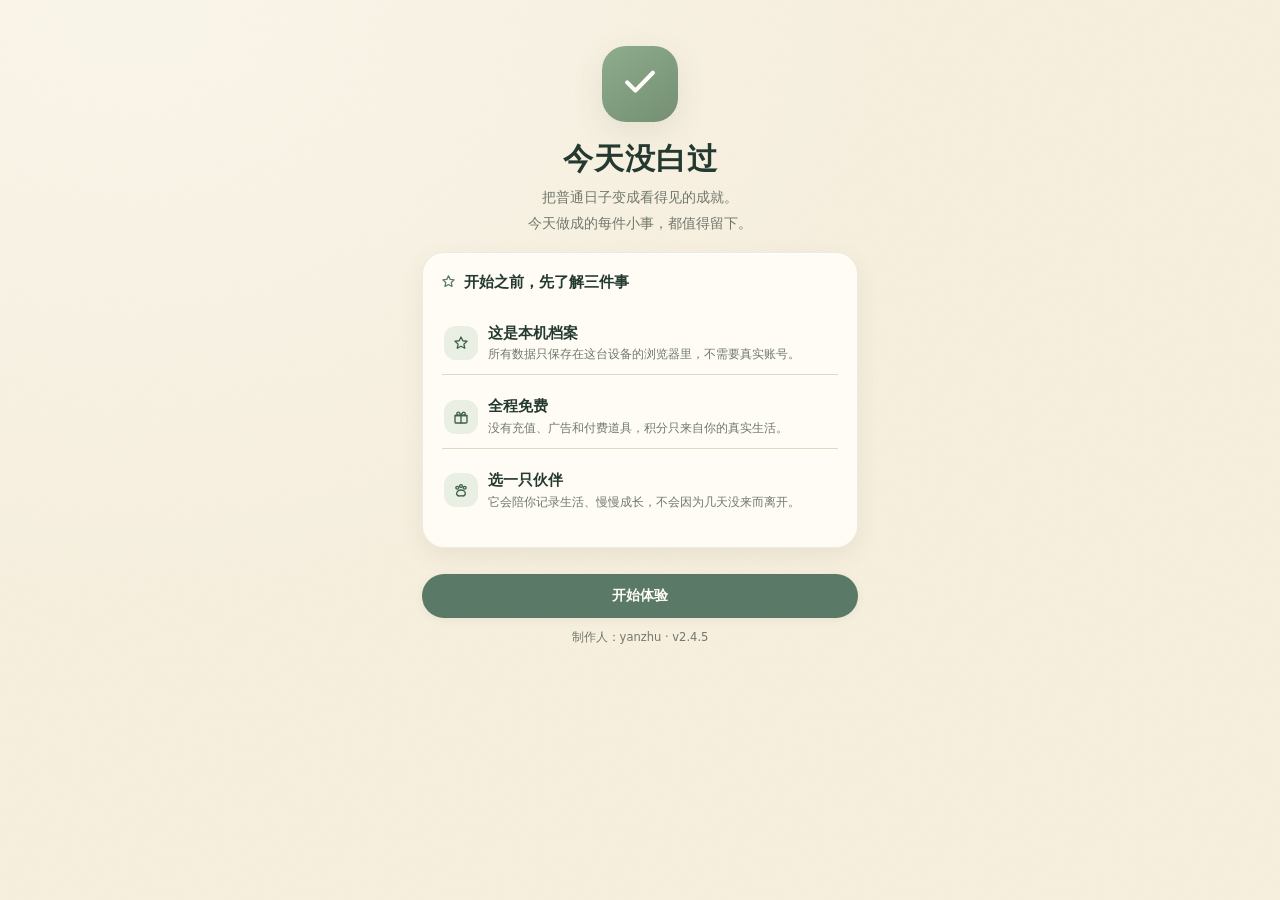
==== commit 194b908e: "release: v2.4.5 Android 滚动修复与界面收束 基于 v2.4.4 / a7b280e，合并官方替换包（revision android-scroll-fix）。 - Androi" ====
--- a/index.html
+++ b/index.html
@@ -39,7 +39,7 @@
     if (done) return;
     clearTimeout(timer); box.hidden = false;
     label.textContent = '打开暂时没有完成';
-    detail.textContent = stage + '：' + (error && error.message ? error.message : String(error || '未知错误')) + '\n已保存的本机记录不会被清空。可以重试，或把这段错误信息发给开发者。';
+    detail.textContent = stage + '：' + (error && error.message ? error.message : String(error || '未知错误')) + '\n已保存的本机记录不会被清空。可以先重新打开；如果仍未恢复，再检查程序更新。';
     actions.hidden = false;
   }
   window.__tjmbgBoot = {
@@ -65,7 +65,7 @@
           worker.addEventListener('statechange',check);check();
         });
       }
-      if (!reg.waiting) { detail.textContent = '没有已就绪的新版。请联网重试，或将上面的错误反馈给开发者。不要删除网站数据。'; return; }
+      if (!reg.waiting) { detail.textContent = '暂时没有可切换的新版。请保持联网后再试一次；不需要删除网站数据。'; return; }
       await new Promise(function(resolve,reject){
         var timeout=setTimeout(function(){navigator.serviceWorker.removeEventListener('controllerchange',change);reject(new Error('切换尚未完成，请稍后重试。'));},15000);
         function change(){clearTimeout(timeout);resolve();location.reload();}
--- a/css/base.css
+++ b/css/base.css
@@ -34,7 +34,7 @@
     repeating-linear-gradient(transparent, transparent 39px, rgba(200, 185, 150, 0.4) 39px, rgba(200, 185, 150, 0.4) 40px);
   font-family: -apple-system, BlinkMacSystemFont, "PingFang SC", "HarmonyOS Sans SC", "MiSans", "Noto Sans SC", "Microsoft YaHei", system-ui, sans-serif;
   font-size: 15px; line-height: 1.5;
-  overscroll-behavior-y: none;
+  overscroll-behavior-y: auto;
 }
 button { font: inherit; color: inherit; background: none; border: 0; padding: 0; cursor: pointer; touch-action: manipulation; }
 input, select, textarea { font: inherit; color: inherit; }
--- a/css/journal-ui.css
+++ b/css/journal-ui.css
@@ -556,8 +556,11 @@
    v2.4.1 interaction polish: fixed-width mobile layout, no horizontal drift,
    single-line functional labels, timeline, reward stickers and finance charts.
    ======================================================================== */
-html,body,#app,.shell,.view,.modal-back,.modal-card,.modal-body{max-width:100%;overflow-x:hidden}
-html,body{width:100%;touch-action:pan-y;overscroll-behavior-x:none}
+html,body,#app,.shell,.view,.modal-back,.modal-card,.modal-body{max-width:100%}
+html,body{width:100%;touch-action:auto;overscroll-behavior-x:none;overscroll-behavior-y:auto}
+html{overflow-x:clip!important;overflow-y:auto!important}
+body{overflow-x:clip!important;overflow-y:visible!important}
+#app,.shell,.view{overflow-x:clip!important}
 img,svg,canvas,video{max-width:100%}
 .card,.row-item,.row-main,.form-list,.form-item,.field-row,.plan-content,.record-content{min-width:0;max-width:100%}
 input,select,textarea{width:100%;min-width:0}
@@ -640,8 +643,9 @@
 .repair-chart-scroll{overflow-x:hidden!important;width:100%}.repair-bars{display:grid!important;grid-template-columns:repeat(var(--columns),minmax(0,1fr));gap:clamp(1px,.7vw,6px);min-width:0!important;width:100%;padding-inline:0}.repair-bar{min-width:0!important;width:100%}.repair-bar-area{width:100%;max-width:28px;min-width:2px}.repair-bars.dense .repair-bar-area{max-width:12px}.repair-bars.dense .repair-bar small{font-size:8px}.repair-bars.dense .repair-bar-value{display:none}.repair-heat{width:100%;max-width:100%;gap:clamp(2px,1vw,5px)}.repair-heat-cell{min-height:0;font-size:clamp(9px,2.6vw,11px)}
 
 /* No horizontal carousels: items reflow vertically/wrap. */
-.habit-strip,.showcase-strip,.ref-prop-list,.ref-pet-switcher,.today-swipe{overflow-x:hidden!important;scroll-snap-type:none!important}
-.habit-strip,.showcase-strip,.ref-pet-switcher{flex-wrap:wrap}.ref-prop-list{display:grid!important;grid-template-columns:repeat(2,minmax(0,1fr));gap:7px}.ref-prop{min-width:0!important;width:100%}.today-swipe{display:block!important;height:auto!important}.today-screen{width:100%;overflow-x:hidden!important}
+.habit-strip,.showcase-strip,.ref-prop-list,.ref-pet-switcher{overflow-x:hidden!important;scroll-snap-type:none!important}
+.today-swipe{overflow:visible!important;scroll-snap-type:none!important}
+.habit-strip,.showcase-strip,.ref-pet-switcher{flex-wrap:wrap}.ref-prop-list{display:grid!important;grid-template-columns:repeat(2,minmax(0,1fr));gap:7px}.ref-prop{min-width:0!important;width:100%}.today-swipe{display:block!important;height:auto!important}.today-screen{width:100%;overflow:visible!important}
 
 /* Modals never exceed the viewport or create sideways movement. */
 .modal-card{width:min(100%,480px);max-width:100vw}.modal-body{width:100%;max-width:100%;overflow-x:hidden}.mood-pick{max-width:100%;display:grid!important;grid-template-columns:repeat(auto-fit,minmax(58px,1fr));gap:6px}.mood-pick button{min-width:0}
@@ -728,3 +732,163 @@
 :root[data-theme="dark"] .record-date-brush{background:linear-gradient(92deg,#3c4d40,#435345)}:root[data-theme="dark"] .record-date-brush b,:root[data-theme="dark"] .record-date-brush small{color:#e7e5d6}
 :root[data-theme="dark"] .record-timeline-art .timeline-row{background:linear-gradient(150deg,#27332c,#2d3931);border-color:#425047;box-shadow:0 7px 18px rgba(0,0,0,.12)}:root[data-theme="dark"] .record-timeline-art .timeline-row .record-kind-icon{border-color:#18211d}
 :root[data-theme="dark"] .reward-art-banner{background:radial-gradient(circle at 83% 17%,rgba(215,181,104,.13),transparent 31%),linear-gradient(140deg,#3d382a,#30392f 58%,#304238)!important}:root[data-theme="dark"] .reward-feature-chips span{background:#334238;color:#d9dfd1}:root[data-theme="dark"] .reward-upload-preview{background:linear-gradient(145deg,#344238,#463f31)}
+
+
+/* v2.4.3 — layout containment and pet-led empty states */
+html,body,#app,.shell,.view,.modal-card,.modal-body,.form-list,.form-item,.field-row,.row-item,.row-main{max-width:100%;min-width:0}
+html,body{overflow-y:visible!important}
+html{overflow-y:auto!important}
+#app,.shell,.view{overflow-x:clip!important}
+.modal-back{padding-inline:10px!important}
+.modal-card{width:min(100%,620px)!important;max-width:calc(100vw - 20px)!important;overflow:hidden!important}
+.modal-body{overflow-x:hidden!important}
+.form-list,.form-item{width:100%}
+.field-row{display:grid!important;grid-template-columns:repeat(auto-fit,minmax(min(210px,100%),1fr));gap:10px;width:100%}
+.field-row>*{min-width:0!important;width:100%!important}
+input.input,select.input,textarea.input{width:100%!important;min-width:0!important}
+.seg,.route-tabs{max-width:100%;min-width:0}
+.btn,.route-tab,.tab-item,.more{min-width:0}
+.btn{white-space:nowrap}
+.pet-empty-state{position:relative;min-height:142px;padding:22px 148px 20px 20px;border-radius:24px;overflow:hidden;background:linear-gradient(135deg,color-mix(in srgb,var(--primary-soft) 68%,transparent),transparent 72%);border:1px dashed color-mix(in srgb,var(--primary) 22%,var(--line));display:grid;align-content:center;gap:6px}
+.pet-empty-state.compact{min-height:112px;padding-top:16px;padding-bottom:16px}
+.pet-empty-copy{display:grid;gap:6px;position:relative;z-index:2}.pet-empty-copy b{font-size:16px;line-height:1.35}.pet-empty-copy span{font-size:13px;color:var(--muted);line-height:1.7}
+.pet-empty-figure{position:absolute;right:8px;bottom:-12px;width:142px;height:142px}.pet-empty-figure .paper-pet{width:100%;height:100%}.pet-empty-fallback{position:absolute;right:34px;bottom:20px;font-size:64px;color:var(--primary);opacity:.25}.pet-empty-action{justify-self:start;margin-top:4px}
+@media(max-width:350px){.pet-empty-state{padding-right:112px}.pet-empty-figure{width:112px;height:112px}.pet-empty-copy b{font-size:15px}.pet-empty-copy span{font-size:12px}}
+
+/* v2.4.3 — interaction cleanup, fixed-width layout and clearer navigation */
+.route-tabs{display:grid!important;grid-template-columns:repeat(auto-fit,minmax(92px,1fr));grid-auto-flow:row!important;overflow:hidden!important;gap:6px}
+.route-tab{width:100%;min-width:0!important;white-space:nowrap;overflow:hidden;text-overflow:ellipsis}
+.seg{display:flex!important;flex-wrap:wrap!important;overflow:hidden!important;gap:6px}
+.seg>button{flex:1 1 92px;min-width:0!important;white-space:nowrap}
+
+/* Today action cards: creation and history are both explicit. */
+.ref-action-card{position:relative;display:grid!important;grid-template-rows:1fr auto;padding:10px 8px 8px!important;min-height:132px!important;overflow:hidden}
+.ref-action-main{min-height:84px!important;gap:5px!important}.ref-action-main b{font-size:16px}.ref-action-create{font-size:11px;color:var(--muted);font-weight:500}
+.ref-action-history{position:static!important;width:100%!important;height:32px!important;border-radius:999px!important;display:flex!important;align-items:center;justify-content:center;gap:4px;background:color-mix(in srgb,var(--primary-soft) 64%,transparent)!important;border:0!important;color:var(--primary-deep)!important;font-size:11px!important;white-space:nowrap}
+.ref-action-history .ic{font-size:12px!important}
+.ref-hero-scene-clean{background:linear-gradient(180deg,#fffaf1 0%,#fbf6e9 62%,#dfe6cf 63%,#c2ceb1 100%)!important}
+.ref-hero-scene-clean::before{opacity:.58!important}.ref-hero-scene-clean::after{opacity:.55!important}
+.ref-hero-note{position:absolute;right:18px;bottom:23px;z-index:6;padding:8px 12px;border-radius:15px;background:rgba(255,252,243,.88);color:#5c6b60;font-size:11px;line-height:1.35;white-space:nowrap;box-shadow:0 3px 12px rgba(75,61,42,.08)}
+.ref-hero-scene-clean .ref-hero-bubble{left:auto;right:18px;top:28px;max-width:190px}
+
+/* Plan: a title + select is more stable than another crowded tab row. */
+.plan-view-head{display:flex;align-items:center;justify-content:space-between;gap:14px;margin:2px 0 14px;padding:5px 2px 10px;border-bottom:1px dashed var(--line)}
+.plan-view-head>div{display:grid;gap:2px;min-width:0}.plan-view-head>div b{font-size:20px}.plan-view-head>div span{font-size:12px;color:var(--muted)}
+.plan-view-head label{display:flex;align-items:center;gap:8px;flex:none}.plan-view-head label>span{font-size:12px;color:var(--muted);white-space:nowrap}.plan-view-select{width:auto!important;min-width:132px!important;max-width:168px!important;padding-right:34px!important}
+
+/* Companion picker: fill the row evenly, no mysterious left gap. */
+.ref-pet-switcher{display:grid!important;grid-template-columns:repeat(3,minmax(0,1fr));gap:8px!important;justify-content:stretch!important;margin:0 0 10px!important;width:100%;overflow:hidden!important}
+.ref-pet-chip{width:100%;justify-content:center;padding:5px 7px!important}.ref-pet-chip span,.ref-pet-chip small{overflow:hidden;text-overflow:ellipsis;white-space:nowrap}
+
+/* Store / reward areas blend with the page instead of becoming another wall of cards. */
+.reward-custom-hero,.reward-custom-list,.review-hub,.mine-about-inline,.mine-blend-section{border:0!important;box-shadow:none!important;background:transparent!important}
+.reward-custom-hero{display:flex;align-items:center;gap:14px;padding:18px 4px 12px}.reward-custom-copy{display:grid;gap:5px}.reward-custom-copy>b{font-size:18px}.reward-custom-copy p{margin:0;color:var(--muted);font-size:13px;line-height:1.65}.reward-add-btn{flex:none}
+.section-inline-title{display:flex;justify-content:space-between;align-items:center;margin:12px 2px 9px}.section-inline-title b{font-size:16px}.section-inline-title span{font-size:12px;color:var(--muted)}
+.reward-history-title{margin:12px 0 4px;font-size:12px;font-weight:700;color:var(--muted)}
+
+/* My page: one clear settings pattern, not rows of cramped segmented controls. */
+.setting-row{display:grid;grid-template-columns:minmax(88px,1fr) minmax(150px,210px);gap:14px;align-items:center;padding:12px 0;border-bottom:1px solid color-mix(in srgb,var(--line) 55%,transparent)}
+.setting-row:last-child{border-bottom:0}.setting-row>span{font-size:14px;font-weight:650}.setting-select{height:44px!important;padding:8px 36px 8px 12px!important}
+.setting-volume{display:flex;align-items:center;gap:8px;min-width:0}.mine-volume{flex:1}.setting-volume .btn{flex:none}
+.mine-menu-list{display:grid}.mine-menu-item{display:grid;grid-template-columns:38px minmax(0,1fr) 18px;align-items:center;gap:10px;width:100%;padding:12px 0;border-bottom:1px solid color-mix(in srgb,var(--line) 52%,transparent);text-align:left}.mine-menu-item:last-child{border-bottom:0}.mine-menu-icon{width:36px;height:36px;border-radius:12px;background:var(--primary-soft);display:grid;place-items:center;color:var(--primary-deep)}.mine-menu-copy{display:grid;min-width:0}.mine-menu-copy b{font-size:14px}.mine-menu-copy small{font-size:12px;color:var(--muted);overflow:hidden;text-overflow:ellipsis;white-space:nowrap}.mine-menu-item>.ic{color:var(--muted);font-size:14px}.mine-menu-item.danger .mine-menu-icon{background:var(--danger-soft);color:var(--danger)}
+.mine-about-inline{display:grid;justify-items:center;gap:3px;padding:15px 8px 24px;color:var(--muted)}.mine-about-inline b{font-size:16px;color:var(--text)}.mine-about-inline span{font-size:12px}.mine-about-inline small{font-size:11px}
+.mine-encourage-card{border-radius:26px;padding:14px 14px 0!important;margin:8px 0 12px}
+
+/* Review: one warm hub, one share system for week/month. */
+.review-hub{position:relative;overflow:hidden;margin-top:14px;padding:22px 4px 8px;display:grid;gap:12px;background:linear-gradient(180deg,transparent,color-mix(in srgb,var(--reward-soft) 22%,transparent))!important}
+.review-hub-copy{max-width:72%;display:grid;gap:4px}.review-hub-copy>span{font-size:11px;letter-spacing:1.5px;color:var(--reward);font-weight:800}.review-hub-copy h2{font-size:21px;margin:0}.review-hub-copy p{font-size:13px;line-height:1.65;color:var(--muted);margin:0}.review-hub-pet{position:absolute;right:-8px;top:-4px;width:135px;height:135px;opacity:.95}.review-hub-pet .paper-pet{width:100%;height:100%}
+.review-period-grid{display:grid;grid-template-columns:repeat(2,minmax(0,1fr));gap:10px;position:relative;z-index:2}.review-period{background:var(--surface);border:1px solid color-mix(in srgb,var(--line) 65%,transparent);border-radius:22px;padding:14px;box-shadow:var(--shadow)}.review-period-head{display:flex;align-items:center;gap:6px;min-width:0}.review-period-head b{font-size:15px;white-space:nowrap}.review-period-head small{font-size:11px;color:var(--muted);overflow:hidden;text-overflow:ellipsis;white-space:nowrap}.review-period-head .tag{margin-left:auto}
+.review-metrics{display:grid;grid-template-columns:1fr 1fr;gap:7px;margin:11px 0}.review-metrics>span{display:grid;padding:8px;border-radius:14px;background:var(--surface2)}.review-metrics b{font-size:15px}.review-metrics small{font-size:10px;color:var(--muted)}.review-period-actions{display:flex;gap:6px;align-items:center}.review-period-actions .btn{flex:1;padding-inline:9px}.review-confirmed{font-size:11px;color:var(--muted);flex:1}.review-share-main{justify-self:center;min-width:min(280px,100%);position:relative;z-index:2}
+
+/* Keep every functional surface inside the viewport. */
+.cal-grid{width:100%!important;grid-template-columns:repeat(7,minmax(0,1fr))!important;overflow:hidden!important}.cal-cell{min-width:0!important}.cal-head,.ledger-sum,.stat-row,.btn-row{max-width:100%;min-width:0}
+.shop-grid,.reward-custom-grid,.badge-grid,.ref-overview-grid,.today-plan-summary{max-width:100%;min-width:0}
+.exchange-confirm{white-space:nowrap!important;font-size:13px!important;min-width:0}
+
+@media(max-width:430px){
+  .ref-action-grid{grid-template-columns:repeat(2,minmax(0,1fr))!important}.ref-action-card{min-height:122px!important}
+  .ref-hero-scene-clean .ref-hero-bubble{right:9px;max-width:145px;font-size:11px}.ref-hero-note{right:10px;bottom:16px;font-size:10px;padding:6px 9px}
+  .review-period-grid{grid-template-columns:1fr}.review-hub-copy{max-width:68%}.review-hub-pet{width:115px;height:115px}
+  .setting-row{grid-template-columns:1fr}.setting-row>*{width:100%!important;max-width:none!important}.setting-volume{width:100%}
+  .plan-view-head{align-items:flex-end}.plan-view-head label{display:grid;gap:4px}.plan-view-select{min-width:124px!important}
+  .reward-custom-hero{align-items:flex-start;flex-direction:column}.reward-add-btn{width:100%}
+}
+@media(max-width:350px){
+  .ref-pet-switcher{grid-template-columns:repeat(2,minmax(0,1fr))}.ref-pet-chip:last-child:nth-child(odd){grid-column:1/-1}
+  .plan-view-head{display:grid;grid-template-columns:1fr}.plan-view-head label{grid-template-columns:auto 1fr}.plan-view-select{max-width:none!important;width:100%!important}
+  .review-hub-copy{max-width:100%;padding-right:86px}.review-hub-pet{width:92px;height:92px}
+}
+:root[data-theme="dark"] .review-period{background:var(--night-surface);border-color:#445249}:root[data-theme="dark"] .review-metrics>span{background:#303b34}:root[data-theme="dark"] .pet-empty-state{background:linear-gradient(135deg,#2b3930,transparent);border-color:#455548}
+
+
+/* v2.4.3 final mobile containment */
+input[type="time"],input[type="date"],input[type="number"],select,textarea{min-inline-size:0!important;max-inline-size:100%!important}
+@media(max-width:480px){.time-range-row{grid-template-columns:1fr!important}.time-range-arrow{display:none!important}.time-range-row label{width:100%!important}.modal-actions{display:grid!important;grid-template-columns:repeat(auto-fit,minmax(120px,1fr));gap:8px}.modal-actions .btn{width:100%!important;min-width:0!important}.btn-row{display:grid!important;grid-template-columns:repeat(auto-fit,minmax(120px,1fr));gap:8px}.btn-row>.btn{width:100%!important}}
+
+/* v2.4.5 — compact flow, safer mobile forms, embedded companion empty states */
+html,body,#app,.shell,.view{width:100%;max-width:100%;overflow-x:clip}
+main.view>*{max-width:100%;min-width:0}
+.modal-back{padding-inline:8px}
+.modal-card{inline-size:min(560px,calc(100vw - 16px))!important;max-inline-size:calc(100vw - 16px)!important;margin-inline:auto!important;padding-inline:18px!important}
+.modal-body,.modal-body>*{min-width:0;max-width:100%}
+.form-list,.form-item,.field-row,.time-range-field,.time-range-row,.time-range-row label{inline-size:100%;min-inline-size:0;max-inline-size:100%}
+.input,input.input,select.input,textarea.input,input[type="date"],input[type="time"],input[type="number"]{display:block!important;inline-size:100%!important;max-inline-size:100%!important;min-inline-size:0!important;box-sizing:border-box!important}
+input[type="date"],input[type="time"]{overflow:hidden!important;background-clip:padding-box!important}
+input[type="date"]::-webkit-date-and-time-value,input[type="time"]::-webkit-date-and-time-value{min-width:0!important;text-align:left!important}
+.time-range-row{grid-template-columns:1fr!important;gap:10px!important}.time-range-arrow{display:none!important}.time-range-input{width:100%!important}
+.modal-foot{display:grid!important;grid-template-columns:repeat(auto-fit,minmax(120px,1fr));width:100%}.modal-foot .btn{min-width:0;width:100%}
+
+/* Today's four primary actions live inside the companion card instead of occupying a second card row. */
+.today-hero-actions{display:grid;grid-template-columns:repeat(4,minmax(0,1fr));gap:6px;padding:8px 10px 11px;border-top:1px dashed color-mix(in srgb,var(--line) 70%,transparent);background:color-mix(in srgb,var(--surface) 88%,transparent)}
+.today-hero-action{min-width:0;min-height:67px;border-radius:17px;display:grid;place-items:center;align-content:center;gap:2px;padding:6px 2px;color:var(--text);transition:transform .12s,background .12s}
+.today-hero-action:active{transform:scale(.96);background:var(--surface2)}
+.today-hero-action-icon{width:34px;height:34px;border-radius:14px;display:grid;place-items:center;background:var(--primary-soft);color:var(--primary-deep)}
+.today-hero-action.tone-1 .today-hero-action-icon{background:#f5e2a9;color:#8a6827}.today-hero-action.tone-2 .today-hero-action-icon{background:#f1d2cc;color:#a65f56}.today-hero-action.tone-3 .today-hero-action-icon{background:#dfe9d9;color:#5e785d}
+.today-hero-action b{font-size:13px;white-space:nowrap}.today-hero-action small{font-size:9px;color:var(--muted);white-space:nowrap;line-height:1.1}.today-action-fallback{padding:8px!important}
+.ref-hero{margin-bottom:12px}.ref-hero-footer{border-top:1px solid color-mix(in srgb,var(--line) 48%,transparent)}
+
+/* Plan has one top title (the global bar) and one four-way horizontal switch. */
+.plan-route-tabs{grid-template-columns:repeat(4,minmax(0,1fr))!important;margin:0 0 12px!important;gap:5px!important;padding:5px!important}
+.plan-route-tabs .route-tab{font-size:13px!important;padding-inline:4px!important;min-width:0!important}
+.plan-task-head{margin-bottom:10px!important}.plan-task-section{overflow:hidden}
+
+/* Empty states are part of the parent card/background — never a nested framed card. */
+.pet-empty-state.pet-empty-blend{position:relative;min-height:118px;padding:18px 132px 14px 2px!important;margin:2px 0 0;border:0!important;border-radius:0!important;background:transparent!important;box-shadow:none!important;overflow:hidden;display:grid;align-content:center;gap:6px}
+.pet-empty-state.pet-empty-blend.compact{min-height:104px;padding-top:12px!important;padding-bottom:10px!important}
+.pet-empty-state.pet-empty-blend::before{content:"";position:absolute;inset:auto -18px -36px 28%;height:96px;background:radial-gradient(ellipse at center,color-mix(in srgb,var(--primary-soft) 58%,transparent),transparent 68%);pointer-events:none}
+.pet-empty-state.pet-empty-blend .pet-empty-copy{position:relative;z-index:2;max-width:230px}.pet-empty-state.pet-empty-blend .pet-empty-copy b{font-size:15px}.pet-empty-state.pet-empty-blend .pet-empty-copy span{font-size:12px;line-height:1.55}
+.pet-empty-state.pet-empty-blend .pet-empty-figure{right:-2px;bottom:-18px;width:128px;height:128px;opacity:.96}.pet-empty-state.pet-empty-blend .pet-empty-action{position:relative;z-index:3;margin-top:2px}
+.today-plan-group .pet-empty-state,.plan-task-section .pet-empty-state{margin-top:-2px}
+
+/* “我的” is intentionally short: profile + summary + one menu + reward band. */
+.mine-compact-page{display:grid;gap:10px}
+.mine-compact-hero{display:grid;grid-template-columns:58px minmax(0,1fr) 38px;align-items:center;gap:11px;padding:12px 4px 10px;border-bottom:1px dashed var(--line)}
+.mine-avatar{width:58px!important;height:58px!important;overflow:hidden;font-size:20px!important}.mine-compact-copy{display:grid;min-width:0;gap:3px}.mine-compact-copy b{font-size:18px}.mine-compact-copy span{font-size:12px;color:var(--muted);overflow:hidden;text-overflow:ellipsis;white-space:nowrap}.mine-edit-btn{width:36px;height:36px}
+.mine-summary-strip{display:grid;grid-template-columns:repeat(4,minmax(0,1fr));background:color-mix(in srgb,var(--surface) 75%,transparent);border:1px solid color-mix(in srgb,var(--line) 60%,transparent);border-radius:20px;overflow:hidden}
+.mine-summary-strip button{min-width:0;padding:11px 3px;display:grid;gap:1px;justify-items:center;border-right:1px solid color-mix(in srgb,var(--line) 55%,transparent)}.mine-summary-strip button:last-child{border-right:0}.mine-summary-strip b{font-size:17px;color:var(--primary-deep)}.mine-summary-strip span{font-size:10px;color:var(--muted);white-space:nowrap}
+.mine-compact-menu{padding:4px 16px!important}.mine-compact-menu .mine-menu-item{padding:11px 0}.mine-compact-menu .mine-menu-icon{width:34px;height:34px}
+.mine-reward-band{display:flex;align-items:center;gap:10px;padding:12px 4px}.mine-reward-band>div{display:grid;min-width:0;flex:1;gap:2px}.mine-reward-band b{font-size:14px}.mine-reward-band span{font-size:11px;color:var(--muted)}.mine-reward-band .btn{flex:none}.mine-footnote{text-align:center;color:var(--muted);font-size:10.5px;padding:5px 0 12px}
+.mine-setting-sheet .setting-row{grid-template-columns:minmax(78px,.8fr) minmax(150px,1.2fr)}.mine-about-sheet{display:grid;gap:8px;text-align:center;padding:10px}.mine-about-sheet b{font-size:20px}.mine-about-sheet p{font-size:13px;color:var(--muted);line-height:1.65}.mine-about-sheet span{font-size:12px;color:var(--muted)}
+
+/* Keep companion selector visually balanced at every normal phone width. */
+.ref-pet-switcher{grid-template-columns:repeat(3,minmax(0,1fr))!important;padding-inline:0!important;margin-inline:0!important}.ref-pet-chip{min-width:0!important}
+
+@media(max-width:430px){
+  .modal-back{padding-inline:6px}.modal-card{inline-size:calc(100vw - 12px)!important;max-inline-size:calc(100vw - 12px)!important;padding-inline:16px!important}
+  .today-hero-actions{gap:4px;padding-inline:7px}.today-hero-action{min-height:62px}.today-hero-action-icon{width:31px;height:31px;border-radius:12px}.today-hero-action b{font-size:12px}.today-hero-action small{font-size:8.5px}
+  .ref-hero-footer{grid-template-columns:auto auto minmax(40px,1fr) auto!important}.ref-hero-footer>span{display:none}.ref-partner-btn{grid-column:auto!important;width:auto!important;justify-content:center!important;margin:0!important;padding:7px 10px!important;min-height:34px!important;font-size:11px}
+  .pet-empty-state.pet-empty-blend{padding-right:108px!important}.pet-empty-state.pet-empty-blend .pet-empty-figure{width:108px;height:108px}.pet-empty-state.pet-empty-blend .pet-empty-copy b{font-size:14px}.pet-empty-state.pet-empty-blend .pet-empty-copy span{font-size:11.5px}
+  .mine-setting-sheet .setting-row{grid-template-columns:1fr}.mine-setting-sheet .setting-row>*{width:100%!important;max-width:none!important}
+}
+@media(max-width:350px){
+  .plan-route-tabs .route-tab{font-size:12px!important}.today-hero-action small{display:none}.today-hero-action{min-height:54px}
+  .mine-summary-strip b{font-size:15px}.mine-summary-strip span{font-size:9px}.pet-empty-state.pet-empty-blend{padding-right:94px!important}.pet-empty-state.pet-empty-blend .pet-empty-figure{width:94px;height:94px}
+}
+:root[data-theme="dark"] .today-hero-actions{background:color-mix(in srgb,var(--surface) 92%,transparent)}
+:root[data-theme="dark"] .mine-summary-strip{background:rgba(43,47,54,.8)}
+/* v2.4.5 mobile hardening */
+.pet-empty-state.pet-empty-blend::before{right:0!important}.pet-empty-state.pet-empty-blend .pet-empty-figure{right:0!important}
+@media(max-width:430px){
+  .field-row{display:grid!important;grid-template-columns:1fr!important;gap:10px!important}
+  .field-row>*{width:100%!important;max-width:100%!important;min-width:0!important}
+}
